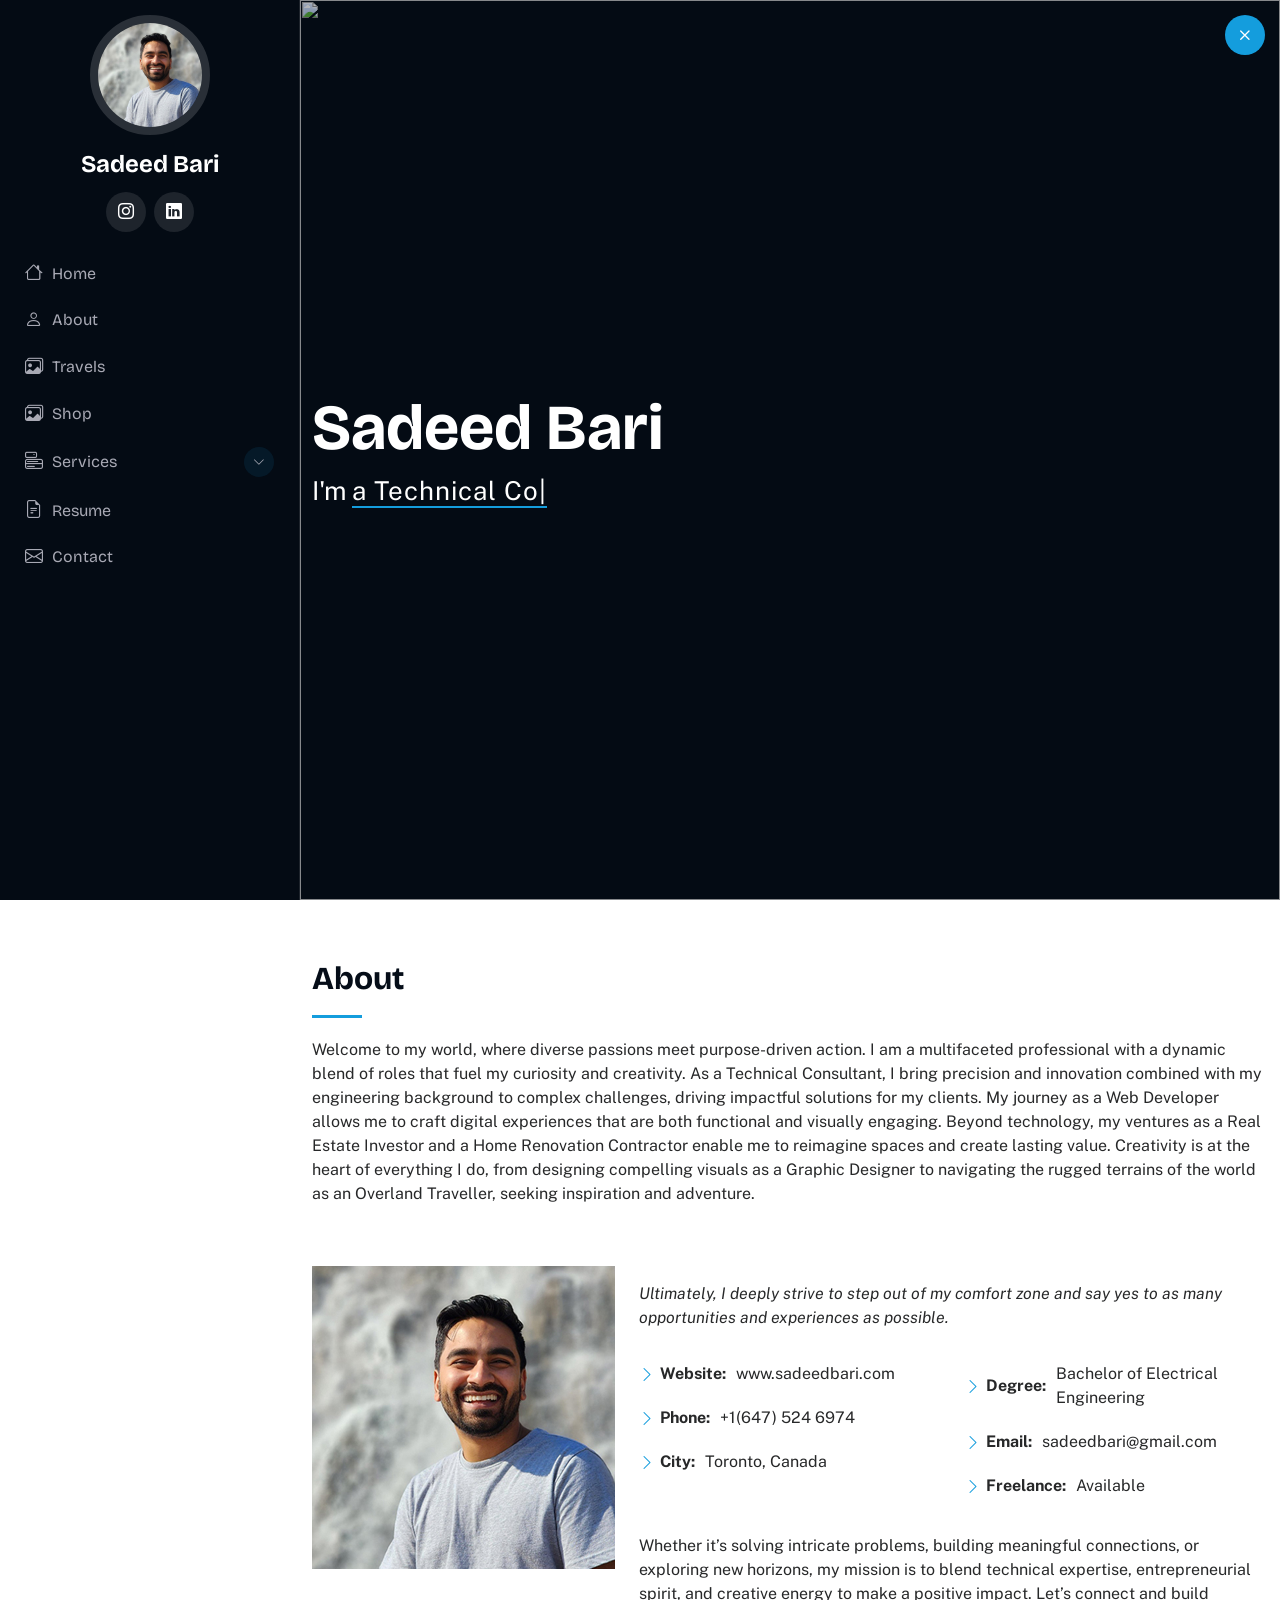
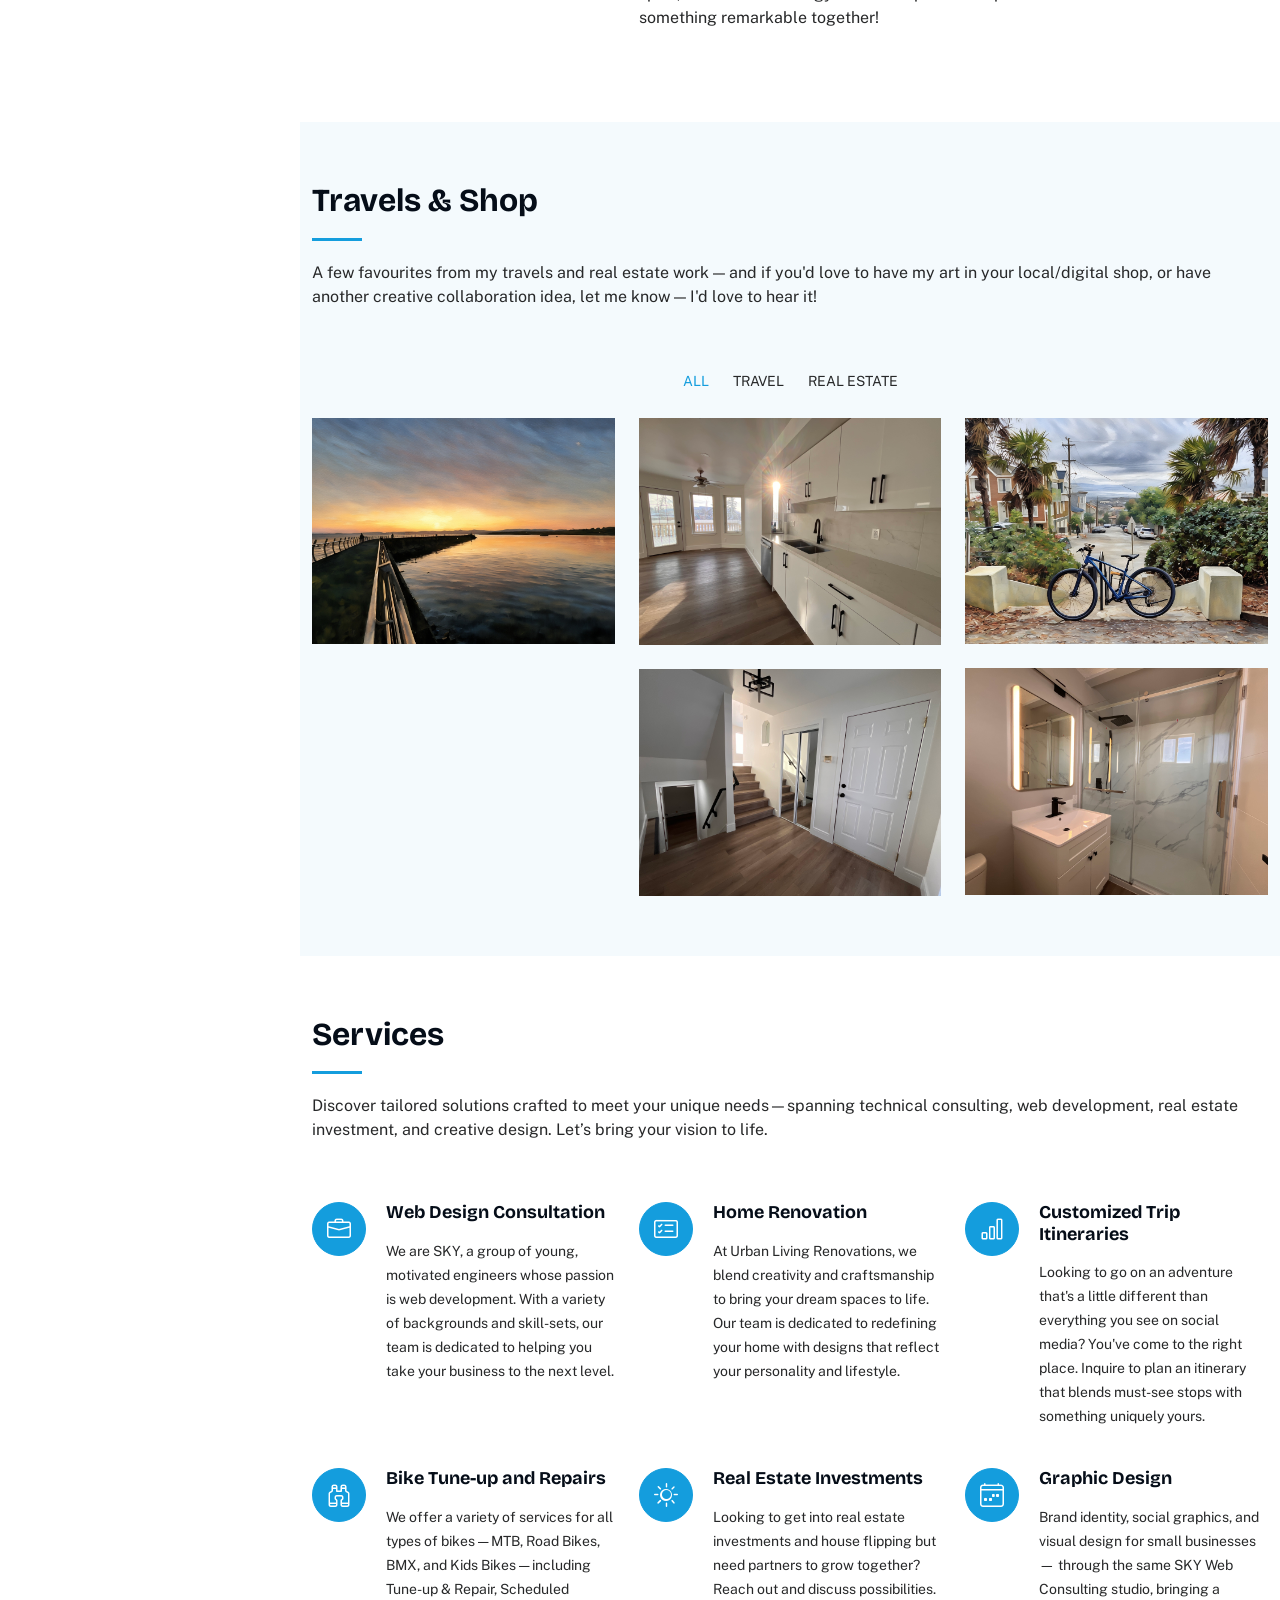
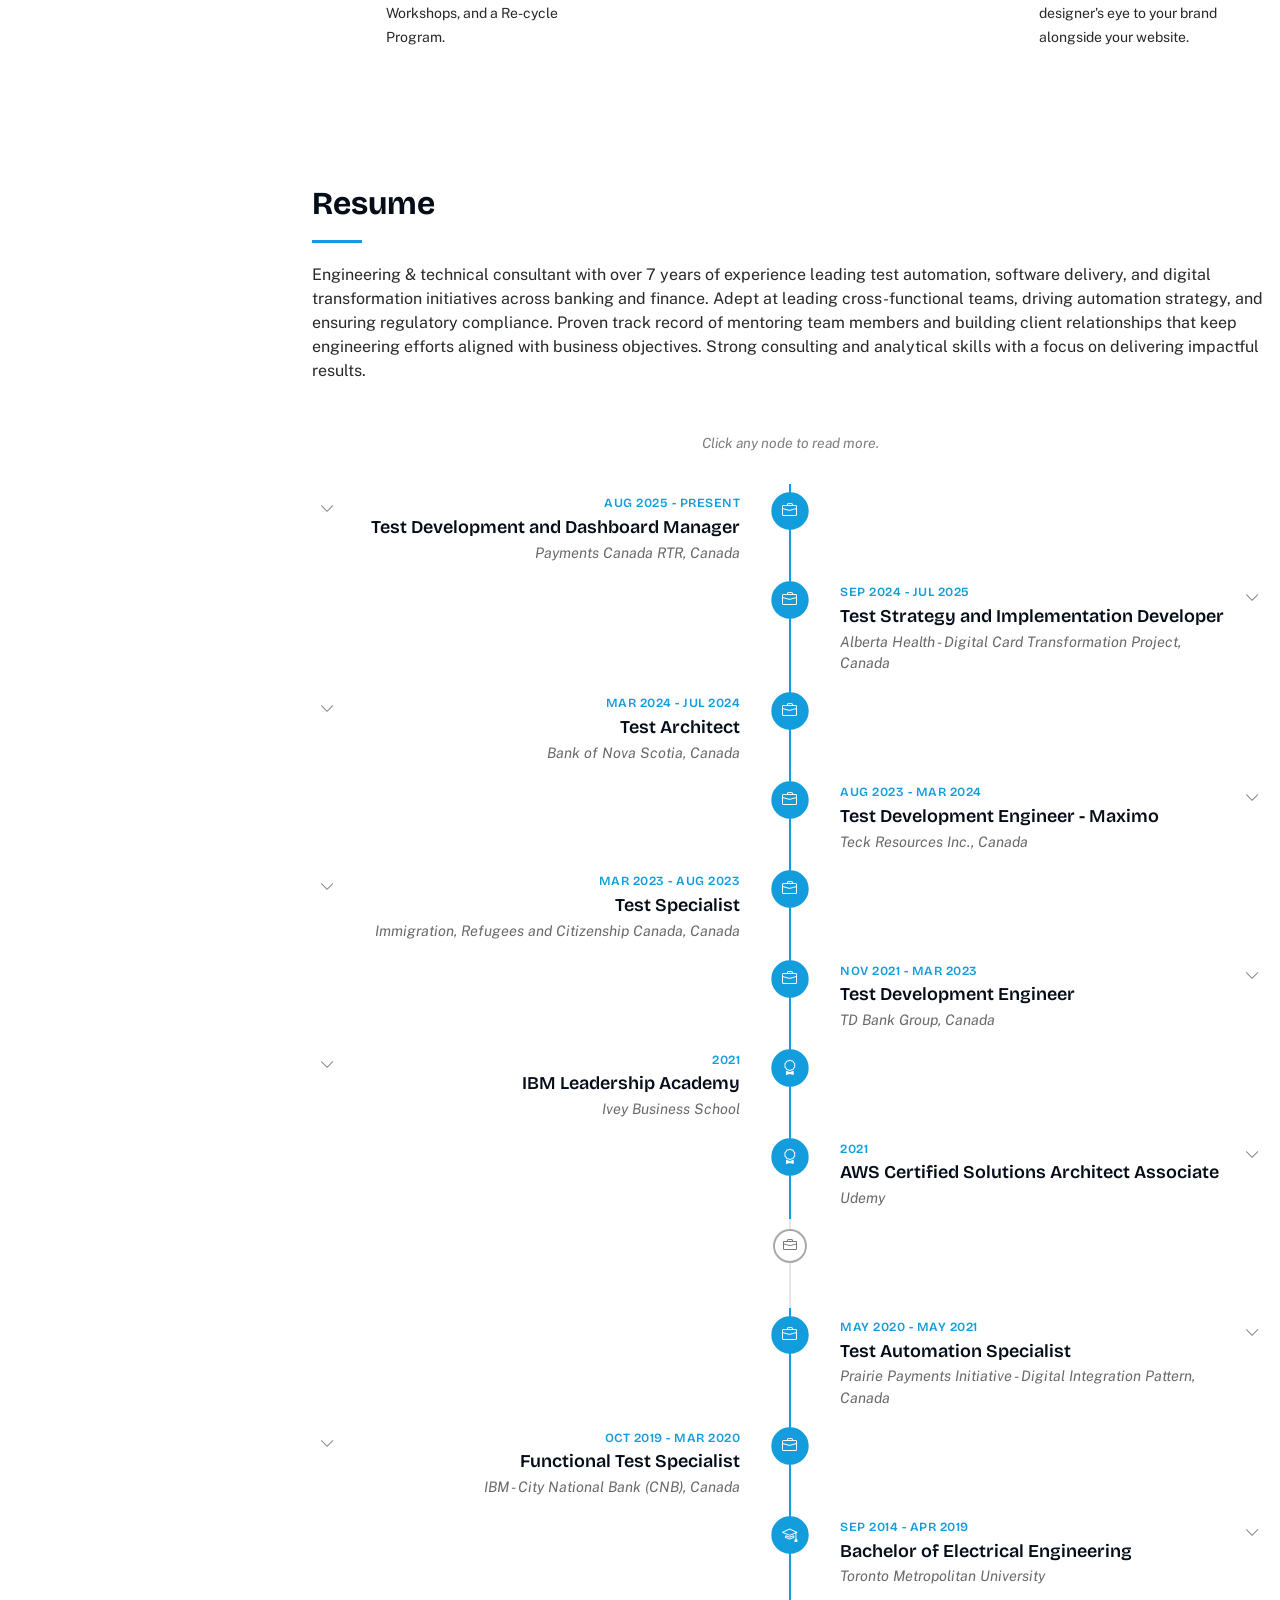
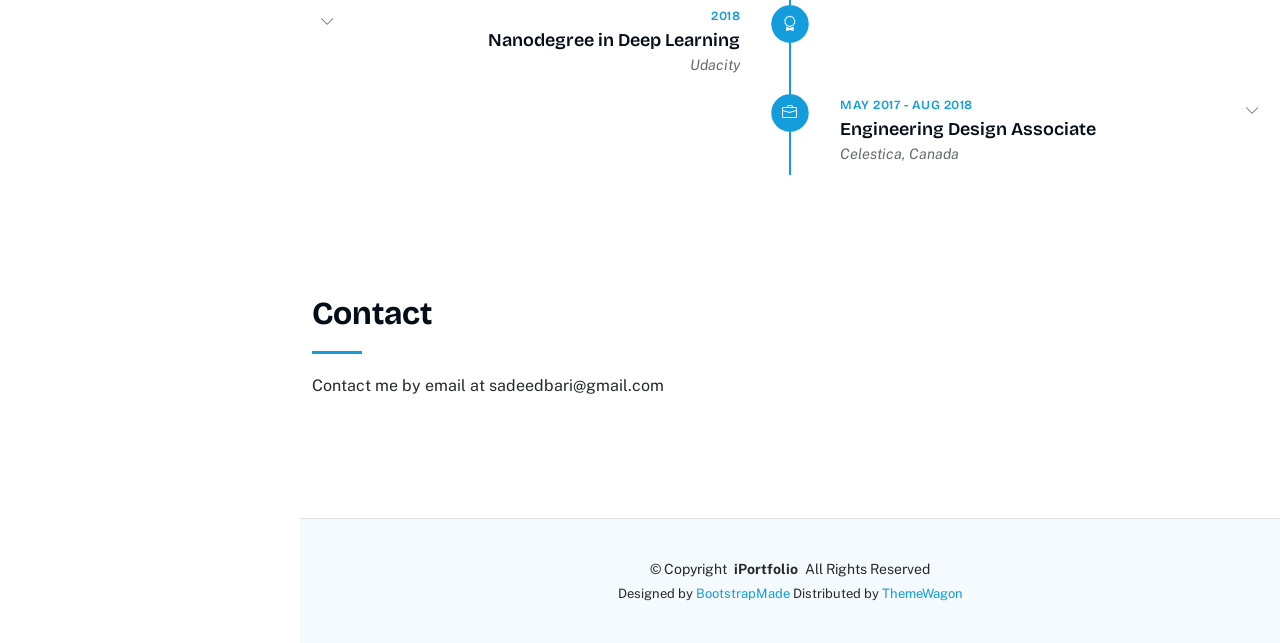
==== index.html @ bb9b57c5 "Rebuild resume timeline as a unified center-line, alternating layout - Merge Education and Certifica" ====
<!DOCTYPE html>
<html lang="en">

<head>
  <meta charset="utf-8">
  <meta content="width=device-width, initial-scale=1.0" name="viewport">
  <title>Sadeed Bari — Engineer, Consultant, Investor, Traveller</title>
  <meta content="Sadeed Bari — Toronto-based engineering &amp; QA consultant, real estate investor, and overland traveller. Explore my work, travels, and how to get in touch." name="description">
  <meta content="Sadeed Bari, Toronto, engineering consultant, QA consultant, real estate investor, overlanding, home renovation" name="keywords">

  <!-- Open Graph / Social sharing -->
  <meta property="og:type" content="website">
  <meta property="og:title" content="Sadeed Bari — Engineer, Consultant, Investor, Traveller">
  <meta property="og:description" content="Toronto-based engineering &amp; QA consultant, real estate investor, and overland traveller.">
  <meta property="og:url" content="https://www.sadeedbari.com">
  <meta property="og:image" content="https://www.sadeedbari.com/assets/img/hero-bg.JPG">

  <!-- Favicons -->
  <link href="assets/img/favicon.png" rel="icon">
  <link href="assets/img/apple-touch-icon.png" rel="apple-touch-icon">

  <!-- Fonts -->
  <link href="https://fonts.googleapis.com" rel="preconnect">
  <link href="https://fonts.gstatic.com" rel="preconnect" crossorigin>
  <link href="https://fonts.googleapis.com/css2?family=Bricolage+Grotesque:opsz,wght@12..96,400;12..96,500;12..96,600;12..96,700&family=Public+Sans:wght@400;500;600;700&display=swap" rel="stylesheet">

  <!-- Vendor CSS Files -->
  <link href="assets/vendor/bootstrap/css/bootstrap.min.css" rel="stylesheet">
  <link href="assets/vendor/bootstrap-icons/bootstrap-icons.css" rel="stylesheet">
  <link href="assets/vendor/aos/aos.css" rel="stylesheet">
  <link href="assets/vendor/glightbox/css/glightbox.min.css" rel="stylesheet">
  <link href="assets/vendor/swiper/swiper-bundle.min.css" rel="stylesheet">

  <!-- Main CSS File -->
  <link href="assets/css/main.css?v=20260922d" rel="stylesheet">

  <!-- =======================================================
  * Template Name: iPortfolio
  * Template URL: https://bootstrapmade.com/iportfolio-bootstrap-portfolio-websites-template/
  * Updated: Jun 29 2024 with Bootstrap v5.3.3
  * Author: BootstrapMade.com
  * License: https://bootstrapmade.com/license/
  ======================================================== -->
</head>

<body class="index-page">

  <header id="header" class="header dark-background d-flex flex-column">
    <i class="header-toggle bi bi-x" title="Hide menu"></i>

    <div class="profile-img">
      <img src="assets/img/my-profile-img.jpg" alt="" class="img-fluid rounded-circle">
    </div>

    <a href="index.html" class="logo d-flex align-items-center justify-content-center">
      <!-- Uncomment the line below if you also wish to use an image logo -->
      <!-- <img src="assets/img/logo.png" alt=""> -->
      <h1 class="sitename">Sadeed Bari</h1>
    </a>

    <div class="social-links text-center">
      <a href="https://www.instagram.com/sadeedbari" class="instagram"><i class="bi bi-instagram"></i></a>
      <a href="https://www.linkedin.com/in/sadeedbari/" class="linkedin"><i class="bi bi-linkedin"></i></a>
    </div>

    <nav id="navmenu" class="navmenu">
      <ul>
        <li><a href="index.html" class="active"><i class="bi bi-house navicon"></i>Home</a></li>
        <li><a href="index.html#about"><i class="bi bi-person navicon"></i> About</a></li>
		<li><a href="index.html#travels"><i class="bi bi-images navicon"></i> Travels</a></li>
        <li><a href="index.html#shop"><i class="bi bi-images navicon"></i> Shop</a></li>
        <!--<li><a href="#services"><i class="bi bi-hdd-stack navicon"></i> Services</a></li> -->
		<li class="dropdown"><a href="index.html#services"><i class="bi bi-menu-button navicon"></i> <span>Services</span> <i class="bi bi-chevron-down toggle-dropdown"></i></a>
          <ul>
            <li><a href="https://skywebconsulting.wixsite.com/my-site">Web Design Consultation</a></li>
			<li><a href="https://urbanlivingrenovations.ca/">Home Renovation</a></li>
			<li><a href="index.html#services">Customized Trip Itineraries</a></li>
			<li><a href="https://www.onlywrenchcycling.ca/">Bike Tune-up &amp; Repairs</a></li>
			<li><a href="realestate.html">Real Estate Investments</a></li>
			<li><a href="https://skywebconsulting.wixsite.com/my-site">Graphic Design</a></li>
			<li><a href="rentnest.html">Rent Nest</a></li>
            <!--<li class="dropdown"><a href="#"><span>Deep Dropdown</span> <i class="bi bi-chevron-down toggle-dropdown"></i></a>
              <ul>
                <li><a href="#">Deep Dropdown 1</a></li>
                <li><a href="#">Deep Dropdown 2</a></li>
                <li><a href="#">Deep Dropdown 3</a></li>
                <li><a href="#">Deep Dropdown 4</a></li>
                <li><a href="#">Deep Dropdown 5</a></li>
              </ul>
            </li> -->
          </ul>
        </li>
		<li><a href="#resume"><i class="bi bi-file-earmark-text navicon"></i> Resume</a></li>
        <li><a href="#contact"><i class="bi bi-envelope navicon"></i> Contact</a></li>
      </ul>
    </nav>

  </header>

  <main class="main">

    <!-- Hero Section -->
    <section id="hero" class="hero section dark-background"> 

      <img src="assets/img/hero-bg.JPG" alt="" data-aos="fade-in" class="">

      <div class="container" data-aos="fade-up" data-aos-delay="100">
        <h2>Sadeed Bari</h2>
        <p>I'm <span class="typed" data-typed-items="a Technical Consultant, a Web Developer, a Real Estate Investor, a Renovation Contractor, a Graphic Designer, an Overland Traveller">Designer</span><span class="typed-cursor typed-cursor--blink" aria-hidden="true"></span><span class="typed-cursor typed-cursor--blink" aria-hidden="true"></span></p>
      </div>

    </section><!-- /Hero Section -->

    <!-- About Section -->
    <section id="about" class="about section">

      <!-- Section Title -->
      <div class="container section-title" data-aos="fade-up">
        <h2>About</h2>
        <p>Welcome to my world, where diverse passions meet purpose-driven action. I am a multifaceted professional with a dynamic blend of roles that fuel 
		my curiosity and creativity.
As a Technical Consultant, I bring precision and innovation combined with my engineering background to complex challenges, driving impactful solutions for my 
clients. My journey as a Web Developer allows me to craft digital experiences that are both functional and visually engaging. Beyond technology, my ventures 
as a Real Estate Investor and a Home Renovation Contractor enable me to reimagine spaces and create lasting value.
Creativity is at the heart of everything I do, from designing compelling visuals as a Graphic Designer to navigating the rugged terrains of the world as an 
Overland Traveller, seeking inspiration and adventure.
</p>
      </div><!-- End Section Title -->

      <div class="container" data-aos="fade-up" data-aos-delay="100">

        <div class="row gy-4 justify-content-center">
          <div class="col-lg-4">
            <img src="assets/img/my-profile-img.jpg" class="img-fluid" alt="">
          </div>
          <div class="col-lg-8 content">
            <!--<h2>UI/UX Designer &amp; Web Developer.</h2> -->
            <p class="fst-italic py-3">
              Ultimately, I deeply strive to step out of my comfort zone and say yes to as many opportunities and experiences as possible.
            </p>
            <div class="row">
              <div class="col-lg-6">
                <ul>
                  <!-- <li><i class="bi bi-chevron-right"></i> <strong>Birthday:</strong> <span>August 1995</span></li> -->
                  <li><i class="bi bi-chevron-right"></i> <strong>Website:</strong> <span>www.sadeedbari.com</span></li>
                  <li><i class="bi bi-chevron-right"></i> <strong>Phone:</strong> <span>+1(647) 524 6974</span></li>
                  <li><i class="bi bi-chevron-right"></i> <strong>City:</strong> <span>Toronto, Canada</span></li>
                </ul>
              </div>
              <div class="col-lg-6">
                <ul>
                  <!-- <li><i class="bi bi-chevron-right"></i> <strong>Age:</strong> <span>29</span></li> -->
                  <li><i class="bi bi-chevron-right"></i> <strong>Degree:</strong> <span>Bachelor of Electrical Engineering</span></li>
                  <li><i class="bi bi-chevron-right"></i> <strong>Email:</strong> <span>sadeedbari@gmail.com</span></li>
                  <li><i class="bi bi-chevron-right"></i> <strong>Freelance:</strong> <span>Available</span></li>
                </ul>
              </div>
            </div>
            <p class="py-3">
              Whether it’s solving intricate problems, building meaningful connections, or exploring new horizons, my mission is to blend technical expertise, entrepreneurial spirit, and creative energy to make a positive impact. Let’s connect and build something remarkable together!
            </p>
          </div>
        </div>

      </div>

    </section><!-- /About Section -->

<!-- ---------------------------------------------------------------------------------------------------------- -->
    <!-- Stats Section -->
    <!-- 
	<section id="stats" class="stats section">

      <div class="container" data-aos="fade-up" data-aos-delay="100">

        <div class="row gy-4">

          <div class="col-lg-3 col-md-6">
            <div class="stats-item">
              <i class="bi bi-emoji-smile"></i>
              <span data-purecounter-start="0" data-purecounter-end="232" data-purecounter-duration="1" class="purecounter"></span>
              <p><strong>Happy Clients</strong> <span>consequuntur quae</span></p>
            </div>
          </div><!-- End Stats Item -->	

		  
	<!--
          <div class="col-lg-3 col-md-6">
            <div class="stats-item">
              <i class="bi bi-journal-richtext"></i>
              <span data-purecounter-start="0" data-purecounter-end="521" data-purecounter-duration="1" class="purecounter"></span>
              <p><strong>Projects</strong> <span>adipisci atque cum quia aut</span></p>
            </div>
          </div><!-- End Stats Item -->
	<!--
          <div class="col-lg-3 col-md-6">
            <div class="stats-item">
              <i class="bi bi-headset"></i>
              <span data-purecounter-start="0" data-purecounter-end="1453" data-purecounter-duration="1" class="purecounter"></span>
              <p><strong>Hours Of Support</strong> <span>aut commodi quaerat</span></p>
            </div>
          </div><!-- End Stats Item -->
	<!--
          <div class="col-lg-3 col-md-6">
            <div class="stats-item">
              <i class="bi bi-people"></i>
              <span data-purecounter-start="0" data-purecounter-end="32" data-purecounter-duration="1" class="purecounter"></span>
              <p><strong>Hard Workers</strong> <span>rerum asperiores dolor</span></p>
            </div>
          </div><!-- End Stats Item -->
	<!--
        </div>

      </div>

    </section><!-- /Stats Section -->

    <!-- Skills Section -->
	<!-- --
    <section id="skills" class="skills section light-background">

      <!-- Section Title -->
	<!-- --
      <div class="container section-title" data-aos="fade-up">
        <h2>Skills</h2>
        <p>Necessitatibus eius consequatur ex aliquid fuga eum quidem sint consectetur velit</p>
      </div><!-- End Section Title -->
	<!-- --
      <div class="container" data-aos="fade-up" data-aos-delay="100">

        <div class="row skills-content skills-animation">

          <div class="col-lg-6">

            <div class="progress">
              <span class="skill"><span>HTML</span> <i class="val">100%</i></span>
              <div class="progress-bar-wrap">
                <div class="progress-bar" role="progressbar" aria-valuenow="100" aria-valuemin="0" aria-valuemax="100"></div>
              </div>
            </div><!-- End Skills Item -->
	<!-- --
            <div class="progress">
              <span class="skill"><span>CSS</span> <i class="val">90%</i></span>
              <div class="progress-bar-wrap">
                <div class="progress-bar" role="progressbar" aria-valuenow="90" aria-valuemin="0" aria-valuemax="100"></div>
              </div>
            </div><!-- End Skills Item -->
	<!-- --
            <div class="progress">
              <span class="skill"><span>JavaScript</span> <i class="val">75%</i></span>
              <div class="progress-bar-wrap">
                <div class="progress-bar" role="progressbar" aria-valuenow="75" aria-valuemin="0" aria-valuemax="100"></div>
              </div>
            </div><!-- End Skills Item -->
	<!-- --
          </div>

          <div class="col-lg-6">

            <div class="progress">
              <span class="skill"><span>PHP</span> <i class="val">80%</i></span>
              <div class="progress-bar-wrap">
                <div class="progress-bar" role="progressbar" aria-valuenow="80" aria-valuemin="0" aria-valuemax="100"></div>
              </div>
            </div><!-- End Skills Item -->
	<!-- --
            <div class="progress">
              <span class="skill"><span>WordPress/CMS</span> <i class="val">90%</i></span>
              <div class="progress-bar-wrap">
                <div class="progress-bar" role="progressbar" aria-valuenow="90" aria-valuemin="0" aria-valuemax="100"></div>
              </div>
            </div><!-- End Skills Item -->
	<!-- --
            <div class="progress">
              <span class="skill"><span>Photoshop</span> <i class="val">55%</i></span>
              <div class="progress-bar-wrap">
                <div class="progress-bar" role="progressbar" aria-valuenow="55" aria-valuemin="0" aria-valuemax="100"></div>
              </div>
            </div><!-- End Skills Item -->
	<!-- --
          </div>

        </div>

      </div>

    </section><!-- /Skills Section -->

    <!-- Travels + Shop Section -->
    <section id="travels" class="portfolio section light-background">

      <!-- Section Title -->
      <div class="container section-title" data-aos="fade-up">
        <h2>Travels &amp; Shop</h2>
        <p>A few favourites from my travels and real estate work — and if you'd love to have my art in your local/digital shop, or have another creative collaboration idea, let me know — I'd love to hear it!</p>
      </div><!-- End Section Title -->

      <div id="shop"></div>

      <div class="container">

        <div class="isotope-layout" data-default-filter="*" data-layout="masonry" data-sort="original-order">

          <ul class="portfolio-filters isotope-filters" data-aos="fade-up" data-aos-delay="100">
            <li data-filter="*" class="filter-active">All</li>
            <li data-filter=".filter-app">Travel</li>
            <li data-filter=".filter-product">Real Estate</li>
          </ul><!-- End Portfolio Filters -->

          <div class="row gy-4 isotope-container" data-aos="fade-up" data-aos-delay="200">

            <div class="col-lg-4 col-md-6 portfolio-item isotope-item filter-app">
              <div class="portfolio-content h-100">
                <img src="assets/img/portfolio/travel-1.png" class="img-fluid" alt="">
                <div class="portfolio-info">
                  <h4>Vancouver Island, BC</h4>
                  <p>Overlanding</p>
                  <a href="assets/img/portfolio/travel-1.png" title="Vancouver Island, BC" data-gallery="portfolio-gallery-app" class="glightbox preview-link"><i class="bi bi-zoom-in"></i></a>
                </div>
              </div>
            </div><!-- End Portfolio Item -->

            <div class="col-lg-4 col-md-6 portfolio-item isotope-item filter-product">
              <div class="portfolio-content h-100">
                <img src="assets/img/portfolio/product-1.jpg" class="img-fluid" alt="">
                <div class="portfolio-info">
                  <h4>House Flip</h4>
                  <p>Real Estate Investment</p>
                  <a href="assets/img/portfolio/product-1.jpg" title="House Flip" data-gallery="portfolio-gallery-product" class="glightbox preview-link"><i class="bi bi-zoom-in"></i></a>
                </div>
              </div>
            </div><!-- End Portfolio Item -->

            <div class="col-lg-4 col-md-6 portfolio-item isotope-item filter-app">
              <div class="portfolio-content h-100">
                <img src="assets/img/portfolio/travel-2.png" class="img-fluid" alt="">
                <div class="portfolio-info">
                  <h4>Holly Park, San Francisco</h4>
                  <p>Bike Ride</p>
                  <a href="assets/img/portfolio/travel-2.png" title="Bike ride to Holly Park, San Francisco" data-gallery="portfolio-gallery-app" class="glightbox preview-link"><i class="bi bi-zoom-in"></i></a>
                </div>
              </div>
            </div><!-- End Portfolio Item -->

            <div class="col-lg-4 col-md-6 portfolio-item isotope-item filter-product">
              <div class="portfolio-content h-100">
                <img src="assets/img/portfolio/product-2.jpg" class="img-fluid" alt="">
                <div class="portfolio-info">
                  <h4>Home Renovation</h4>
                  <p>Real Estate Investment</p>
                  <a href="assets/img/portfolio/product-2.jpg" title="Home Renovation" data-gallery="portfolio-gallery-product" class="glightbox preview-link"><i class="bi bi-zoom-in"></i></a>
                </div>
              </div>
            </div><!-- End Portfolio Item -->

            <div class="col-lg-4 col-md-6 portfolio-item isotope-item filter-app">
              <div class="portfolio-content h-100">
                <img src="assets/img/portfolio/travel-3.jpg" class="img-fluid" alt="">
                <div class="portfolio-info">
                  <h4>Palm Oasis</h4>
                  <p>Overlanding</p>
                  <a href="assets/img/portfolio/travel-3.jpg" title="Palm oasis, overland route" data-gallery="portfolio-gallery-app" class="glightbox preview-link"><i class="bi bi-zoom-in"></i></a>
                </div>
              </div>
            </div><!-- End Portfolio Item -->

            <div class="col-lg-4 col-md-6 portfolio-item isotope-item filter-product">
              <div class="portfolio-content h-100">
                <img src="assets/img/portfolio/product-3.jpg" class="img-fluid" alt="">
                <div class="portfolio-info">
                  <h4>House Flipping</h4>
                  <p>Real Estate Investment</p>
                  <a href="assets/img/portfolio/product-3.jpg" title="House Flipping" data-gallery="portfolio-gallery-product" class="glightbox preview-link"><i class="bi bi-zoom-in"></i></a>
                </div>
              </div>
            </div><!-- End Portfolio Item -->

          </div><!-- End Portfolio Container -->

        </div>

      </div>

    </section><!-- /Portfolio Section -->
	

    <!-- Services Section -->
    <section id="services" class="services section">

      <!-- Section Title -->
      <div class="container section-title" data-aos="fade-up">
        <h2>Services</h2>
        <p>Discover tailored solutions crafted to meet your unique needs—spanning technical consulting, web development, real estate investment, and creative design. Let’s bring your vision to life.</p>
      </div><!-- End Section Title -->

      <div class="container">

        <div class="row gy-4">

          <div class="col-lg-4 col-md-6 service-item d-flex" data-aos="fade-up" data-aos-delay="100">
            <div class="icon flex-shrink-0"><i class="bi bi-briefcase"></i></div>
            <div>
              <h4 class="title"><a href="https://skywebconsulting.wixsite.com/my-site" class="stretched-link">Web Design Consultation</a></h4>
              <p class="description">We are SKY, a group of young, motivated engineers whose passion is web development. With a variety of backgrounds and skill-sets, our team is dedicated to helping you take your business to the next level.</p>
            </div>
          </div>
          <!-- End Service Item -->

          <div class="col-lg-4 col-md-6 service-item d-flex" data-aos="fade-up" data-aos-delay="200">
            <div class="icon flex-shrink-0"><i class="bi bi-card-checklist"></i></div>
            <div>
              <h4 class="title"><a href="https://urbanlivingrenovations.ca/index.html" class="stretched-link">Home Renovation</a></h4>
              <p class="description">At Urban Living Renovations, we blend creativity and craftsmanship to bring your dream spaces to life. Our team is dedicated to redefining your home with designs that reflect your personality and lifestyle.</p>
            </div>
          </div><!-- End Service Item -->

          <div class="col-lg-4 col-md-6 service-item d-flex" data-aos="fade-up" data-aos-delay="300">
            <div class="icon flex-shrink-0"><i class="bi bi-bar-chart"></i></div>
            <div>
              <h4 class="title"><a href="index.html#services" class="stretched-link">Customized Trip Itineraries</a></h4>
              <p class="description">Looking to go on an adventure that's a little different than everything you see on social media? You've come to the right place. Inquire to plan an itinerary that blends must-see stops with something uniquely yours.</p>
            </div>
          </div><!-- End Service Item -->

          <div class="col-lg-4 col-md-6 service-item d-flex" data-aos="fade-up" data-aos-delay="400">
            <div class="icon flex-shrink-0"><i class="bi bi-binoculars"></i></div>
            <div>
              <h4 class="title"><a href="https://www.onlywrenchcycling.ca/" class="stretched-link">Bike Tune-up and Repairs</a></h4>
              <p class="description">We offer a variety of services for all types of bikes — MTB, Road Bikes, BMX, and Kids Bikes — including Tune-up &amp; Repair, Scheduled Workshops, and a Re-cycle Program.</p>
            </div>
          </div><!-- End Service Item -->

          <div class="col-lg-4 col-md-6 service-item d-flex" data-aos="fade-up" data-aos-delay="500">
            <div class="icon flex-shrink-0"><i class="bi bi-brightness-high"></i></div>
            <div>
              <h4 class="title"><a href="realestate.html" class="stretched-link">Real Estate Investments</a></h4>
              <p class="description">Looking to get into real estate investments and house flipping but need partners to grow together? Reach out and discuss possibilities.</p>
            </div>
          </div><!-- End Service Item -->

          <div class="col-lg-4 col-md-6 service-item d-flex" data-aos="fade-up" data-aos-delay="600">
            <div class="icon flex-shrink-0"><i class="bi bi-calendar4-week"></i></div>
            <div>
              <h4 class="title"><a href="https://skywebconsulting.wixsite.com/my-site" class="stretched-link">Graphic Design</a></h4>
              <p class="description">Brand identity, social graphics, and visual design for small businesses — through the same SKY Web Consulting studio, bringing a designer's eye to your brand alongside your website.</p>
            </div>
          </div><!-- End Service Item -->

        </div>

      </div>

    </section><!-- /Services Section -->

    <!-- Resume Section -->
    <section id="resume" class="resume section">

      <!-- Section Title -->
      <div class="container section-title" data-aos="fade-up">
        <h2>Resume</h2>
        <p>Engineering &amp; technical consultant with over 7 years of experience leading test automation, software delivery, and digital transformation
		initiatives across banking and finance. Adept at leading cross-functional teams, driving automation strategy, and ensuring regulatory compliance.
		Proven track record of mentoring team members and building client relationships that keep engineering efforts aligned with business objectives.
		Strong consulting and analytical skills with a focus on delivering impactful results.</p>
      </div><!-- End Section Title -->

      <div class="container" data-aos="fade-up" data-aos-delay="100">
        <p class="timeline-hint">Click any node to read more.</p>

        <div class="experience-timeline" id="experience-timeline">

          <div class="timeline-item timeline-left" data-type="work">
            <div class="timeline-side timeline-side-left">
            <div class="timeline-card">
              <div class="timeline-node" role="button" tabindex="0" aria-expanded="false">
                <div class="timeline-node-text">
                  <span class="timeline-date">Aug 2025 - Present</span>
                  <h4>Test Development and Dashboard Manager</h4>
                  <p class="timeline-company">Payments Canada RTR, Canada</p>
                </div>
                <i class="bi bi-chevron-down timeline-chevron"></i>
              </div>
              <div class="timeline-details">
                <div class="timeline-details-inner">
                  <ul>
                  <li>Created test scenarios and test cases covering real-time payment processing flows, recovery handling, disaster recovery failover, and cross-data-center resiliency for a national real-time payments program.</li>
                  <li>Owned end-to-end test planning, scheduling, and cycle management across multiple testing cycles and platform-change re-runs.</li>
                  <li>Managed a testing team executing over 250 test cases, achieving a 98%+ pass rate across all testing cycles.</li>
                  <li>Led daily defect triage meetings, tracking and driving resolution of issues found during testing.</li>
                  <li>Wrote summary reports after each testing cycle documenting results, defect status, and key metrics for stakeholders.</li>
                  <li>Served as primary point of contact between the testing team and client stakeholders, communicating progress, risks, and blockers.</li>
                  <li>Presented testing results and outstanding defects to stakeholders to support release readiness and go/no-go decisions.</li>
                  </ul>
                </div>
              </div>
            </div>
          </div>
            <div class="timeline-rail">
              <span class="timeline-dot"><i class="bi bi-briefcase"></i></span>
            </div>
            <div class="timeline-side timeline-side-right"></div>
          </div><!-- End Timeline Item -->

          <div class="timeline-item timeline-right" data-type="work">
            <div class="timeline-side timeline-side-left"></div>
            <div class="timeline-rail">
              <span class="timeline-dot"><i class="bi bi-briefcase"></i></span>
            </div>
            <div class="timeline-side timeline-side-right">
            <div class="timeline-card">
              <div class="timeline-node" role="button" tabindex="0" aria-expanded="false">
                <div class="timeline-node-text">
                  <span class="timeline-date">Sep 2024 - Jul 2025</span>
                  <h4>Test Strategy and Implementation Developer</h4>
                  <p class="timeline-company">Alberta Health - Digital Card Transformation Project, Canada</p>
                </div>
                <i class="bi bi-chevron-down timeline-chevron"></i>
              </div>
              <div class="timeline-details">
                <div class="timeline-details-inner">
                  <ul>
                  <li>Developed and implemented test strategies for backend APIs, database transformations, and system integration.</li>
                  <li>Created test cases from solution design documentation and presented them to stakeholders to ensure comprehensive coverage and quality.</li>
                  <li>Executed test cases using SoapUI and supported database testing for data migration from legacy to modern systems.</li>
                  <li>Used SQL and DBeaver to automate queries within the Alberta Health Data Warehouse, validating data against design documentation and requirements.</li>
                  <li>Created test data for required scenarios, including negative scenarios and edge cases.</li>
                  <li>Collaborated with cross-functional teams to ensure accurate testing and seamless integration of new system components.</li>
                  </ul>
                </div>
              </div>
            </div>
          </div>
          </div><!-- End Timeline Item -->

          <div class="timeline-item timeline-left" data-type="work">
            <div class="timeline-side timeline-side-left">
            <div class="timeline-card">
              <div class="timeline-node" role="button" tabindex="0" aria-expanded="false">
                <div class="timeline-node-text">
                  <span class="timeline-date">Mar 2024 - Jul 2024</span>
                  <h4>Test Architect</h4>
                  <p class="timeline-company">Bank of Nova Scotia, Canada</p>
                </div>
                <i class="bi bi-chevron-down timeline-chevron"></i>
              </div>
              <div class="timeline-details">
                <div class="timeline-details-inner">
                  <ul>
                  <li>Designed and implemented a comprehensive test automation strategy in collaboration with project leads.</li>
                  <li>Supported development of a UI-based automation framework, automating a process with no existing industry-standard tooling.</li>
                  <li>Managed and supported a team of four onshore and offshore resources, ensuring effective communication and successful execution of testing activities.</li>
                  <li>Presented test automation solutions to IBM and external stakeholders, gathering feedback to enhance processes and ensure thorough test coverage.</li>
                  </ul>
                </div>
              </div>
            </div>
          </div>
            <div class="timeline-rail">
              <span class="timeline-dot"><i class="bi bi-briefcase"></i></span>
            </div>
            <div class="timeline-side timeline-side-right"></div>
          </div><!-- End Timeline Item -->

          <div class="timeline-item timeline-right" data-type="work">
            <div class="timeline-side timeline-side-left"></div>
            <div class="timeline-rail">
              <span class="timeline-dot"><i class="bi bi-briefcase"></i></span>
            </div>
            <div class="timeline-side timeline-side-right">
            <div class="timeline-card">
              <div class="timeline-node" role="button" tabindex="0" aria-expanded="false">
                <div class="timeline-node-text">
                  <span class="timeline-date">Aug 2023 - Mar 2024</span>
                  <h4>Test Development Engineer - Maximo</h4>
                  <p class="timeline-company">Teck Resources Inc., Canada</p>
                </div>
                <i class="bi bi-chevron-down timeline-chevron"></i>
              </div>
              <div class="timeline-details">
                <div class="timeline-details-inner">
                  <ul>
                  <li>Led Maximo implementation testing efforts, including reviewing design documentation and creating test flows for built-in and custom applications.</li>
                  <li>Conducted functional testing for Maximo applications, covering end-user use cases, security, and role-based content management.</li>
                  <li>Organized and facilitated defect triage calls, supported test team management, and tracked progress and reporting for stakeholders.</li>
                  <li>Compiled release statistics for internal and client-facing reports, ensuring clear communication of project status and outcomes.</li>
                  <li>Presented new features to client teams, addressed questions, and resolved scenarios identified during pre-production evaluations.</li>
                  </ul>
                </div>
              </div>
            </div>
          </div>
          </div><!-- End Timeline Item -->

          <div class="timeline-item timeline-left" data-type="work">
            <div class="timeline-side timeline-side-left">
            <div class="timeline-card">
              <div class="timeline-node" role="button" tabindex="0" aria-expanded="false">
                <div class="timeline-node-text">
                  <span class="timeline-date">Mar 2023 - Aug 2023</span>
                  <h4>Test Specialist</h4>
                  <p class="timeline-company">Immigration, Refugees and Citizenship Canada, Canada</p>
                </div>
                <i class="bi bi-chevron-down timeline-chevron"></i>
              </div>
              <div class="timeline-details">
                <div class="timeline-details-inner">
                  <ul>
                  <li>Analyzed 19 user stories covering features and integration services to define API and functionality requirements.</li>
                  <li>Developed test cases, created test automation scripts, and executed tests based on detailed requirements.</li>
                  <li>Collaborated iteratively with developers to identify and resolve defects within project timelines, ensuring quality deliverables.</li>
                  <li>Used AWS CodeCommit, DynamoDB, Cognito, and CloudWatch for deployments, test data creation, verification, and log analysis.</li>
                  <li>Managed projects and test cases using Jira and Azure DevOps; set up and executed API tests using Postman.</li>
                  </ul>
                </div>
              </div>
            </div>
          </div>
            <div class="timeline-rail">
              <span class="timeline-dot"><i class="bi bi-briefcase"></i></span>
            </div>
            <div class="timeline-side timeline-side-right"></div>
          </div><!-- End Timeline Item -->

          <div class="timeline-item timeline-right" data-type="work">
            <div class="timeline-side timeline-side-left"></div>
            <div class="timeline-rail">
              <span class="timeline-dot"><i class="bi bi-briefcase"></i></span>
            </div>
            <div class="timeline-side timeline-side-right">
            <div class="timeline-card">
              <div class="timeline-node" role="button" tabindex="0" aria-expanded="false">
                <div class="timeline-node-text">
                  <span class="timeline-date">Nov 2021 - Mar 2023</span>
                  <h4>Test Development Engineer</h4>
                  <p class="timeline-company">TD Bank Group, Canada</p>
                </div>
                <i class="bi bi-chevron-down timeline-chevron"></i>
              </div>
              <div class="timeline-details">
                <div class="timeline-details-inner">
                  <ul>
                  <li>Worked on the Reporting and Dashboard component of a larger project, generating custom reports and ensuring data accuracy across reports and dashboards.</li>
                  <li>Analyzed user stories with business system analysts, developers, and test teams to define and develop an effective test strategy.</li>
                  <li>Designed system flow models using Ignite modeling tools, supporting test scenario development for onshore and offshore testing teams.</li>
                  <li>Managed cross-functional resources to ensure successful test execution aligned with defined scenarios and project objectives.</li>
                  <li>Created detailed flow diagrams and simulation/virtualization data request documentation to support testing and system validation.</li>
                  <li>Presented test scenarios and design flow documentation to internal and client teams, addressing questions and modifications.</li>
                  </ul>
                </div>
              </div>
            </div>
          </div>
          </div><!-- End Timeline Item -->

          <div class="timeline-item timeline-left" data-type="cert">
            <div class="timeline-side timeline-side-left">
            <div class="timeline-card">
              <div class="timeline-node" role="button" tabindex="0" aria-expanded="false">
                <div class="timeline-node-text">
                  <span class="timeline-date">2021</span>
                  <h4>IBM Leadership Academy</h4>
                  <p class="timeline-company">Ivey Business School</p>
                </div>
                <i class="bi bi-chevron-down timeline-chevron"></i>
              </div>
              <div class="timeline-details">
                <div class="timeline-details-inner">
                  <ul>
                  <li>Completed IBM Consulting’s internal leadership development program, delivered in partnership with Ivey Business School, focused on people leadership, strategic thinking, and client relationship skills.</li>
                  </ul>
                </div>
              </div>
            </div>
          </div>
            <div class="timeline-rail">
              <span class="timeline-dot"><i class="bi bi-award"></i></span>
            </div>
            <div class="timeline-side timeline-side-right"></div>
          </div><!-- End Timeline Item -->

          <div class="timeline-item timeline-right" data-type="cert">
            <div class="timeline-side timeline-side-left"></div>
            <div class="timeline-rail">
              <span class="timeline-dot"><i class="bi bi-award"></i></span>
            </div>
            <div class="timeline-side timeline-side-right">
            <div class="timeline-card">
              <div class="timeline-node" role="button" tabindex="0" aria-expanded="false">
                <div class="timeline-node-text">
                  <span class="timeline-date">2021</span>
                  <h4>AWS Certified Solutions Architect Associate</h4>
                  <p class="timeline-company">Udemy</p>
                </div>
                <i class="bi bi-chevron-down timeline-chevron"></i>
              </div>
              <div class="timeline-details">
                <div class="timeline-details-inner">
                  <ul>
                  <li>Certification covering AWS core services and cloud architecture best practices, including EC2, S3, VPC, IAM, and designing resilient, cost-effective systems on AWS.</li>
                  </ul>
                </div>
              </div>
            </div>
          </div>
          </div><!-- End Timeline Item -->

          <div class="timeline-item timeline-left" data-type="work">
            <div class="timeline-side timeline-side-left">
            <div class="timeline-card">
              <div class="timeline-node" role="button" tabindex="0" aria-expanded="false">
                <div class="timeline-node-text">
                  <span class="timeline-date">May 2021 - Nov 2021</span>
                  <h4>Automation Engineer</h4>
                  <p class="timeline-company">The Northern Trust Company, Canada</p>
                </div>
                <i class="bi bi-chevron-down timeline-chevron"></i>
              </div>
              <div class="timeline-details">
                <div class="timeline-details-inner">
                  <ul>
                  <li>Worked on a complex trading application as part of the Automation team.</li>
                  <li>Designed data mapping infrastructure using Java, the Maven framework, and Microsoft Excel.</li>
                  <li>Developed custom Python scripts to address time-consuming complexities, reducing conditional scenario processing time from hours to seconds.</li>
                  <li>Troubleshot issues for the testing team, identifying and addressing root causes.</li>
                  <li>Used Jira for task management while working on a team transitioning to an agile approach.</li>
                  </ul>
                </div>
              </div>
            </div>
          </div>
            <div class="timeline-rail">
              <span class="timeline-dot"><i class="bi bi-briefcase"></i></span>
            </div>
            <div class="timeline-side timeline-side-right"></div>
          </div><!-- End Timeline Item -->

          <div class="timeline-item timeline-right" data-type="work">
            <div class="timeline-side timeline-side-left"></div>
            <div class="timeline-rail">
              <span class="timeline-dot"><i class="bi bi-briefcase"></i></span>
            </div>
            <div class="timeline-side timeline-side-right">
            <div class="timeline-card">
              <div class="timeline-node" role="button" tabindex="0" aria-expanded="false">
                <div class="timeline-node-text">
                  <span class="timeline-date">May 2020 - May 2021</span>
                  <h4>Test Automation Specialist</h4>
                  <p class="timeline-company">Prairie Payments Initiative - Digital Integration Pattern, Canada</p>
                </div>
                <i class="bi bi-chevron-down timeline-chevron"></i>
              </div>
              <div class="timeline-details">
                <div class="timeline-details-inner">
                  <ul>
                  <li>Wrote test cases for microservices APIs using Postman, validating responses, comparing request/response identifiers, and verifying header values.</li>
                  <li>Built pre-request scripts to automatically parse response data from one API for use in subsequent calls, reducing regression testing time across the full API suite.</li>
                  <li>Wrote JavaScript scripts in Postman to automate unique test data creation, so concurrent requests could run without conflicts.</li>
                  <li>Collaborated with the testing team to transition Postman test collections into Apache JMeter.</li>
                  <li>Set up automated, scheduled test runs using a GitHub pipeline to keep API test coverage current and catch failures early.</li>
                  </ul>
                </div>
              </div>
            </div>
          </div>
          </div><!-- End Timeline Item -->

          <div class="timeline-item timeline-left" data-type="work">
            <div class="timeline-side timeline-side-left">
            <div class="timeline-card">
              <div class="timeline-node" role="button" tabindex="0" aria-expanded="false">
                <div class="timeline-node-text">
                  <span class="timeline-date">Oct 2019 - Mar 2020</span>
                  <h4>Functional Test Specialist</h4>
                  <p class="timeline-company">IBM - City National Bank (CNB), Canada</p>
                </div>
                <i class="bi bi-chevron-down timeline-chevron"></i>
              </div>
              <div class="timeline-details">
                <div class="timeline-details-inner">
                  <ul>
                  <li>Worked on content management for the bank’s mobile application, including digital asset management and workflow automation for testing various event flows.</li>
                  <li>Identified API and mobile defects, including integration issues, and created action items to drive resolution.</li>
                  <li>Designed user flowcharts for the mobile application using object-oriented design practices, and created regression test cases and test runs in Jira.</li>
                  <li>Ran defect triage meetings and facilitated regression and smoke testing, recording and analyzing results to continuously improve the testing process.</li>
                  <li>Served as Test Data Management specialist, acting as liaison between the client and IBM to ensure all required test data was available.</li>
                  </ul>
                </div>
              </div>
            </div>
          </div>
            <div class="timeline-rail">
              <span class="timeline-dot"><i class="bi bi-briefcase"></i></span>
            </div>
            <div class="timeline-side timeline-side-right"></div>
          </div><!-- End Timeline Item -->

          <div class="timeline-item timeline-right" data-type="education">
            <div class="timeline-side timeline-side-left"></div>
            <div class="timeline-rail">
              <span class="timeline-dot"><i class="bi bi-mortarboard"></i></span>
            </div>
            <div class="timeline-side timeline-side-right">
            <div class="timeline-card">
              <div class="timeline-node" role="button" tabindex="0" aria-expanded="false">
                <div class="timeline-node-text">
                  <span class="timeline-date">Sep 2014 - Apr 2019</span>
                  <h4>Bachelor of Electrical Engineering</h4>
                  <p class="timeline-company">Toronto Metropolitan University</p>
                </div>
                <i class="bi bi-chevron-down timeline-chevron"></i>
              </div>
              <div class="timeline-details">
                <div class="timeline-details-inner">
                  <ul>
                  <li>IEEE Canadian Foundation Scholar Award.</li>
                  <li><strong>Java:</strong> Analyzed, designed, and implemented a banking application using Java and JavaFX in Eclipse, applying UML diagrams and engineering design patterns, and testing with black-box and white-box methods.</li>
                  <li><strong>C:</strong> Programmed a multi-purpose media centre on an ARM Cortex M3 (MCB1700 board, uVision) using RTX real-time scheduling, multithreading, and conditional execution.</li>
                  </ul>
                </div>
              </div>
            </div>
          </div>
          </div><!-- End Timeline Item -->

          <div class="timeline-item timeline-left" data-type="cert">
            <div class="timeline-side timeline-side-left">
            <div class="timeline-card">
              <div class="timeline-node" role="button" tabindex="0" aria-expanded="false">
                <div class="timeline-node-text">
                  <span class="timeline-date">2018</span>
                  <h4>Nanodegree in Deep Learning</h4>
                  <p class="timeline-company">Udacity</p>
                </div>
                <i class="bi bi-chevron-down timeline-chevron"></i>
              </div>
              <div class="timeline-details">
                <div class="timeline-details-inner">
                  <ul>
                  <li>Built a dog-breed classifier using convolutional neural networks, and a face-generation program using a DCGAN.</li>
                  </ul>
                </div>
              </div>
            </div>
          </div>
            <div class="timeline-rail">
              <span class="timeline-dot"><i class="bi bi-award"></i></span>
            </div>
            <div class="timeline-side timeline-side-right"></div>
          </div><!-- End Timeline Item -->

          <div class="timeline-item timeline-right" data-type="work">
            <div class="timeline-side timeline-side-left"></div>
            <div class="timeline-rail">
              <span class="timeline-dot"><i class="bi bi-briefcase"></i></span>
            </div>
            <div class="timeline-side timeline-side-right">
            <div class="timeline-card">
              <div class="timeline-node" role="button" tabindex="0" aria-expanded="false">
                <div class="timeline-node-text">
                  <span class="timeline-date">May 2017 - Aug 2018</span>
                  <h4>Engineering Design Associate</h4>
                  <p class="timeline-company">Celestica, Canada</p>
                </div>
                <i class="bi bi-chevron-down timeline-chevron"></i>
              </div>
              <div class="timeline-details">
                <div class="timeline-details-inner">
                  <ul>
                  <li>Performed Schematic Modeling Analysis and Hardware Review for Telecom, Consumer, and Aerospace &amp; Defense customer designs using Cadence’s Concept HDL and Allegro.</li>
                  <li>Created component models using Celestica’s proprietary Schematic Modeling Tools, reviewing vendor-supplied datasheets and extracting data.</li>
                  <li>Helped create, review, and submit professional Schematic Modeling reports, ensuring correct technical and grammatical content.</li>
                  <li>Learned the fundamentals of Signal Integrity using IBIS models in Mentor Hyperlynx, with a particular focus on the DDR3 SDRAM interface and timing analysis.</li>
                  </ul>
                </div>
              </div>
            </div>
          </div>
          </div><!-- End Timeline Item -->

        </div>

      </div>


    </section><!-- /Resume Section -->

    <!-- Contact Section -->
    <section id="contact" class="contact section">

      <!-- Section Title -->
      <div class="container section-title" data-aos="fade-up">
        <h2>Contact</h2>
        <p>Contact me by email at sadeedbari@gmail.com</p>
      </div><!-- End Section Title -->


    </section><!-- /Contact Section -->

  </main>

  <footer id="footer" class="footer position-relative light-background">

    <div class="container">
      <div class="copyright text-center ">
        <p>© <span>Copyright</span> <strong class="px-1 sitename">iPortfolio</strong> <span>All Rights Reserved</span></p>
      </div>
      <div class="credits">
        <!-- All the links in the footer should remain intact. -->
        <!-- You can delete the links only if you've purchased the pro version. -->
        <!-- Licensing information: https://bootstrapmade.com/license/ -->
        <!-- Purchase the pro version with working PHP/AJAX contact form: [buy-url] -->
        Designed by <a href="https://bootstrapmade.com/">BootstrapMade</a> Distributed by <a href="https://themewagon.com">ThemeWagon</a>
      </div>
    </div>

  </footer>

  <!-- Scroll Top -->
  <a href="#" id="scroll-top" class="scroll-top d-flex align-items-center justify-content-center"><i class="bi bi-arrow-up-short"></i></a>

  <!-- Preloader -->
  <div id="preloader"></div>

  <!-- Vendor JS Files -->
  <script src="assets/vendor/bootstrap/js/bootstrap.bundle.min.js"></script>
  <script src="assets/vendor/php-email-form/validate.js"></script>
  <script src="assets/vendor/aos/aos.js"></script>
  <script src="assets/vendor/typed.js/typed.umd.js"></script>
  <script src="assets/vendor/purecounter/purecounter_vanilla.js"></script>
  <script src="assets/vendor/waypoints/noframework.waypoints.js"></script>
  <script src="assets/vendor/glightbox/js/glightbox.min.js"></script>
  <script src="assets/vendor/imagesloaded/imagesloaded.pkgd.min.js"></script>
  <script src="assets/vendor/isotope-layout/isotope.pkgd.min.js"></script>
  <script src="assets/vendor/swiper/swiper-bundle.min.js"></script>

  <!-- Main JS File -->
  <script src="assets/js/main.js?v=20260922"></script>

</body>

</html>
---- assets/css/main.css ----
/**
* Template Name: iPortfolio
* Template URL: https://bootstrapmade.com/iportfolio-bootstrap-portfolio-websites-template/
* Updated: Jun 29 2024 with Bootstrap v5.3.3
* Author: BootstrapMade.com
* License: https://bootstrapmade.com/license/
*/

/*--------------------------------------------------------------
# Font & Color Variables
# Help: https://bootstrapmade.com/color-system/
--------------------------------------------------------------*/
/* Fonts */
:root {
  --default-font: "Public Sans", system-ui, -apple-system, "Segoe UI", "Helvetica Neue", Arial, "Noto Sans", "Liberation Sans", sans-serif, "Apple Color Emoji", "Segoe UI Emoji", "Segoe UI Symbol", "Noto Color Emoji";
  --heading-font: "Bricolage Grotesque", sans-serif;
  --nav-font: "Bricolage Grotesque", sans-serif;
}

/* Global Colors - The following color variables are used throughout the website. Updating them here will change the color scheme of the entire website */
:root { 
  --background-color: #ffffff; /* Background color for the entire website, including individual sections */
  --default-color: #272829; /* Default color used for the majority of the text content across the entire website */
  --heading-color: #050d18; /* Color for headings, subheadings and title throughout the website */
  --accent-color: #149ddd; /* Accent color that represents your brand on the website. It's used for buttons, links, and other elements that need to stand out */
  --surface-color: #ffffff; /* The surface color is used as a background of boxed elements within sections, such as cards, icon boxes, or other elements that require a visual separation from the global background. */
  --contrast-color: #ffffff; /* Contrast color for text, ensuring readability against backgrounds of accent, heading, or default colors. */
}

/* Nav Menu Colors - The following color variables are used specifically for the navigation menu. They are separate from the global colors to allow for more customization options */
:root {
  --nav-color: #a8a9b4;  /* The default color of the main navmenu links */
  --nav-hover-color: #ffffff; /* Applied to main navmenu links when they are hovered over or active */
  --nav-mobile-background-color: #040b14; /* Used as the background color for mobile navigation menu */
  --nav-dropdown-background-color: #040b14; /* Used as the background color for dropdown items that appear when hovering over primary navigation items */
  --nav-dropdown-color: #a8a9b4; /* Used for navigation links of the dropdown items in the navigation menu. */
  --nav-dropdown-hover-color: #ffffff; /* Similar to --nav-hover-color, this color is applied to dropdown navigation links when they are hovered over. */
}

/* Color Presets - These classes override global colors when applied to any section or element, providing reuse of the sam color scheme. */

.light-background {
  --background-color: #f4fafd;
  --surface-color: #ffffff;
}

.dark-background {
  --background-color: #040b14;
  --default-color: #ffffff;
  --heading-color: #ffffff;
  --surface-color: #151f2b;
  --contrast-color: #ffffff;
}

/* Smooth scroll */
:root {
  scroll-behavior: smooth;
}

/*--------------------------------------------------------------
# General Styling & Shared Classes
--------------------------------------------------------------*/
body {
  color: var(--default-color);
  background-color: var(--background-color);
  font-family: var(--default-font);
}

a {
  color: var(--accent-color);
  text-decoration: none;
  transition: 0.3s;
}

a:hover {
  color: color-mix(in srgb, var(--accent-color), transparent 25%);
  text-decoration: none;
}

h1,
h2,
h3,
h4,
h5,
h6 {
  color: var(--heading-color);
  font-family: var(--heading-font);
}

/* PHP Email Form Messages
------------------------------*/
.php-email-form .error-message {
  display: none;
  background: #df1529;
  color: #ffffff;
  text-align: left;
  padding: 15px;
  margin-bottom: 24px;
  font-weight: 600;
}

.php-email-form .sent-message {
  display: none;
  color: #ffffff;
  background: #059652;
  text-align: center;
  padding: 15px;
  margin-bottom: 24px;
  font-weight: 600;
}

.php-email-form .loading {
  display: none;
  background: var(--surface-color);
  text-align: center;
  padding: 15px;
  margin-bottom: 24px;
}

.php-email-form .loading:before {
  content: "";
  display: inline-block;
  border-radius: 50%;
  width: 24px;
  height: 24px;
  margin: 0 10px -6px 0;
  border: 3px solid var(--accent-color);
  border-top-color: var(--surface-color);
  animation: php-email-form-loading 1s linear infinite;
}

@keyframes php-email-form-loading {
  0% {
    transform: rotate(0deg);
  }

  100% {
    transform: rotate(360deg);
  }
}

/*--------------------------------------------------------------
# Global Header
--------------------------------------------------------------*/
.header {
  color: var(--default-color);
  background-color: var(--background-color);
  position: fixed;
  top: 0;
  left: 0;
  bottom: 0;
  padding: 0 15px;
  width: 300px;
  transition: all ease-in-out 0.3s;
  overflow-y: auto;
  z-index: 997;
  border-right: 1px solid color-mix(in srgb, var(--default-color), transparent 90%);
}

.header .profile-img img {
  margin: clamp(6px, 2vh, 15px) auto;
  display: block;
  width: clamp(52px, 14vh, 120px);
  border: clamp(3px, 1vh, 8px) solid color-mix(in srgb, var(--default-color), transparent 85%);
}

.header .logo {
  line-height: 1;
  margin-bottom: clamp(4px, 1.5vh, 15px);
}

.header .logo img {
  max-height: 32px;
  margin-right: 8px;
}

.header .logo h1 {
  font-size: clamp(18px, 3vh, 24px);
  margin: 0;
  font-weight: 700;
  color: var(--heading-color);
}

.header .social-links {
  margin: 0 0 clamp(8px, 2vh, 20px) 0;
}

.header .social-links a {
  font-size: clamp(13px, 2vh, 16px);
  display: inline-flex;
  align-items: center;
  justify-content: center;
  background: color-mix(in srgb, var(--default-color), transparent 90%);
  color: var(--default-color);
  margin: 0 2px;
  border-radius: 50%;
  text-align: center;
  width: clamp(30px, 5vh, 40px);
  height: clamp(30px, 5vh, 40px);
  transition: 0.3s;
}

.header .social-links a:hover {
  color: var(--contrast-color);
  background: var(--accent-color);
}

.header~main,
.header~#footer {
  margin-left: 300px;
  transition: margin-left ease-in-out 0.3s;
}

.header.header-hide {
  left: -100%;
}

.header.header-hide~main,
.header.header-hide~#footer {
  margin-left: 0;
}

/* On mobile the sidebar is hidden by default (see main.js) and opens as an
   overlay on top of the page instead of pushing it over. */
@media (max-width: 767px) {

  .header~main,
  .header~#footer {
    margin-left: 0;
  }
}

.header .header-toggle {
  color: var(--contrast-color);
  background-color: var(--accent-color);
  font-size: 22px;
  display: flex;
  align-items: center;
  justify-content: center;
  width: 40px;
  height: 40px;
  border-radius: 50%;
  cursor: pointer;
  position: fixed;
  top: 15px;
  right: 15px;
  z-index: 9999;
  transition: background-color 0.3s;
}

.header .header-toggle:hover {
  color: var(--contrast-color);
  background-color: color-mix(in srgb, var(--accent-color) 90%, white 15%);
}

/*--------------------------------------------------------------
# Navigation Menu
--------------------------------------------------------------*/
.mobile-nav-toggle {
  display: none;
}

.navmenu {
  padding: 0;
  z-index: 9997;
}

.navmenu ul {
  list-style: none;
  padding: 0 0 clamp(8px, 2vh, 20px) 0;
  margin: 0;
}

.navmenu a,
.navmenu a:focus {
  color: var(--nav-color);
  padding: clamp(4px, 1.1vh, 15px) 10px;
  font-family: var(--nav-font);
  font-size: clamp(13px, 1.8vh, 16px);
  font-weight: 400;
  display: flex;
  align-items: center;
  white-space: nowrap;
  transition: 0.3s;
  width: 100%;
}

.navmenu a .navicon,
.navmenu a:focus .navicon {
  font-size: clamp(16px, 2vh, 20px);
  margin-right: clamp(6px, 1vh, 10px);
}

.navmenu a .toggle-dropdown,
.navmenu a:focus .toggle-dropdown {
  font-size: 12px;
  line-height: 0;
  margin-left: auto;
  width: clamp(22px, 4vh, 30px);
  height: clamp(22px, 4vh, 30px);
  display: flex;
  align-items: center;
  justify-content: center;
  border-radius: 50%;
  transition: 0.3s;
  flex-shrink: 0;
  background-color: color-mix(in srgb, var(--accent-color), transparent 90%);
}

.navmenu a .toggle-dropdown:hover,
.navmenu a:focus .toggle-dropdown:hover {
  background-color: var(--accent-color);
  color: var(--contrast-color);
}

.navmenu a:hover,
.navmenu .active,
.navmenu .active:focus {
  color: var(--nav-hover-color);
}

.navmenu a:hover .navicon,
.navmenu .active .navicon,
.navmenu .active:focus .navicon {
  color: var(--accent-color);
}

.navmenu .active .toggle-dropdown,
.navmenu .active:focus .toggle-dropdown {
  background-color: var(--accent-color);
  color: var(--contrast-color);
  transform: rotate(180deg);
}

.navmenu .dropdown {
  display: block;
}

.navmenu .dropdown a,
.navmenu .dropdown a:focus {
  color: --nav-dropdown-color;
}

.navmenu .dropdown a:hover,
.navmenu .dropdown .active,
.navmenu .dropdown .active:focus {
  color: var(--nav-dropdown-hover-color);
}

.navmenu .dropdown ul {
  position: static;
  display: none;
  z-index: 99;
  padding: 5px 10px;
  margin: 5px 10px;
  background-color: var(--nav-dropdown-background-color);
  border: 1px solid color-mix(in srgb, var(--default-color), transparent 90%);
  box-shadow: none;
  transition: all 0.5s ease-in-out;
}

.navmenu .dropdown ul ul {
  background-color: rgba(33, 37, 41, 0.1);
}

.navmenu .dropdown>.dropdown-active {
  display: block;
  background-color: rgba(33, 37, 41, 0.03);
}

/*--------------------------------------------------------------
# Global Footer
--------------------------------------------------------------*/
.footer {
  color: var(--default-color);
  background-color: var(--background-color);
  font-size: 14px;
  padding: 40px 0;
  position: relative;
  border-top: 1px solid color-mix(in srgb, var(--default-color), transparent 90%);
}

.footer .copyright p {
  margin-bottom: 0;
}

.footer .credits {
  margin-top: 4px;
  font-size: 13px;
  text-align: center;
}

/*--------------------------------------------------------------
# Preloader
--------------------------------------------------------------*/
#preloader {
  position: fixed;
  inset: 0;
  z-index: 999999;
  overflow: hidden;
  background: var(--background-color);
  transition: all 0.6s ease-out;
}

#preloader:before {
  content: "";
  position: fixed;
  top: calc(50% - 30px);
  left: calc(50% - 30px);
  border: 6px solid #ffffff;
  border-color: var(--accent-color) transparent var(--accent-color) transparent;
  border-radius: 50%;
  width: 60px;
  height: 60px;
  animation: animate-preloader 1.5s linear infinite;
}

@keyframes animate-preloader {
  0% {
    transform: rotate(0deg);
  }

  100% {
    transform: rotate(360deg);
  }
}

/*--------------------------------------------------------------
# Scroll Top Button
--------------------------------------------------------------*/
.scroll-top {
  position: fixed;
  visibility: hidden;
  opacity: 0;
  right: 15px;
  bottom: -15px;
  z-index: 99999;
  background-color: var(--accent-color);
  width: 44px;
  height: 44px;
  border-radius: 50px;
  transition: all 0.4s;
}

.scroll-top i {
  font-size: 24px;
  color: var(--contrast-color);
  line-height: 0;
}

.scroll-top:hover {
  background-color: color-mix(in srgb, var(--accent-color), transparent 20%);
  color: var(--contrast-color);
}

.scroll-top.active {
  visibility: visible;
  opacity: 1;
  bottom: 15px;
}

/*--------------------------------------------------------------
# Disable aos animation delay on mobile devices
--------------------------------------------------------------*/
@media screen and (max-width: 768px) {
  [data-aos-delay] {
    transition-delay: 0 !important;
  }
}

/*--------------------------------------------------------------
# Global Page Titles & Breadcrumbs
--------------------------------------------------------------*/
.page-title {
  color: var(--default-color);
  background-color: var(--background-color);
  padding: 25px 0;
  position: relative;
}

.page-title h1 {
  font-size: 24px;
  font-weight: 700;
}

.page-title .breadcrumbs ol {
  display: flex;
  flex-wrap: wrap;
  list-style: none;
  padding: 0;
  margin: 0;
  font-size: 14px;
  font-weight: 400;
}

.page-title .breadcrumbs ol li+li {
  padding-left: 10px;
}

.page-title .breadcrumbs ol li+li::before {
  content: "/";
  display: inline-block;
  padding-right: 10px;
  color: color-mix(in srgb, var(--default-color), transparent 70%);
}

/*--------------------------------------------------------------
# Global Sections
--------------------------------------------------------------*/
section,
.section {
  color: var(--default-color);
  background-color: var(--background-color);
  padding: 60px 0;
  overflow: clip;
}

/*--------------------------------------------------------------
# Global Section Titles
--------------------------------------------------------------*/
.section-title {
  padding-bottom: 60px;
  position: relative;
}

.section-title h2 {
  font-size: 32px;
  font-weight: 700;
  margin-bottom: 20px;
  padding-bottom: 20px;
  position: relative;
}

.section-title h2:after {
  content: "";
  position: absolute;
  display: block;
  width: 50px;
  height: 3px;
  background: var(--accent-color);
  left: 0;
  bottom: 0;
}

.section-title p {
  margin-bottom: 0;
}

/*--------------------------------------------------------------
# Hero Section
--------------------------------------------------------------*/
.hero {
  width: 100%;
  min-height: 100vh;
  position: relative;
  padding: 80px 0;
  display: flex;
  align-items: center;
  justify-content: center;
}

.hero img {
  position: absolute;
  inset: 0;
  display: block;
  width: 100%;
  height: 100%;
  object-fit: cover;
  z-index: 1;
}

.hero:before {
  content: "";
  background: color-mix(in srgb, var(--background-color), transparent 70%);
  position: absolute;
  inset: 0;
  z-index: 2;
}

.hero .container {
  position: relative;
  z-index: 3;
}

.hero h2 {
  margin: 0;
  font-size: 64px;
  font-weight: 700;
}

.hero p {
  margin: 5px 0 0 0;
  font-size: 26px;
}

.hero p span {
  letter-spacing: 1px;
  border-bottom: 2px solid var(--accent-color);
}

.hero .social-links {
  margin-top: 25px;
}

.hero .social-links a {
  font-size: 24px;
  display: inline-block;
  color: color-mix(in srgb, var(--default-color), transparent 50%);
  line-height: 1;
  margin-right: 20px;
  transition: 0.3s;
}

.hero .social-links a:hover {
  color: var(--accent-color);
}

@media (max-width: 768px) {
  .hero h2 {
    font-size: 32px;
  }

  .hero p {
    font-size: 20px;
  }
}

/*--------------------------------------------------------------
# About Section
--------------------------------------------------------------*/
.about .content h2 {
  font-weight: 700;
  font-size: 24px;
}

.about .content ul {
  list-style: none;
  padding: 0;
}

.about .content ul li {
  margin-bottom: 20px;
  display: flex;
  align-items: center;
}

.about .content ul strong {
  margin-right: 10px;
}

.about .content ul i {
  font-size: 16px;
  margin-right: 5px;
  color: var(--accent-color);
  line-height: 0;
}

/*--------------------------------------------------------------
# Stats Section
--------------------------------------------------------------*/
.stats .stats-item {
  padding: 30px;
  width: 100%;
}

.stats .stats-item i {
  color: var(--accent-color);
  display: block;
  font-size: 44px;
  float: left;
  line-height: 0;
}

.stats .stats-item .purecounter {
  color: var(--heading-color);
  font-size: 48px;
  line-height: 40px;
  display: block;
  font-weight: 700;
  margin-left: 60px;
}

.stats .stats-item p {
  color: color-mix(in srgb, var(--default-color), transparent 40%);
  padding: 15px 0 0 0;
  margin: 0 0 0 60px;
  font-family: var(--heading-font);
  font-size: 14px;
}

/*--------------------------------------------------------------
# Skills Section
--------------------------------------------------------------*/
.skills .progress {
  height: 60px;
  display: block;
  background: none;
  border-radius: 0;
}

.skills .progress .skill {
  color: var(--heading-color);
  padding: 0;
  margin: 0 0 6px 0;
  text-transform: uppercase;
  display: block;
  font-weight: 600;
  font-family: var(--heading-font);
}

.skills .progress .skill .val {
  float: right;
  font-style: normal;
}

.skills .progress-bar-wrap {
  background: color-mix(in srgb, var(--default-color), transparent 90%);
  height: 10px;
}

.skills .progress-bar {
  width: 1px;
  height: 10px;
  transition: 0.9s;
  background-color: var(--accent-color);
}

/*--------------------------------------------------------------
# Resume Section
--------------------------------------------------------------*/
.resume .resume-title {
  color: var(--heading-color);
  font-size: 26px;
  font-weight: 700;
  margin-top: 20px;
  margin-bottom: 20px;
}

.resume .resume-item {
  padding: 0 0 20px 20px;
  margin-top: -2px;
  border-left: 2px solid var(--accent-color);
  position: relative;
}

.resume .resume-item h4 {
  line-height: 18px;
  font-size: 18px;
  font-weight: 600;
  text-transform: uppercase;
  color: color-mix(in srgb, var(--default-color), transparent 20%);
  margin-bottom: 10px;
}

.resume .resume-item h5 {
  font-size: 16px;
  padding: 5px 15px;
  display: inline-block;
  font-weight: 600;
  margin-bottom: 10px;
}

.resume .resume-item ul {
  padding-left: 20px;
}

.resume .resume-item ul li {
  padding-bottom: 10px;
}

.resume .resume-item:last-child {
  padding-bottom: 0;
}

.resume .resume-item::before {
  content: "";
  position: absolute;
  width: 16px;
  height: 16px;
  border-radius: 50px;
  left: -9px;
  top: 0;
  background: var(--background-color);
  border: 2px solid var(--accent-color);
}

/*--------------------------------------------------------------
# Experience Timeline
--------------------------------------------------------------*/
.timeline-hint {
  margin: -10px 0 30px;
  font-size: 14px;
  font-style: italic;
  text-align: center;
  color: color-mix(in srgb, var(--default-color), transparent 40%);
}

.experience-timeline {
  max-width: 980px;
  margin: 0 auto;
}

.timeline-item {
  display: grid;
  grid-template-columns: 1fr 44px 1fr;
  column-gap: 28px;
}

.timeline-side {
  display: flex;
  padding: 10px 0;
  min-width: 0;
}

.timeline-side-left {
  grid-column: 1;
  justify-content: flex-end;
}

.timeline-side-right {
  grid-column: 3;
  justify-content: flex-start;
}

.timeline-card {
  max-width: 420px;
  width: 100%;
  min-width: 0;
}

.timeline-rail {
  grid-column: 2;
  position: relative;
  display: flex;
  justify-content: center;
}

.timeline-rail::before {
  content: "";
  position: absolute;
  left: 50%;
  top: 0;
  bottom: 0;
  width: 2px;
  transform: translateX(-50%);
  background: color-mix(in srgb, var(--default-color), transparent 88%);
}

.timeline-rail::after {
  content: "";
  position: absolute;
  left: 50%;
  top: 0;
  bottom: 0;
  width: 2px;
  transform: translateX(-50%) scaleY(0);
  transform-origin: top;
  background: var(--accent-color);
  transition: transform 0.8s ease-out;
}

.timeline-item.is-visible .timeline-rail::after {
  transform: translateX(-50%) scaleY(1);
}

.timeline-dot {
  position: relative;
  z-index: 1;
  flex-shrink: 0;
  margin-top: 10px;
  width: 34px;
  height: 34px;
  border-radius: 50%;
  display: flex;
  align-items: center;
  justify-content: center;
  font-size: 14px;
  background: var(--background-color);
  border: 2px solid color-mix(in srgb, var(--default-color), transparent 60%);
  color: color-mix(in srgb, var(--default-color), transparent 30%);
  transition: border-color 0.4s ease, background-color 0.4s ease, color 0.4s ease, transform 0.4s ease;
}

.timeline-item.is-visible .timeline-dot {
  border-color: var(--accent-color);
  background: var(--accent-color);
  color: var(--contrast-color);
  transform: scale(1.1);
}

.timeline-node {
  display: flex;
  align-items: flex-start;
  gap: 14px;
  width: 100%;
  padding: 0;
  border: none;
  background: none;
  text-align: left;
  cursor: pointer;
  opacity: 0;
  transition: opacity 0.5s ease-out, transform 0.5s ease-out;
}

.timeline-node-text {
  flex: 1;
  min-width: 0;
}

.timeline-side-left .timeline-node {
  flex-direction: row-reverse;
  transform: translateX(-24px);
}

.timeline-side-left .timeline-node-text {
  text-align: right;
}

.timeline-side-right .timeline-node {
  transform: translateX(24px);
}

.timeline-item.is-visible .timeline-node {
  opacity: 1;
  transform: translateX(0);
}

.timeline-node:focus-visible {
  outline: 2px solid var(--accent-color);
  outline-offset: 4px;
}

.timeline-date {
  display: block;
  font-family: var(--nav-font);
  font-size: 12.5px;
  font-weight: 600;
  letter-spacing: 0.04em;
  text-transform: uppercase;
  color: var(--accent-color);
  margin-bottom: 4px;
}

.timeline-node h4 {
  margin: 0 0 3px;
  font-size: 18px;
  font-weight: 600;
  color: var(--heading-color);
}

.timeline-company {
  margin: 0;
  font-size: 14.5px;
  font-style: italic;
  color: color-mix(in srgb, var(--default-color), transparent 30%);
}

.timeline-chevron {
  flex-shrink: 0;
  margin-top: 4px;
  font-size: 15px;
  color: color-mix(in srgb, var(--default-color), transparent 40%);
  transition: transform 0.3s ease;
}

.timeline-item.details-open .timeline-chevron {
  transform: rotate(180deg);
  color: var(--accent-color);
}

.timeline-details {
  display: grid;
  grid-template-rows: 0fr;
  transition: grid-template-rows 0.35s ease;
}

.timeline-item.details-open .timeline-details {
  grid-template-rows: 1fr;
}

.timeline-details-inner {
  overflow: hidden;
}

.timeline-details ul {
  margin: 16px 0 0;
  padding-left: 18px;
  color: color-mix(in srgb, var(--default-color), transparent 15%);
  font-size: 14.5px;
  line-height: 1.65;
}

.timeline-details li {
  margin-bottom: 8px;
}

.timeline-details li:last-child {
  margin-bottom: 0;
}

@media (max-width: 767px) {
  .timeline-item {
    grid-template-columns: 34px 1fr;
    column-gap: 16px;
  }

  .timeline-rail {
    grid-column: 1;
  }

  .timeline-side-left,
  .timeline-side-right {
    grid-column: 2;
    justify-content: flex-start;
    padding: 8px 0;
  }

  .timeline-side-left:empty,
  .timeline-side-right:empty {
    display: none;
  }

  .timeline-card {
    max-width: none;
  }

  .timeline-dot {
    width: 28px;
    height: 28px;
    font-size: 12px;
    margin-top: 0;
  }

  .timeline-side-left .timeline-node,
  .timeline-side-right .timeline-node {
    transform: translateY(14px);
  }
}

/*--------------------------------------------------------------
# Portfolio Section
--------------------------------------------------------------*/
.portfolio .portfolio-filters {
  padding: 0;
  margin: 0 auto 20px auto;
  list-style: none;
  text-align: center;
}

.portfolio .portfolio-filters li {
  cursor: pointer;
  display: inline-block;
  padding: 0;
  font-size: 14px;
  font-weight: 400;
  margin: 0 10px;
  line-height: 1;
  text-transform: uppercase;
  margin-bottom: 10px;
  transition: all 0.3s ease-in-out;
}

.portfolio .portfolio-filters li:hover,
.portfolio .portfolio-filters li.filter-active {
  color: var(--accent-color);
}

.portfolio .portfolio-filters li:first-child {
  margin-left: 0;
}

.portfolio .portfolio-filters li:last-child {
  margin-right: 0;
}

@media (max-width: 575px) {
  .portfolio .portfolio-filters li {
    font-size: 14px;
    margin: 0 5px;
  }
}

.portfolio .portfolio-content {
  position: relative;
  overflow: hidden;
}

.portfolio .portfolio-content img {
  transition: 0.3s;
}

.portfolio .portfolio-content .portfolio-info {
  opacity: 0;
  position: absolute;
  inset: 0;
  z-index: 3;
  transition: all ease-in-out 0.3s;
  background: rgba(0, 0, 0, 0.6);
  padding: 15px;
}

.portfolio .portfolio-content .portfolio-info h4 {
  font-size: 14px;
  padding: 5px 10px;
  font-weight: 400;
  color: #ffffff;
  display: inline-block;
  background-color: var(--accent-color);
}

.portfolio .portfolio-content .portfolio-info p {
  position: absolute;
  bottom: 10px;
  text-align: center;
  display: inline-block;
  left: 0;
  right: 0;
  font-size: 16px;
  font-weight: 600;
  color: rgba(255, 255, 255, 0.8);
}

.portfolio .portfolio-content .portfolio-info .preview-link,
.portfolio .portfolio-content .portfolio-info .details-link {
  position: absolute;
  left: calc(50% - 40px);
  font-size: 26px;
  top: calc(50% - 14px);
  color: #fff;
  transition: 0.3s;
  line-height: 1.2;
}

.portfolio .portfolio-content .portfolio-info .preview-link:hover,
.portfolio .portfolio-content .portfolio-info .details-link:hover {
  color: var(--accent-color);
}

.portfolio .portfolio-content .portfolio-info .details-link {
  left: 50%;
  font-size: 34px;
  line-height: 0;
}

.portfolio .portfolio-content:hover .portfolio-info {
  opacity: 1;
}

.portfolio .portfolio-content:hover img {
  transform: scale(1.1);
}

/*--------------------------------------------------------------
# Services Section
--------------------------------------------------------------*/
.services .service-item {
  position: relative;
}

.services .service-item .icon {
  background: var(--accent-color);
  display: flex;
  align-items: center;
  justify-content: center;
  width: 54px;
  height: 54px;
  border-radius: 50%;
  transition: 0.5s;
  border: 1px solid var(--accent-color);
  margin-right: 20px;
}

.services .service-item .icon i {
  color: var(--contrast-color);
  font-size: 24px;
  line-height: 0;
}

.services .service-item:hover .icon {
  background: var(--surface-color);
}

.services .service-item:hover .icon i {
  color: var(--accent-color);
}

.services .service-item .title {
  font-weight: 700;
  margin-bottom: 15px;
  font-size: 18px;
}

.services .service-item .title a {
  color: var(--heading-color);
}

.services .service-item .title a:hover {
  color: var(--accent-color);
}

.services .service-item .description {
  line-height: 24px;
  font-size: 14px;
}

/*--------------------------------------------------------------
# Testimonials Section
--------------------------------------------------------------*/
.testimonials .testimonials-carousel,
.testimonials .testimonials-slider {
  overflow: hidden;
}

.testimonials .testimonial-item {
  box-sizing: content-box;
  text-align: center;
  min-height: 320px;
}

.testimonials .testimonial-item .testimonial-img {
  width: 90px;
  border-radius: 50%;
  margin: 0 auto;
}

.testimonials .testimonial-item h3 {
  font-size: 18px;
  font-weight: bold;
  margin: 10px 0 5px 0;
}

.testimonials .testimonial-item h4 {
  font-size: 14px;
  color: color-mix(in srgb, var(--default-color), transparent 20%);
  margin: 0;
}

.testimonials .testimonial-item .quote-icon-left,
.testimonials .testimonial-item .quote-icon-right {
  color: color-mix(in srgb, var(--accent-color), transparent 40%);
  font-size: 26px;
  line-height: 0;
}

.testimonials .testimonial-item .quote-icon-left {
  display: inline-block;
  left: -5px;
  position: relative;
}

.testimonials .testimonial-item .quote-icon-right {
  display: inline-block;
  right: -5px;
  position: relative;
  top: 10px;
  transform: scale(-1, -1);
}

.testimonials .testimonial-item p {
  font-style: italic;
  margin: 0 15px 15px 15px;
  padding: 20px;
  background-color: var(--surface-color);
  position: relative;
  margin-bottom: 35px;
  border-radius: 6px;
  box-shadow: 0px 2px 15px rgba(0, 0, 0, 0.1);
}

.testimonials .testimonial-item p::after {
  content: "";
  width: 0;
  height: 0;
  border-top: 20px solid var(--surface-color);
  border-right: 20px solid transparent;
  border-left: 20px solid transparent;
  position: absolute;
  bottom: -20px;
  left: calc(50% - 20px);
}

.testimonials .swiper-wrapper {
  height: auto;
}

.testimonials .swiper-pagination {
  margin-top: 40px;
  position: relative;
}

.testimonials .swiper-pagination .swiper-pagination-bullet {
  width: 12px;
  height: 12px;
  background-color: var(--background-color);
  opacity: 1;
  border: 1px solid var(--accent-color);
}

.testimonials .swiper-pagination .swiper-pagination-bullet-active {
  background-color: var(--accent-color);
}

/*--------------------------------------------------------------
# Contact Section
--------------------------------------------------------------*/
.contact .info-wrap {
  background-color: var(--surface-color);
  box-shadow: 0px 0px 20px rgba(0, 0, 0, 0.1);
  padding: 30px;
}

@media (max-width: 575px) {
  .contact .info-wrap {
    padding: 20px;
  }
}

.contact .info-item {
  margin-bottom: 40px;
}

.contact .info-item i {
  font-size: 20px;
  color: var(--accent-color);
  background: color-mix(in srgb, var(--accent-color), transparent 92%);
  width: 44px;
  height: 44px;
  display: flex;
  justify-content: center;
  align-items: center;
  border-radius: 50px;
  transition: all 0.3s ease-in-out;
  margin-right: 15px;
}

.contact .info-item h3 {
  padding: 0;
  font-size: 18px;
  font-weight: 700;
  margin-bottom: 5px;
}

.contact .info-item p {
  padding: 0;
  margin-bottom: 0;
  font-size: 14px;
}

.contact .info-item:hover i {
  background: var(--accent-color);
  color: var(--contrast-color);
}

.contact .php-email-form {
  background-color: var(--surface-color);
  height: 100%;
  padding: 30px;
  box-shadow: 0px 0px 20px rgba(0, 0, 0, 0.1);
}

@media (max-width: 575px) {
  .contact .php-email-form {
    padding: 20px;
  }
}

.contact .php-email-form input[type=text],
.contact .php-email-form input[type=email],
.contact .php-email-form textarea {
  font-size: 14px;
  padding: 10px 15px;
  box-shadow: none;
  border-radius: 0;
  color: var(--default-color);
  background-color: var(--surface-color);
  border-color: color-mix(in srgb, var(--default-color), transparent 80%);
}

.contact .php-email-form input[type=text]:focus,
.contact .php-email-form input[type=email]:focus,
.contact .php-email-form textarea:focus {
  border-color: var(--accent-color);
}

.contact .php-email-form input[type=text]::placeholder,
.contact .php-email-form input[type=email]::placeholder,
.contact .php-email-form textarea::placeholder {
  color: color-mix(in srgb, var(--default-color), transparent 70%);
}

.contact .php-email-form button[type=submit] {
  color: var(--contrast-color);
  background: var(--accent-color);
  border: 0;
  padding: 10px 30px;
  transition: 0.4s;
  border-radius: 50px;
}

.contact .php-email-form button[type=submit]:hover {
  background: color-mix(in srgb, var(--accent-color), transparent 25%);
}

/*--------------------------------------------------------------
# Portfolio Details Section
--------------------------------------------------------------*/
.portfolio-details .portfolio-details-slider img {
  width: 100%;
}

.portfolio-details .portfolio-details-slider .swiper-pagination {
  margin-top: 20px;
  position: relative;
}

.portfolio-details .portfolio-details-slider .swiper-pagination .swiper-pagination-bullet {
  width: 12px;
  height: 12px;
  background-color: color-mix(in srgb, var(--default-color), transparent 85%);
  opacity: 1;
}

.portfolio-details .portfolio-details-slider .swiper-pagination .swiper-pagination-bullet-active {
  background-color: var(--accent-color);
}

.portfolio-details .portfolio-info {
  padding: 30px;
  box-shadow: 0px 0 30px rgba(0, 0, 0, 0.1);
}

.portfolio-details .portfolio-info h3 {
  font-size: 22px;
  font-weight: 700;
  margin-bottom: 20px;
  padding-bottom: 20px;
  border-bottom: 1px solid color-mix(in srgb, var(--default-color), transparent 85%);
}

.portfolio-details .portfolio-info ul {
  list-style: none;
  padding: 0;
  font-size: 15px;
}

.portfolio-details .portfolio-info ul li+li {
  margin-top: 10px;
}

.portfolio-details .portfolio-description {
  padding-top: 30px;
}

.portfolio-details .portfolio-description h2 {
  font-size: 26px;
  font-weight: 700;
  margin-bottom: 20px;
}

.portfolio-details .portfolio-description p {
  padding: 0;
  color: color-mix(in srgb, var(--default-color), transparent 30%);
}

/*--------------------------------------------------------------
# Service Details Section
--------------------------------------------------------------*/
.service-details .services-img {
  margin-bottom: 20px;
}

.service-details h3 {
  font-size: 26px;
  font-weight: 700;
}

.service-details h4 {
  font-size: 20px;
  font-weight: 700;
}

.service-details p {
  font-size: 15px;
}

.service-details ul {
  list-style: none;
  padding: 0;
  font-size: 15px;
}

.service-details ul li {
  padding: 5px 0;
  display: flex;
  align-items: center;
}

.service-details ul i {
  font-size: 20px;
  margin-right: 8px;
  color: var(--accent-color);
}

/*--------------------------------------------------------------
# Starter Section Section
--------------------------------------------------------------*/
.starter-section {
  /* Add your styles here */
}
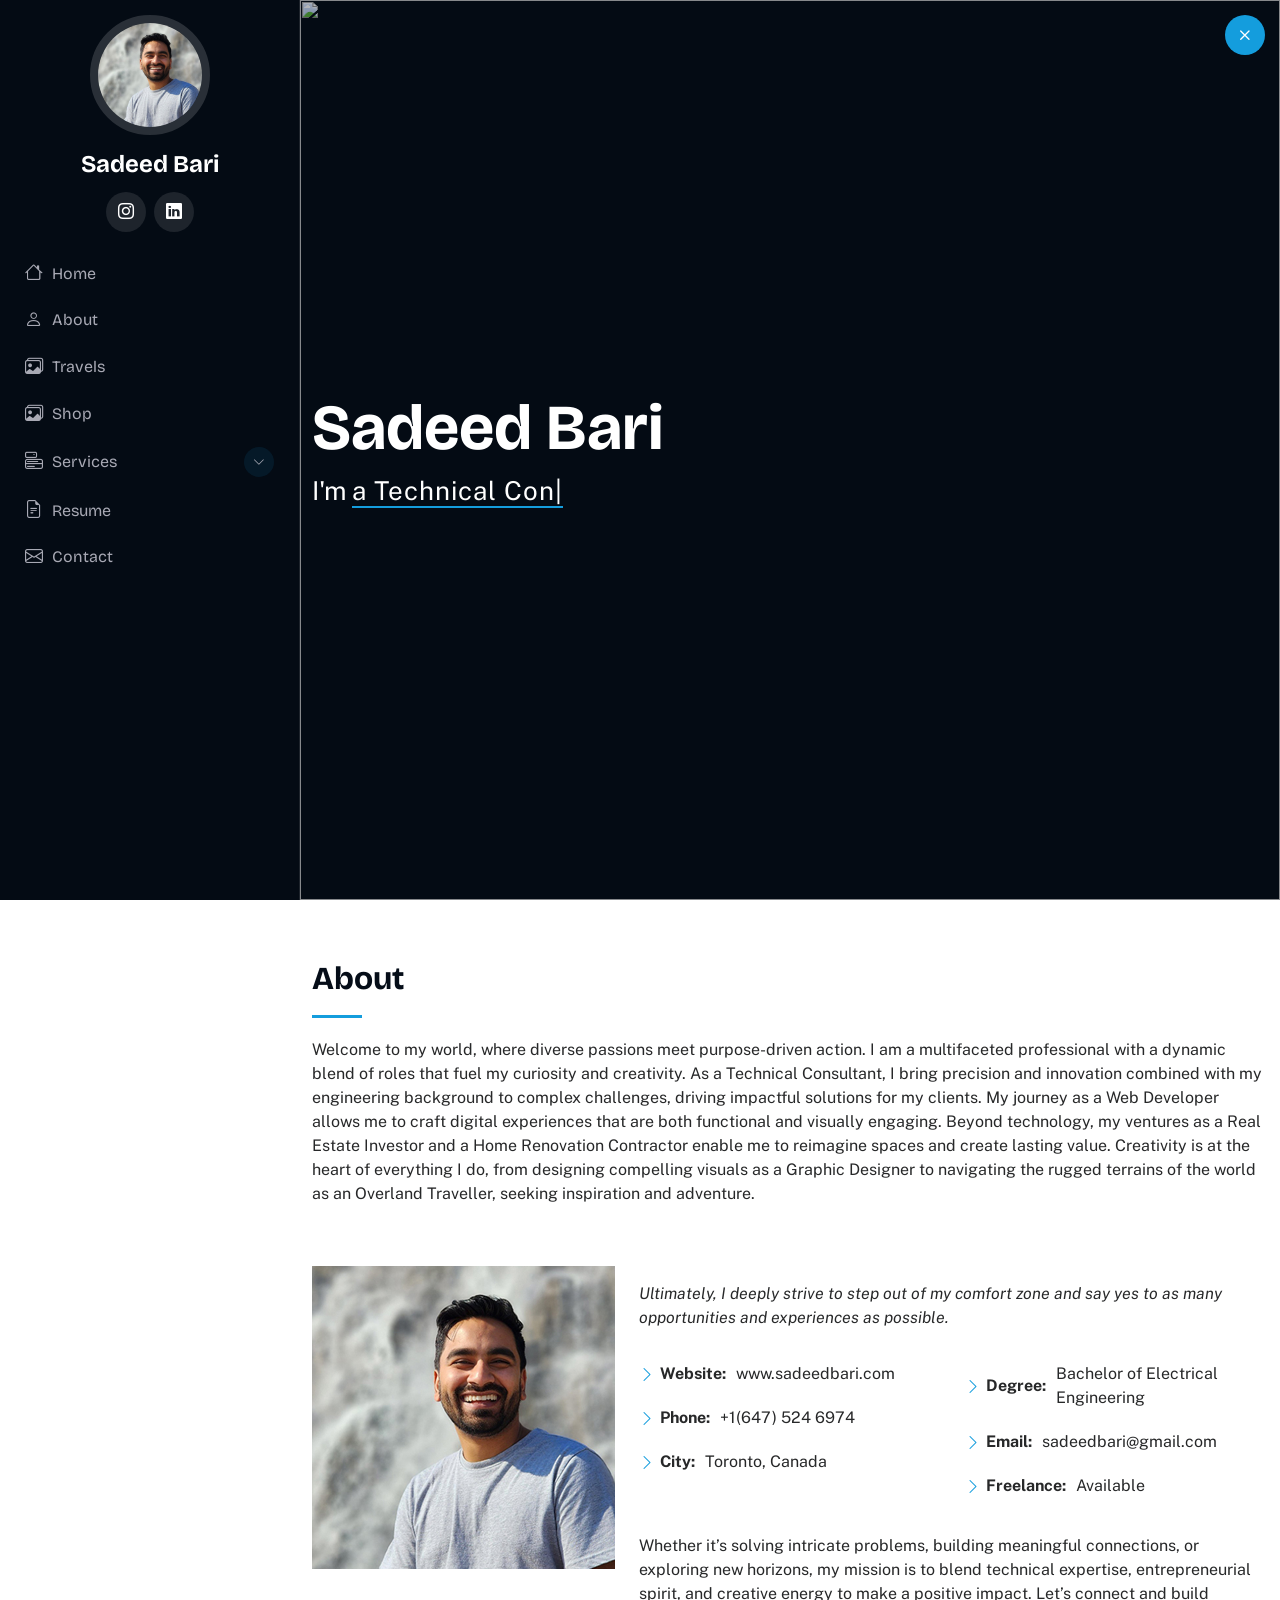
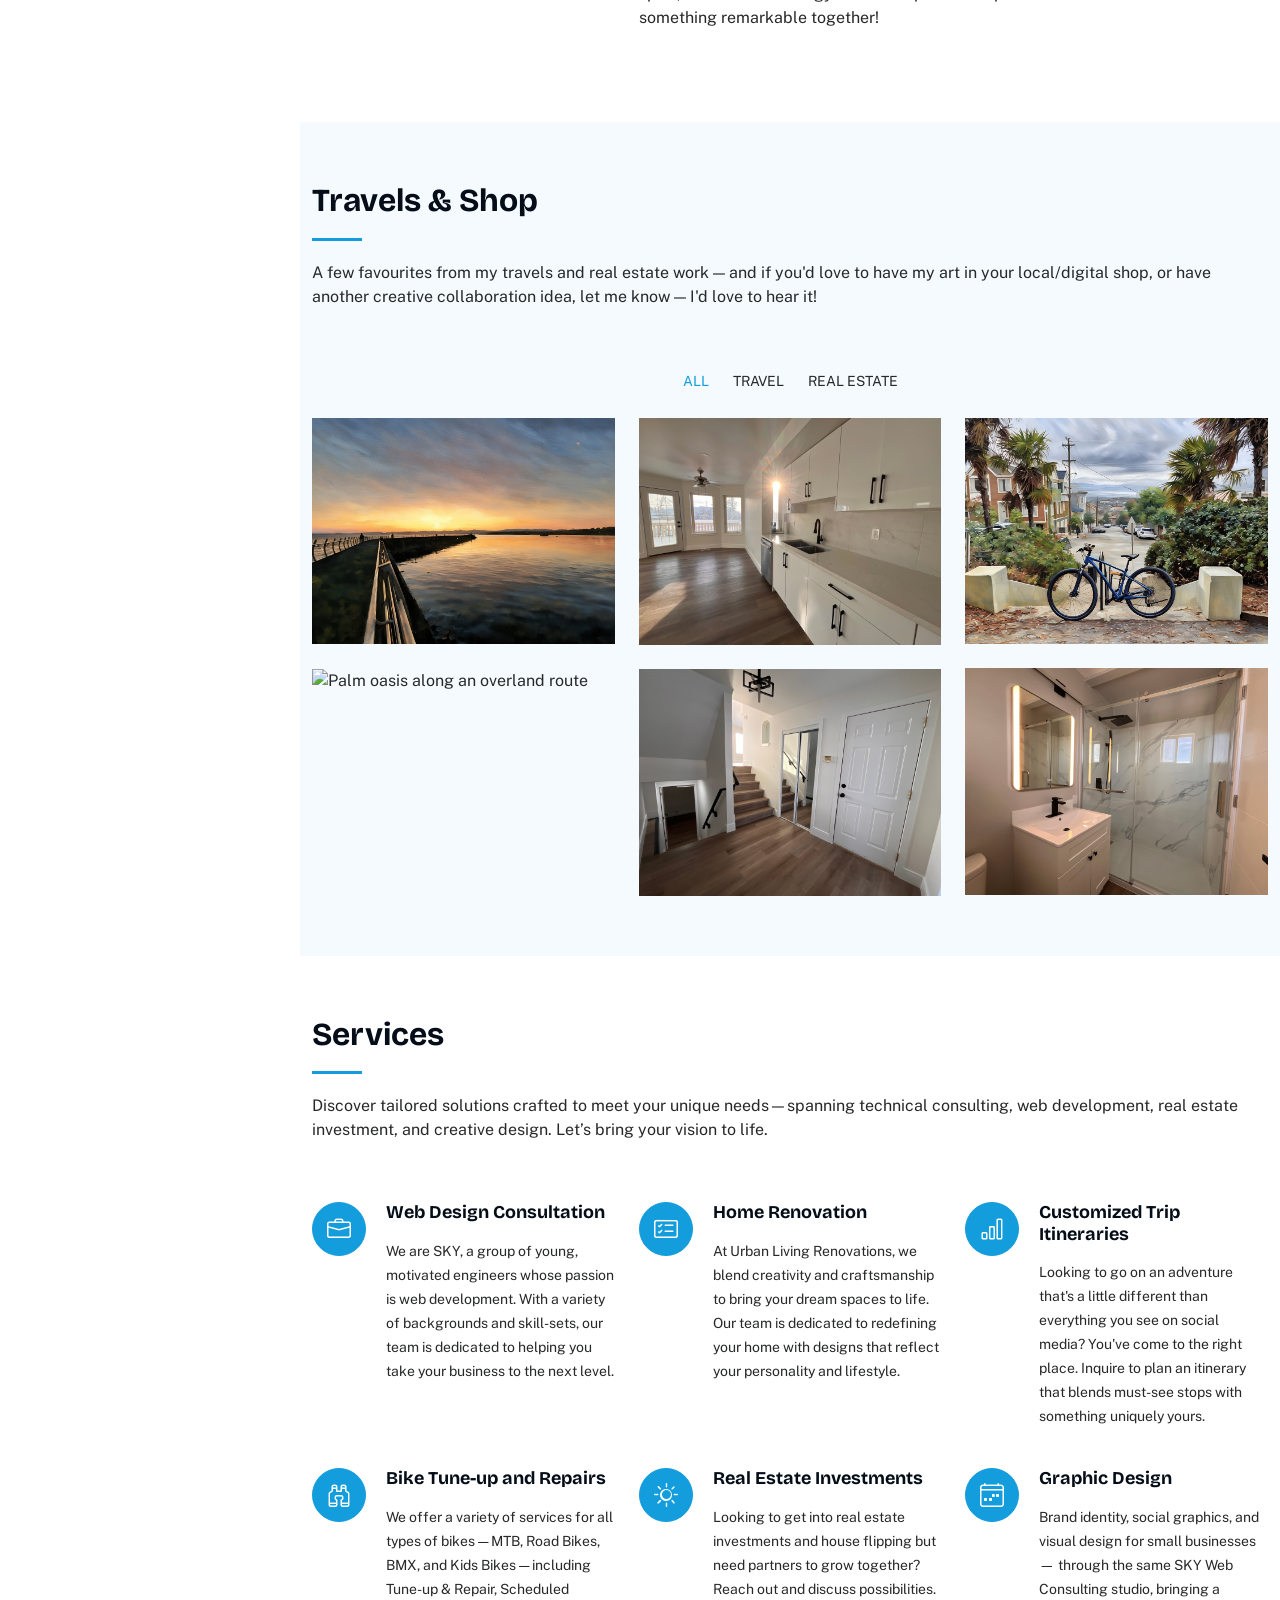
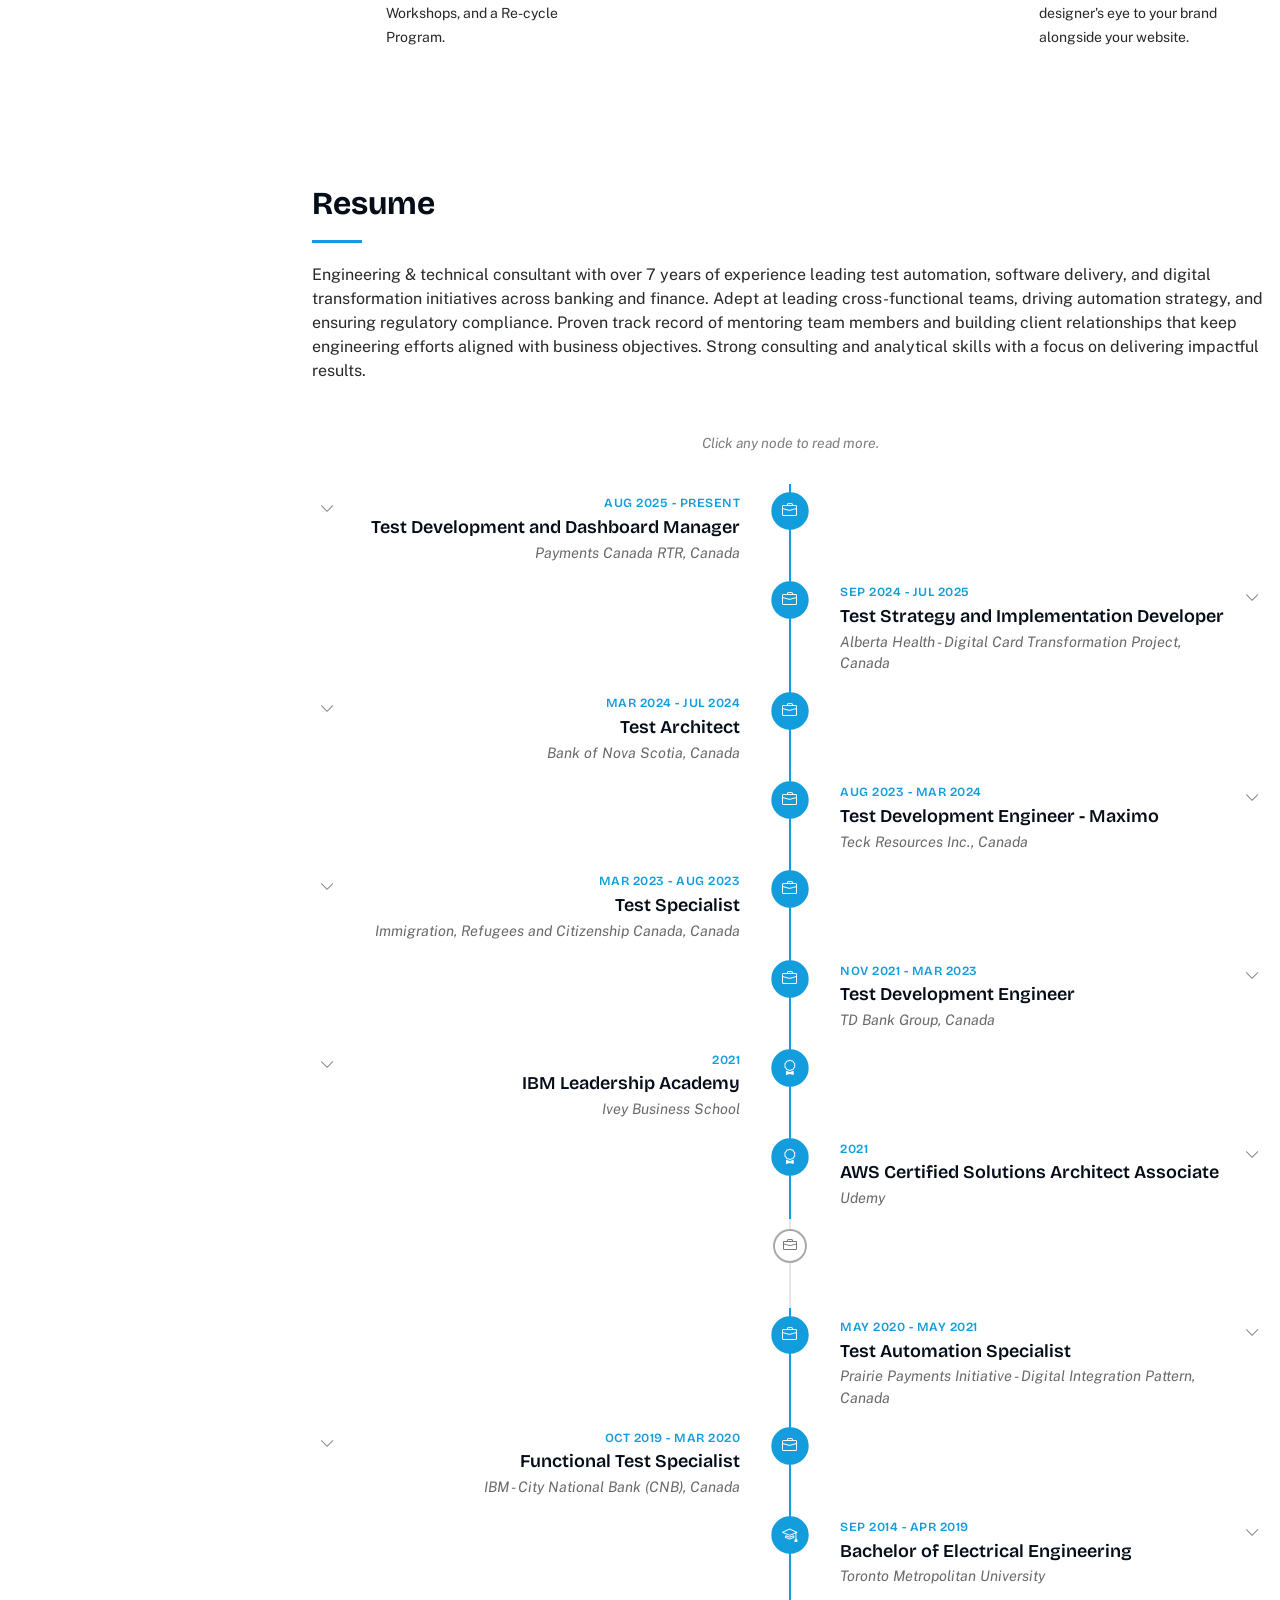
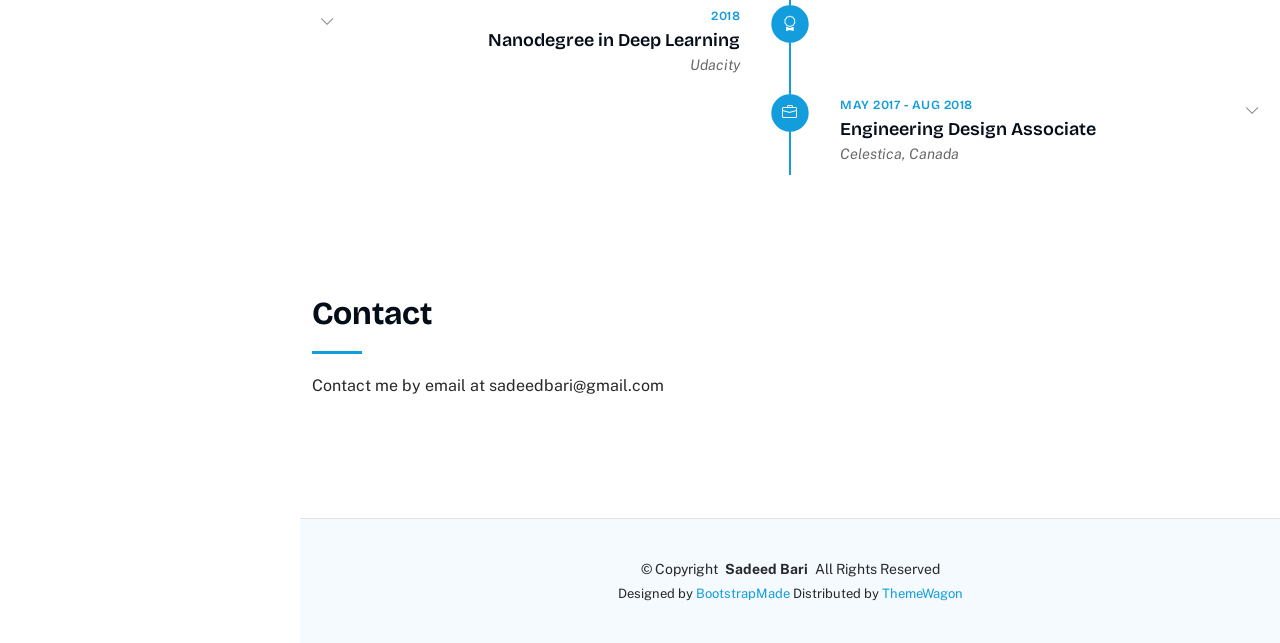
==== commit 731e2b3a: "Add SEO files, JSON-LD, alt text; remove lorem ipsum and dead PHP form; fix footer Co-Authored-By: C" ====
--- a/index.html
+++ b/index.html
@@ -14,6 +14,23 @@
   <meta property="og:description" content="Toronto-based engineering &amp; QA consultant, real estate investor, and overland traveller.">
   <meta property="og:url" content="https://www.sadeedbari.com">
   <meta property="og:image" content="https://www.sadeedbari.com/assets/img/hero-bg.JPG">
+
+  <link rel="canonical" href="https://www.sadeedbari.com/">
+  <script type="application/ld+json">
+  {
+    "@context": "https://schema.org",
+    "@type": "Person",
+    "name": "Sadeed Bari",
+    "url": "https://www.sadeedbari.com/",
+    "image": "https://www.sadeedbari.com/assets/img/my-profile-img.jpg",
+    "jobTitle": "Technical & QA Consultant",
+    "description": "Toronto-based engineering and QA consultant, real estate investor, and overland traveller.",
+    "address": {"@type": "PostalAddress", "addressLocality": "Toronto", "addressRegion": "ON", "addressCountry": "CA"},
+    "alumniOf": {"@type": "EducationalOrganization", "name": "Bachelor of Electrical Engineering"},
+    "knowsAbout": ["Test automation", "Software quality assurance", "API testing", "Real estate investing", "Home renovation", "Overlanding"],
+    "sameAs": ["https://www.linkedin.com/in/sadeedbari/", "https://www.instagram.com/sadeedbari"]
+  }
+  </script>
 
   <!-- Favicons -->
   <link href="assets/img/favicon.png" rel="icon">
@@ -49,7 +66,7 @@
     <i class="header-toggle bi bi-x" title="Hide menu"></i>
 
     <div class="profile-img">
-      <img src="assets/img/my-profile-img.jpg" alt="" class="img-fluid rounded-circle">
+      <img src="assets/img/my-profile-img.jpg" alt="Portrait of Sadeed Bari" class="img-fluid rounded-circle">
     </div>
 
     <a href="index.html" class="logo d-flex align-items-center justify-content-center">
@@ -59,8 +76,8 @@
     </a>
 
     <div class="social-links text-center">
-      <a href="https://www.instagram.com/sadeedbari" class="instagram"><i class="bi bi-instagram"></i></a>
-      <a href="https://www.linkedin.com/in/sadeedbari/" class="linkedin"><i class="bi bi-linkedin"></i></a>
+      <a href="https://www.instagram.com/sadeedbari" class="instagram" aria-label="Instagram" target="_blank" rel="noopener"><i class="bi bi-instagram" aria-hidden="true"></i></a>
+      <a href="https://www.linkedin.com/in/sadeedbari/" class="linkedin" aria-label="LinkedIn" target="_blank" rel="noopener"><i class="bi bi-linkedin"></i></a>
     </div>
 
     <nav id="navmenu" class="navmenu">
@@ -131,7 +148,7 @@
 
         <div class="row gy-4 justify-content-center">
           <div class="col-lg-4">
-            <img src="assets/img/my-profile-img.jpg" class="img-fluid" alt="">
+            <img src="assets/img/my-profile-img.jpg" class="img-fluid" alt="Sadeed Bari">
           </div>
           <div class="col-lg-8 content">
             <!--<h2>UI/UX Designer &amp; Web Developer.</h2> -->
@@ -311,7 +328,7 @@
 
             <div class="col-lg-4 col-md-6 portfolio-item isotope-item filter-app">
               <div class="portfolio-content h-100">
-                <img src="assets/img/portfolio/travel-1.png" class="img-fluid" alt="">
+                <img src="assets/img/portfolio/travel-1.png" class="img-fluid" alt="Overlanding on Vancouver Island, BC">
                 <div class="portfolio-info">
                   <h4>Vancouver Island, BC</h4>
                   <p>Overlanding</p>
@@ -322,7 +339,7 @@
 
             <div class="col-lg-4 col-md-6 portfolio-item isotope-item filter-product">
               <div class="portfolio-content h-100">
-                <img src="assets/img/portfolio/product-1.jpg" class="img-fluid" alt="">
+                <img src="assets/img/portfolio/product-1.jpg" class="img-fluid" alt="House flip real estate project">
                 <div class="portfolio-info">
                   <h4>House Flip</h4>
                   <p>Real Estate Investment</p>
@@ -333,7 +350,7 @@
 
             <div class="col-lg-4 col-md-6 portfolio-item isotope-item filter-app">
               <div class="portfolio-content h-100">
-                <img src="assets/img/portfolio/travel-2.png" class="img-fluid" alt="">
+                <img src="assets/img/portfolio/travel-2.png" class="img-fluid" alt="Bike ride to Holly Park, San Francisco">
                 <div class="portfolio-info">
                   <h4>Holly Park, San Francisco</h4>
                   <p>Bike Ride</p>
@@ -344,7 +361,7 @@
 
             <div class="col-lg-4 col-md-6 portfolio-item isotope-item filter-product">
               <div class="portfolio-content h-100">
-                <img src="assets/img/portfolio/product-2.jpg" class="img-fluid" alt="">
+                <img src="assets/img/portfolio/product-2.jpg" class="img-fluid" alt="Home renovation project">
                 <div class="portfolio-info">
                   <h4>Home Renovation</h4>
                   <p>Real Estate Investment</p>
@@ -355,7 +372,7 @@
 
             <div class="col-lg-4 col-md-6 portfolio-item isotope-item filter-app">
               <div class="portfolio-content h-100">
-                <img src="assets/img/portfolio/travel-3.jpg" class="img-fluid" alt="">
+                <img src="assets/img/portfolio/travel-3.jpg" class="img-fluid" alt="Palm oasis along an overland route">
                 <div class="portfolio-info">
                   <h4>Palm Oasis</h4>
                   <p>Overlanding</p>
@@ -366,7 +383,7 @@
 
             <div class="col-lg-4 col-md-6 portfolio-item isotope-item filter-product">
               <div class="portfolio-content h-100">
-                <img src="assets/img/portfolio/product-3.jpg" class="img-fluid" alt="">
+                <img src="assets/img/portfolio/product-3.jpg" class="img-fluid" alt="House flipping project">
                 <div class="portfolio-info">
                   <h4>House Flipping</h4>
                   <p>Real Estate Investment</p>
@@ -902,7 +919,7 @@
 
     <div class="container">
       <div class="copyright text-center ">
-        <p>© <span>Copyright</span> <strong class="px-1 sitename">iPortfolio</strong> <span>All Rights Reserved</span></p>
+        <p>© <span>Copyright</span> <strong class="px-1 sitename">Sadeed Bari</strong> <span>All Rights Reserved</span></p>
       </div>
       <div class="credits">
         <!-- All the links in the footer should remain intact. -->
@@ -923,7 +940,6 @@
 
   <!-- Vendor JS Files -->
   <script src="assets/vendor/bootstrap/js/bootstrap.bundle.min.js"></script>
-  <script src="assets/vendor/php-email-form/validate.js"></script>
   <script src="assets/vendor/aos/aos.js"></script>
   <script src="assets/vendor/typed.js/typed.umd.js"></script>
   <script src="assets/vendor/purecounter/purecounter_vanilla.js"></script>
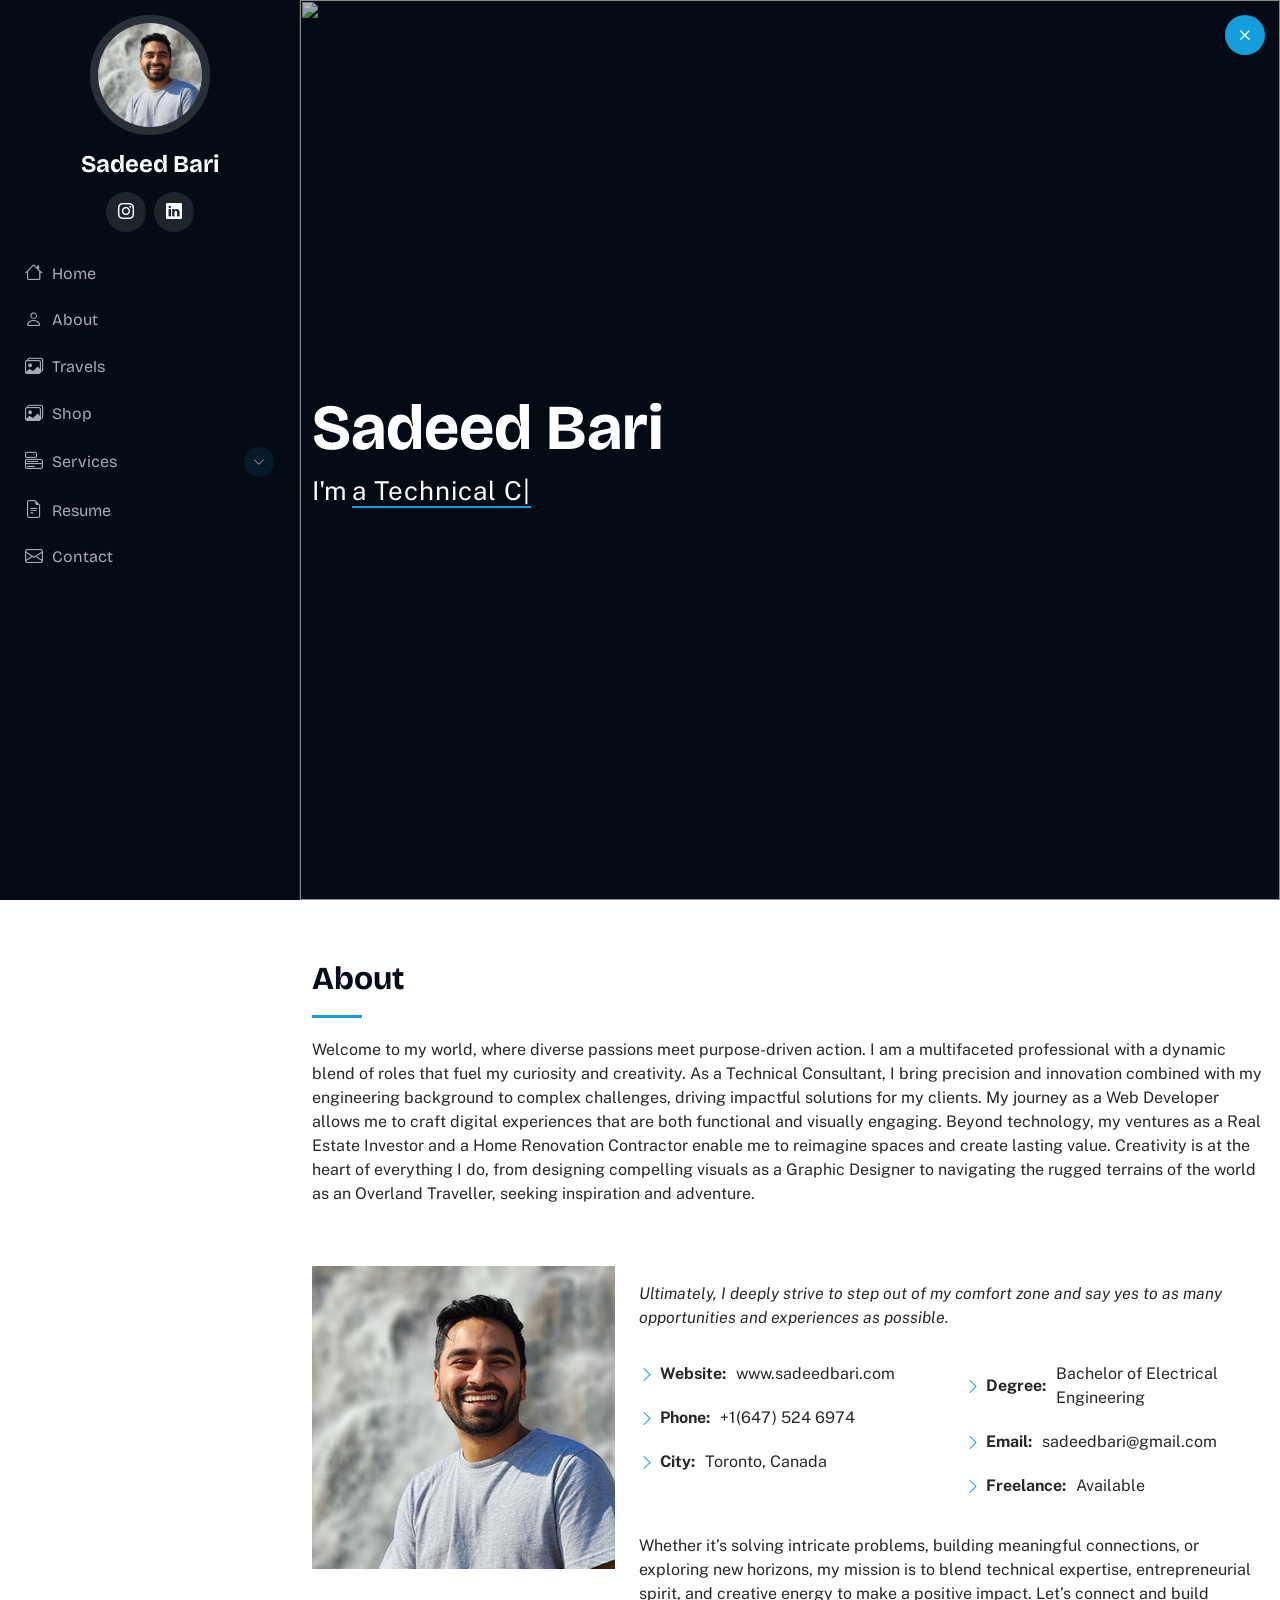
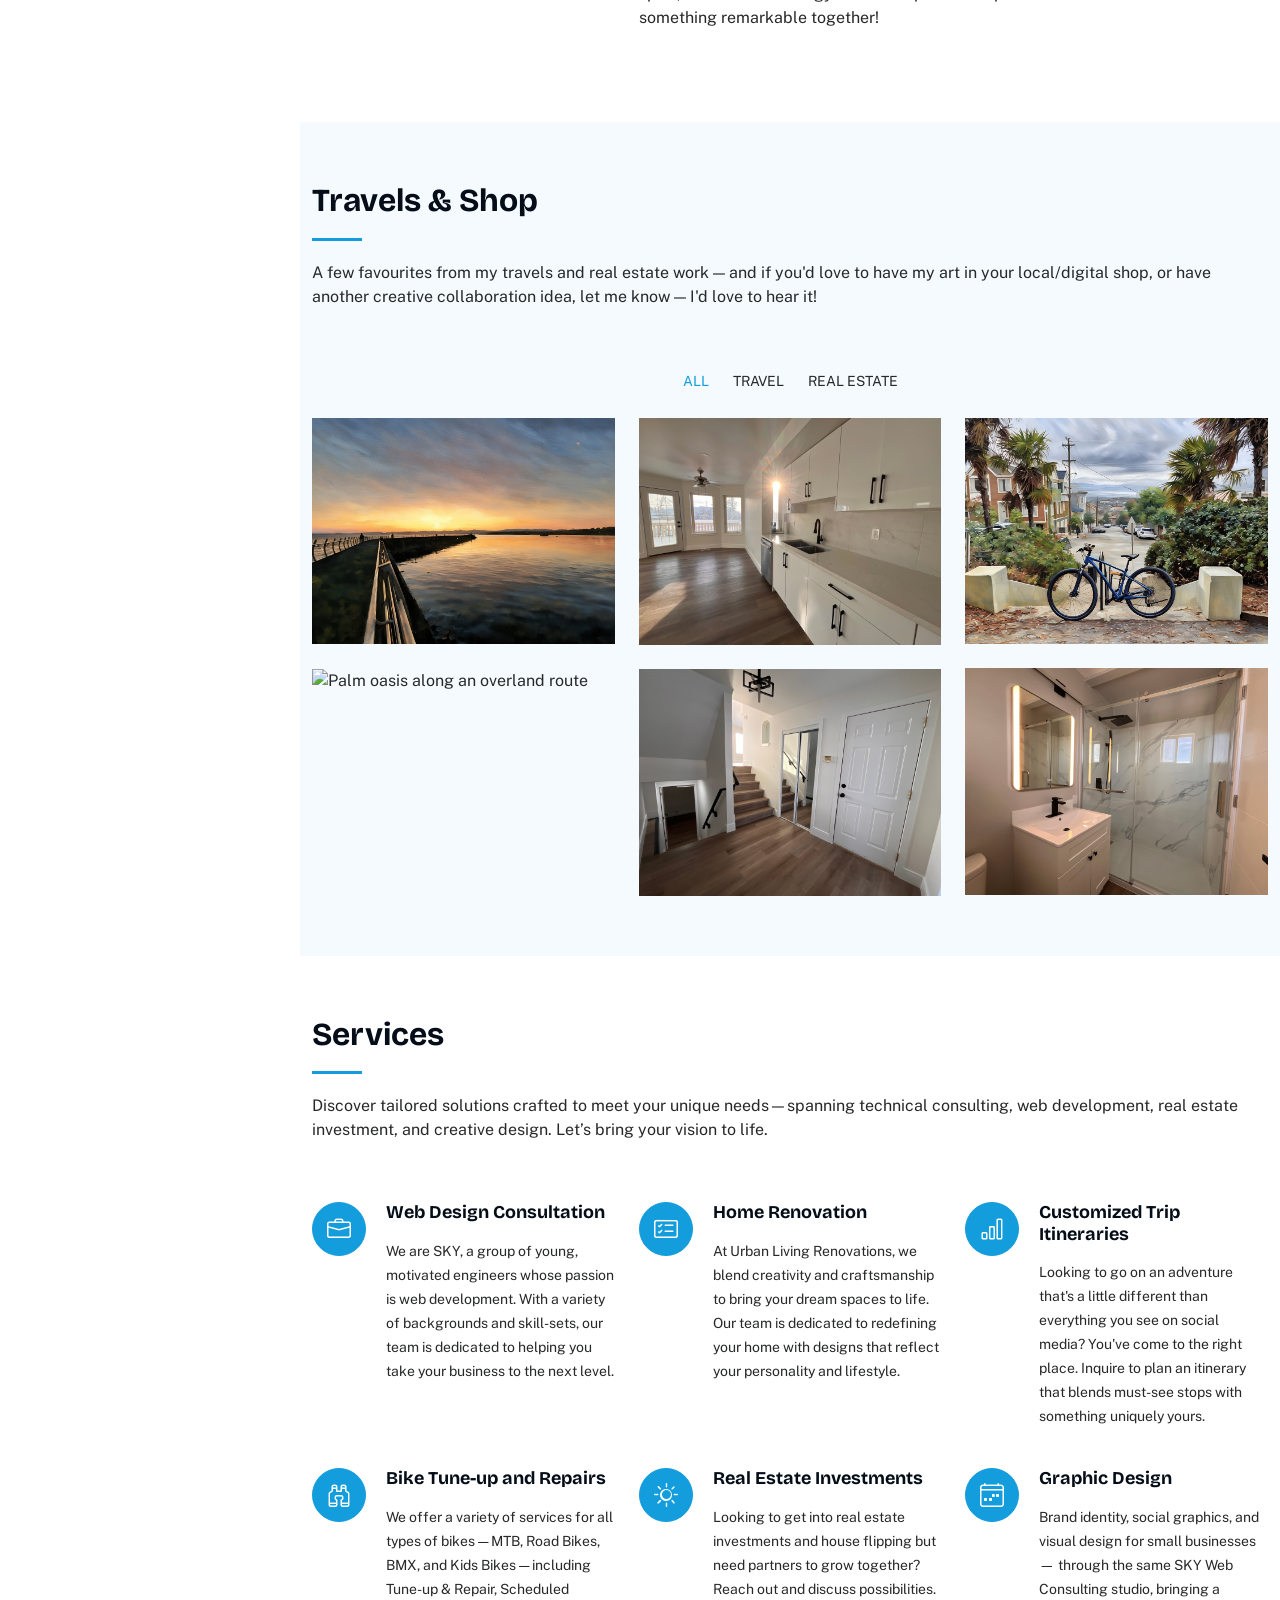
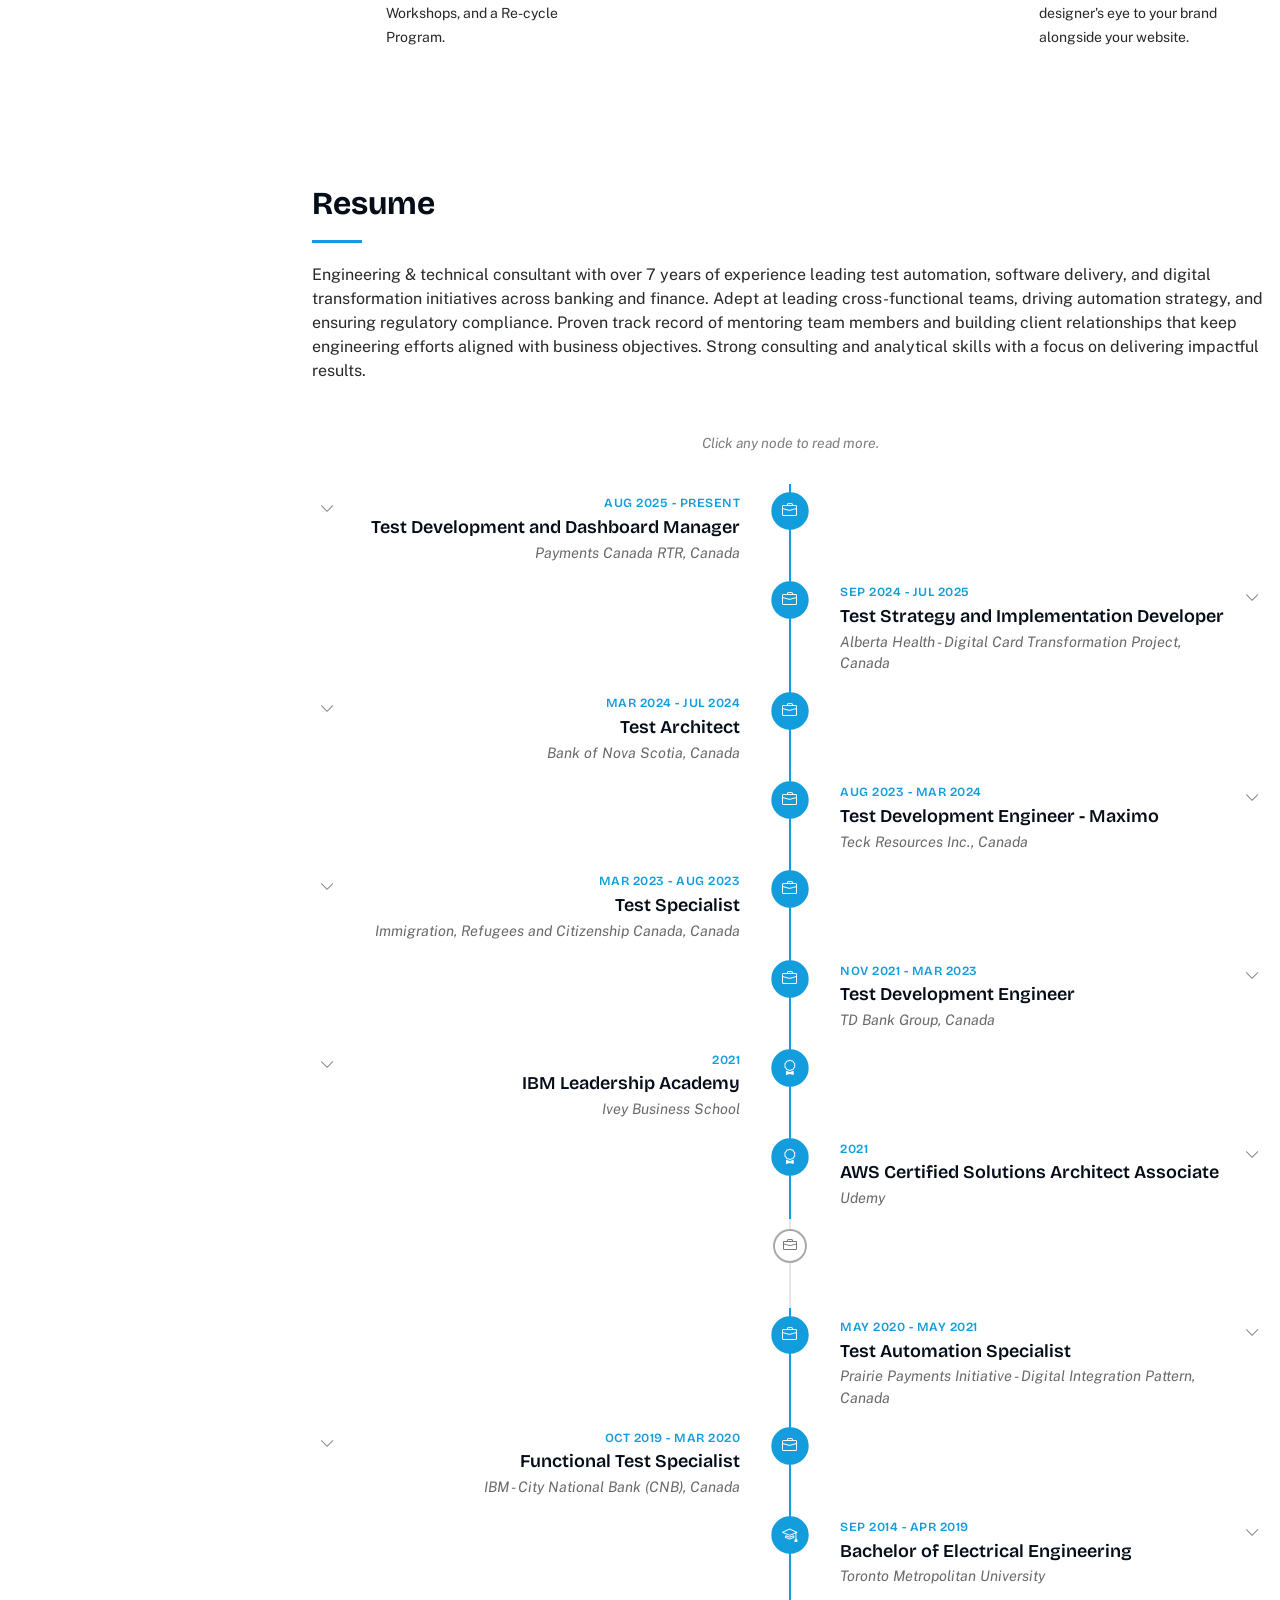
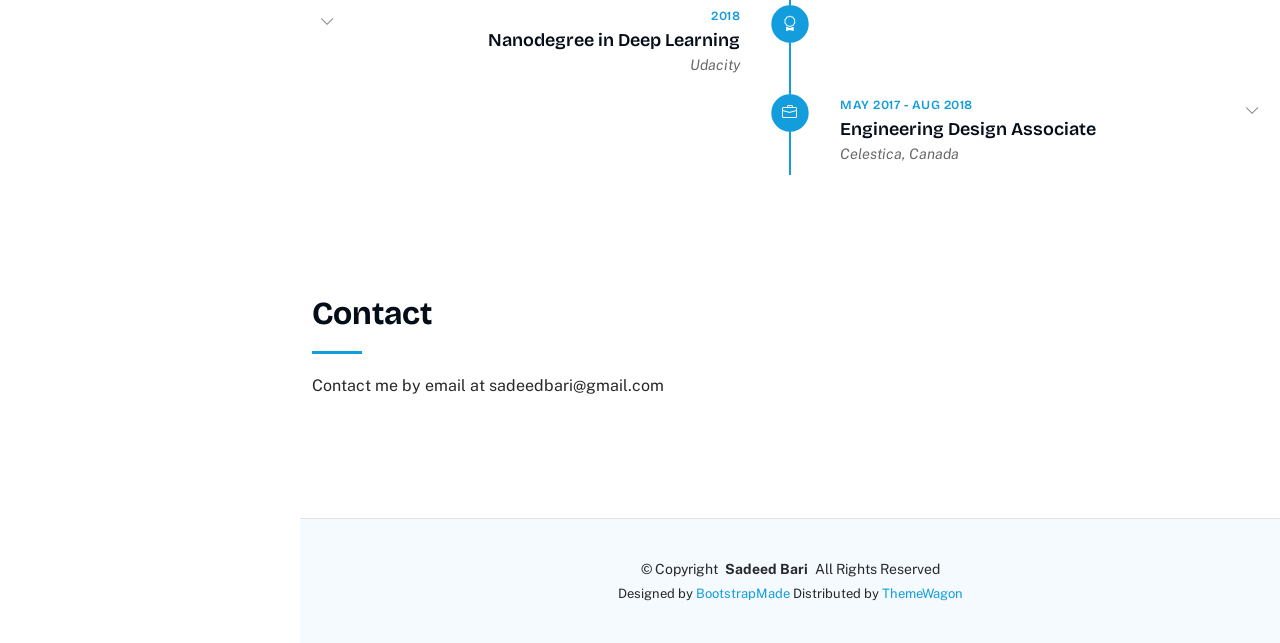
==== commit 209b8531: "Remove commented-out dead code Co-Authored-By: Claude Sonnet 5.5 <noreply@anthropic.com>" ====
--- a/index.html
+++ b/index.html
@@ -71,7 +71,6 @@
 
     <a href="index.html" class="logo d-flex align-items-center justify-content-center">
       <!-- Uncomment the line below if you also wish to use an image logo -->
-      <!-- <img src="assets/img/logo.png" alt=""> -->
       <h1 class="sitename">Sadeed Bari</h1>
     </a>
 
@@ -86,7 +85,6 @@
         <li><a href="index.html#about"><i class="bi bi-person navicon"></i> About</a></li>
 		<li><a href="index.html#travels"><i class="bi bi-images navicon"></i> Travels</a></li>
         <li><a href="index.html#shop"><i class="bi bi-images navicon"></i> Shop</a></li>
-        <!--<li><a href="#services"><i class="bi bi-hdd-stack navicon"></i> Services</a></li> -->
 		<li class="dropdown"><a href="index.html#services"><i class="bi bi-menu-button navicon"></i> <span>Services</span> <i class="bi bi-chevron-down toggle-dropdown"></i></a>
           <ul>
             <li><a href="https://skywebconsulting.wixsite.com/my-site">Web Design Consultation</a></li>
@@ -96,15 +94,6 @@
 			<li><a href="realestate.html">Real Estate Investments</a></li>
 			<li><a href="https://skywebconsulting.wixsite.com/my-site">Graphic Design</a></li>
 			<li><a href="rentnest.html">Rent Nest</a></li>
-            <!--<li class="dropdown"><a href="#"><span>Deep Dropdown</span> <i class="bi bi-chevron-down toggle-dropdown"></i></a>
-              <ul>
-                <li><a href="#">Deep Dropdown 1</a></li>
-                <li><a href="#">Deep Dropdown 2</a></li>
-                <li><a href="#">Deep Dropdown 3</a></li>
-                <li><a href="#">Deep Dropdown 4</a></li>
-                <li><a href="#">Deep Dropdown 5</a></li>
-              </ul>
-            </li> -->
           </ul>
         </li>
 		<li><a href="#resume"><i class="bi bi-file-earmark-text navicon"></i> Resume</a></li>
@@ -151,14 +140,12 @@
             <img src="assets/img/my-profile-img.jpg" class="img-fluid" alt="Sadeed Bari">
           </div>
           <div class="col-lg-8 content">
-            <!--<h2>UI/UX Designer &amp; Web Developer.</h2> -->
             <p class="fst-italic py-3">
               Ultimately, I deeply strive to step out of my comfort zone and say yes to as many opportunities and experiences as possible.
             </p>
             <div class="row">
               <div class="col-lg-6">
                 <ul>
-                  <!-- <li><i class="bi bi-chevron-right"></i> <strong>Birthday:</strong> <span>August 1995</span></li> -->
                   <li><i class="bi bi-chevron-right"></i> <strong>Website:</strong> <span>www.sadeedbari.com</span></li>
                   <li><i class="bi bi-chevron-right"></i> <strong>Phone:</strong> <span>+1(647) 524 6974</span></li>
                   <li><i class="bi bi-chevron-right"></i> <strong>City:</strong> <span>Toronto, Canada</span></li>
@@ -166,7 +153,6 @@
               </div>
               <div class="col-lg-6">
                 <ul>
-                  <!-- <li><i class="bi bi-chevron-right"></i> <strong>Age:</strong> <span>29</span></li> -->
                   <li><i class="bi bi-chevron-right"></i> <strong>Degree:</strong> <span>Bachelor of Electrical Engineering</span></li>
                   <li><i class="bi bi-chevron-right"></i> <strong>Email:</strong> <span>sadeedbari@gmail.com</span></li>
                   <li><i class="bi bi-chevron-right"></i> <strong>Freelance:</strong> <span>Available</span></li>
@@ -183,125 +169,7 @@
 
     </section><!-- /About Section -->
 
-<!-- ---------------------------------------------------------------------------------------------------------- -->
-    <!-- Stats Section -->
-    <!-- 
-	<section id="stats" class="stats section">
-
-      <div class="container" data-aos="fade-up" data-aos-delay="100">
-
-        <div class="row gy-4">
-
-          <div class="col-lg-3 col-md-6">
-            <div class="stats-item">
-              <i class="bi bi-emoji-smile"></i>
-              <span data-purecounter-start="0" data-purecounter-end="232" data-purecounter-duration="1" class="purecounter"></span>
-              <p><strong>Happy Clients</strong> <span>consequuntur quae</span></p>
-            </div>
-          </div><!-- End Stats Item -->	
-
-		  
-	<!--
-          <div class="col-lg-3 col-md-6">
-            <div class="stats-item">
-              <i class="bi bi-journal-richtext"></i>
-              <span data-purecounter-start="0" data-purecounter-end="521" data-purecounter-duration="1" class="purecounter"></span>
-              <p><strong>Projects</strong> <span>adipisci atque cum quia aut</span></p>
-            </div>
-          </div><!-- End Stats Item -->
-	<!--
-          <div class="col-lg-3 col-md-6">
-            <div class="stats-item">
-              <i class="bi bi-headset"></i>
-              <span data-purecounter-start="0" data-purecounter-end="1453" data-purecounter-duration="1" class="purecounter"></span>
-              <p><strong>Hours Of Support</strong> <span>aut commodi quaerat</span></p>
-            </div>
-          </div><!-- End Stats Item -->
-	<!--
-          <div class="col-lg-3 col-md-6">
-            <div class="stats-item">
-              <i class="bi bi-people"></i>
-              <span data-purecounter-start="0" data-purecounter-end="32" data-purecounter-duration="1" class="purecounter"></span>
-              <p><strong>Hard Workers</strong> <span>rerum asperiores dolor</span></p>
-            </div>
-          </div><!-- End Stats Item -->
-	<!--
-        </div>
-
-      </div>
-
-    </section><!-- /Stats Section -->
-
-    <!-- Skills Section -->
-	<!-- --
-    <section id="skills" class="skills section light-background">
-
-      <!-- Section Title -->
-	<!-- --
-      <div class="container section-title" data-aos="fade-up">
-        <h2>Skills</h2>
-        <p>Necessitatibus eius consequatur ex aliquid fuga eum quidem sint consectetur velit</p>
-      </div><!-- End Section Title -->
-	<!-- --
-      <div class="container" data-aos="fade-up" data-aos-delay="100">
-
-        <div class="row skills-content skills-animation">
-
-          <div class="col-lg-6">
-
-            <div class="progress">
-              <span class="skill"><span>HTML</span> <i class="val">100%</i></span>
-              <div class="progress-bar-wrap">
-                <div class="progress-bar" role="progressbar" aria-valuenow="100" aria-valuemin="0" aria-valuemax="100"></div>
-              </div>
-            </div><!-- End Skills Item -->
-	<!-- --
-            <div class="progress">
-              <span class="skill"><span>CSS</span> <i class="val">90%</i></span>
-              <div class="progress-bar-wrap">
-                <div class="progress-bar" role="progressbar" aria-valuenow="90" aria-valuemin="0" aria-valuemax="100"></div>
-              </div>
-            </div><!-- End Skills Item -->
-	<!-- --
-            <div class="progress">
-              <span class="skill"><span>JavaScript</span> <i class="val">75%</i></span>
-              <div class="progress-bar-wrap">
-                <div class="progress-bar" role="progressbar" aria-valuenow="75" aria-valuemin="0" aria-valuemax="100"></div>
-              </div>
-            </div><!-- End Skills Item -->
-	<!-- --
-          </div>
-
-          <div class="col-lg-6">
-
-            <div class="progress">
-              <span class="skill"><span>PHP</span> <i class="val">80%</i></span>
-              <div class="progress-bar-wrap">
-                <div class="progress-bar" role="progressbar" aria-valuenow="80" aria-valuemin="0" aria-valuemax="100"></div>
-              </div>
-            </div><!-- End Skills Item -->
-	<!-- --
-            <div class="progress">
-              <span class="skill"><span>WordPress/CMS</span> <i class="val">90%</i></span>
-              <div class="progress-bar-wrap">
-                <div class="progress-bar" role="progressbar" aria-valuenow="90" aria-valuemin="0" aria-valuemax="100"></div>
-              </div>
-            </div><!-- End Skills Item -->
-	<!-- --
-            <div class="progress">
-              <span class="skill"><span>Photoshop</span> <i class="val">55%</i></span>
-              <div class="progress-bar-wrap">
-                <div class="progress-bar" role="progressbar" aria-valuenow="55" aria-valuemin="0" aria-valuemax="100"></div>
-              </div>
-            </div><!-- End Skills Item -->
-	<!-- --
-          </div>
-
-        </div>
-
-      </div>
-
-    </section><!-- /Skills Section -->
+
 
     <!-- Travels + Shop Section -->
     <section id="travels" class="portfolio section light-background">
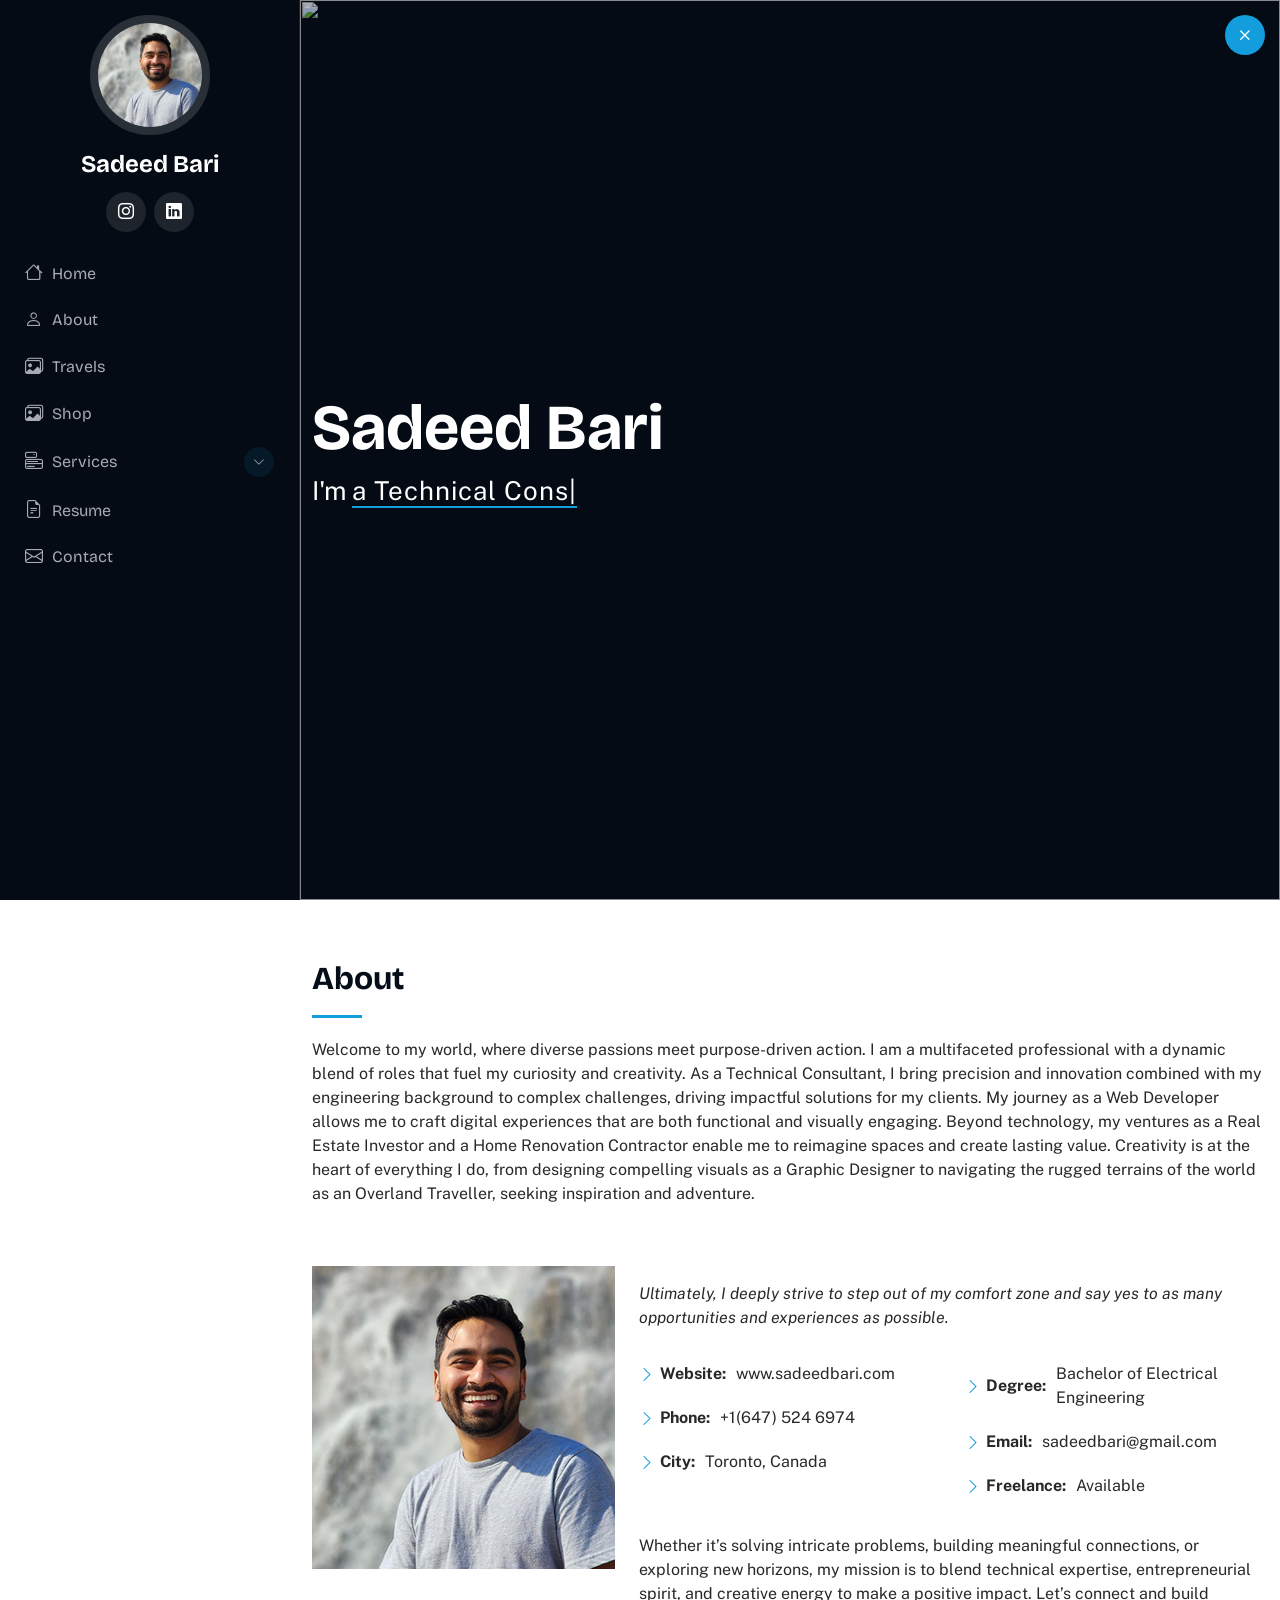
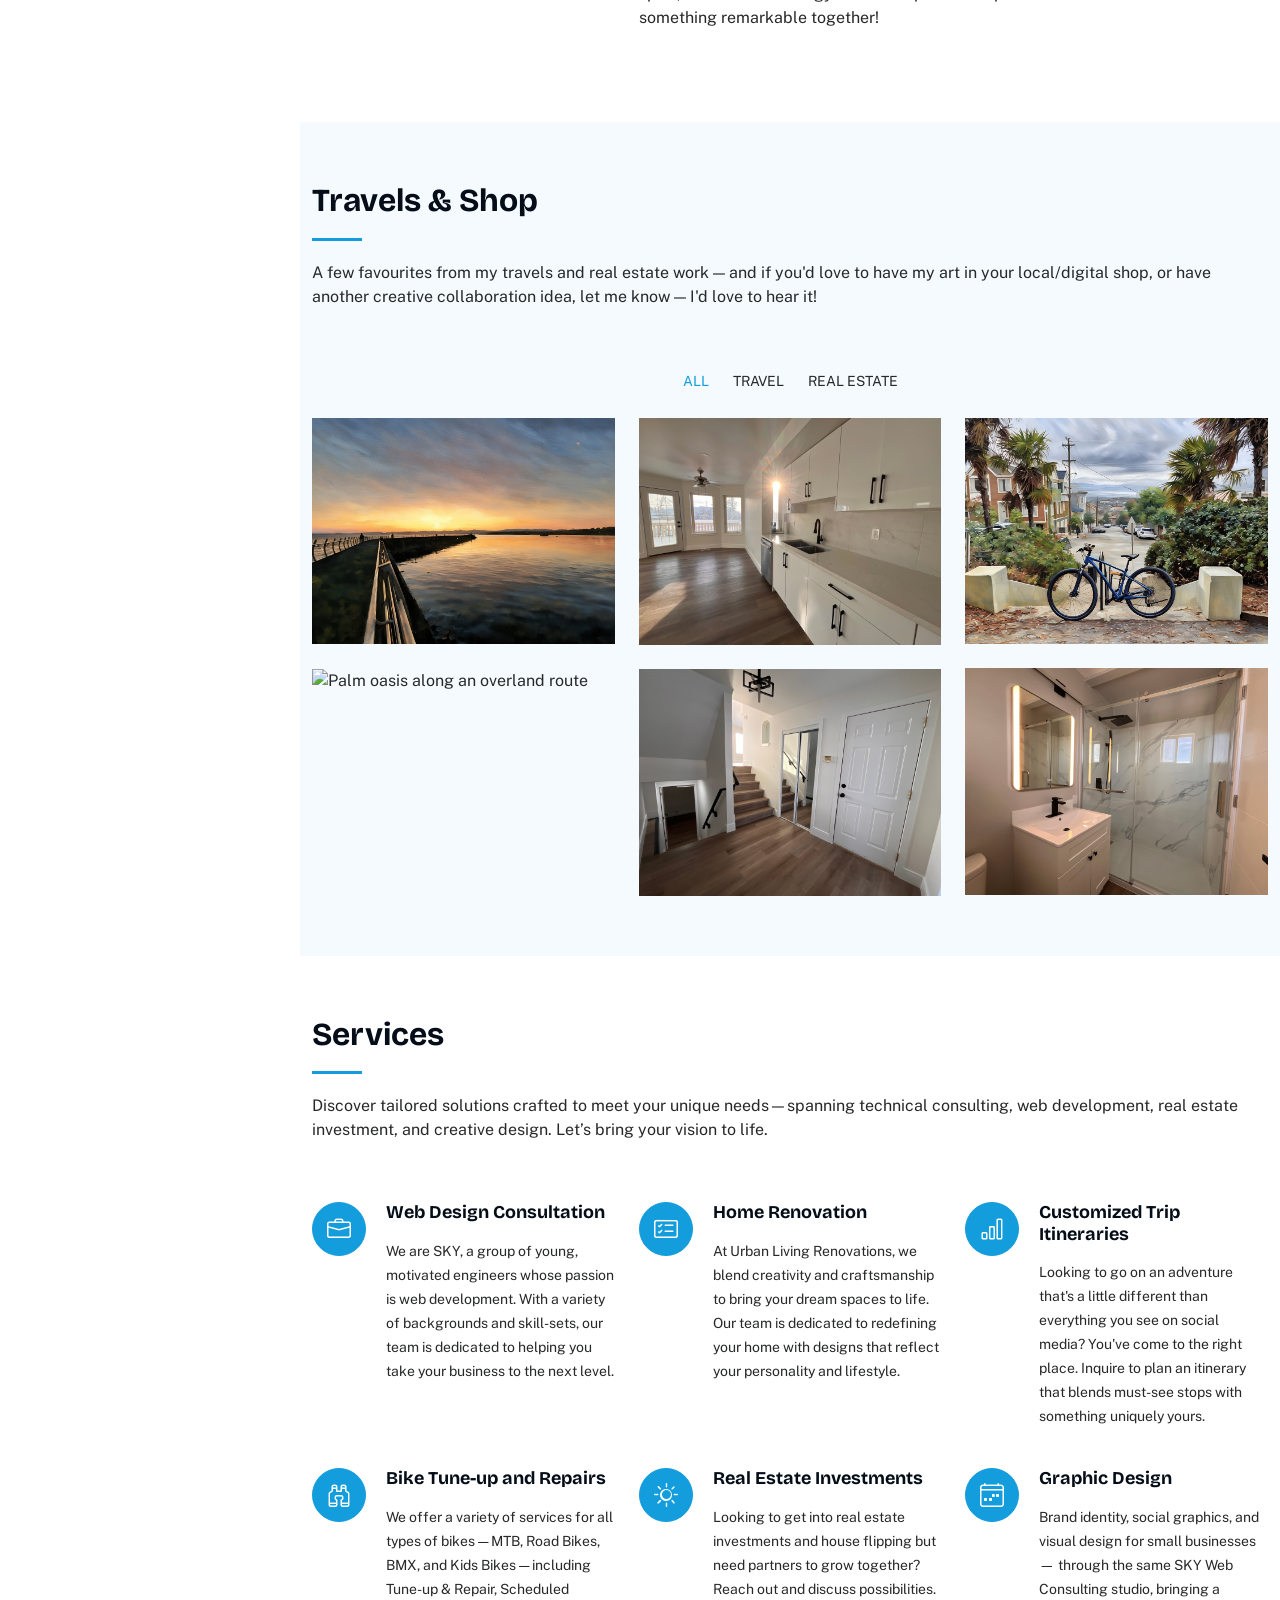
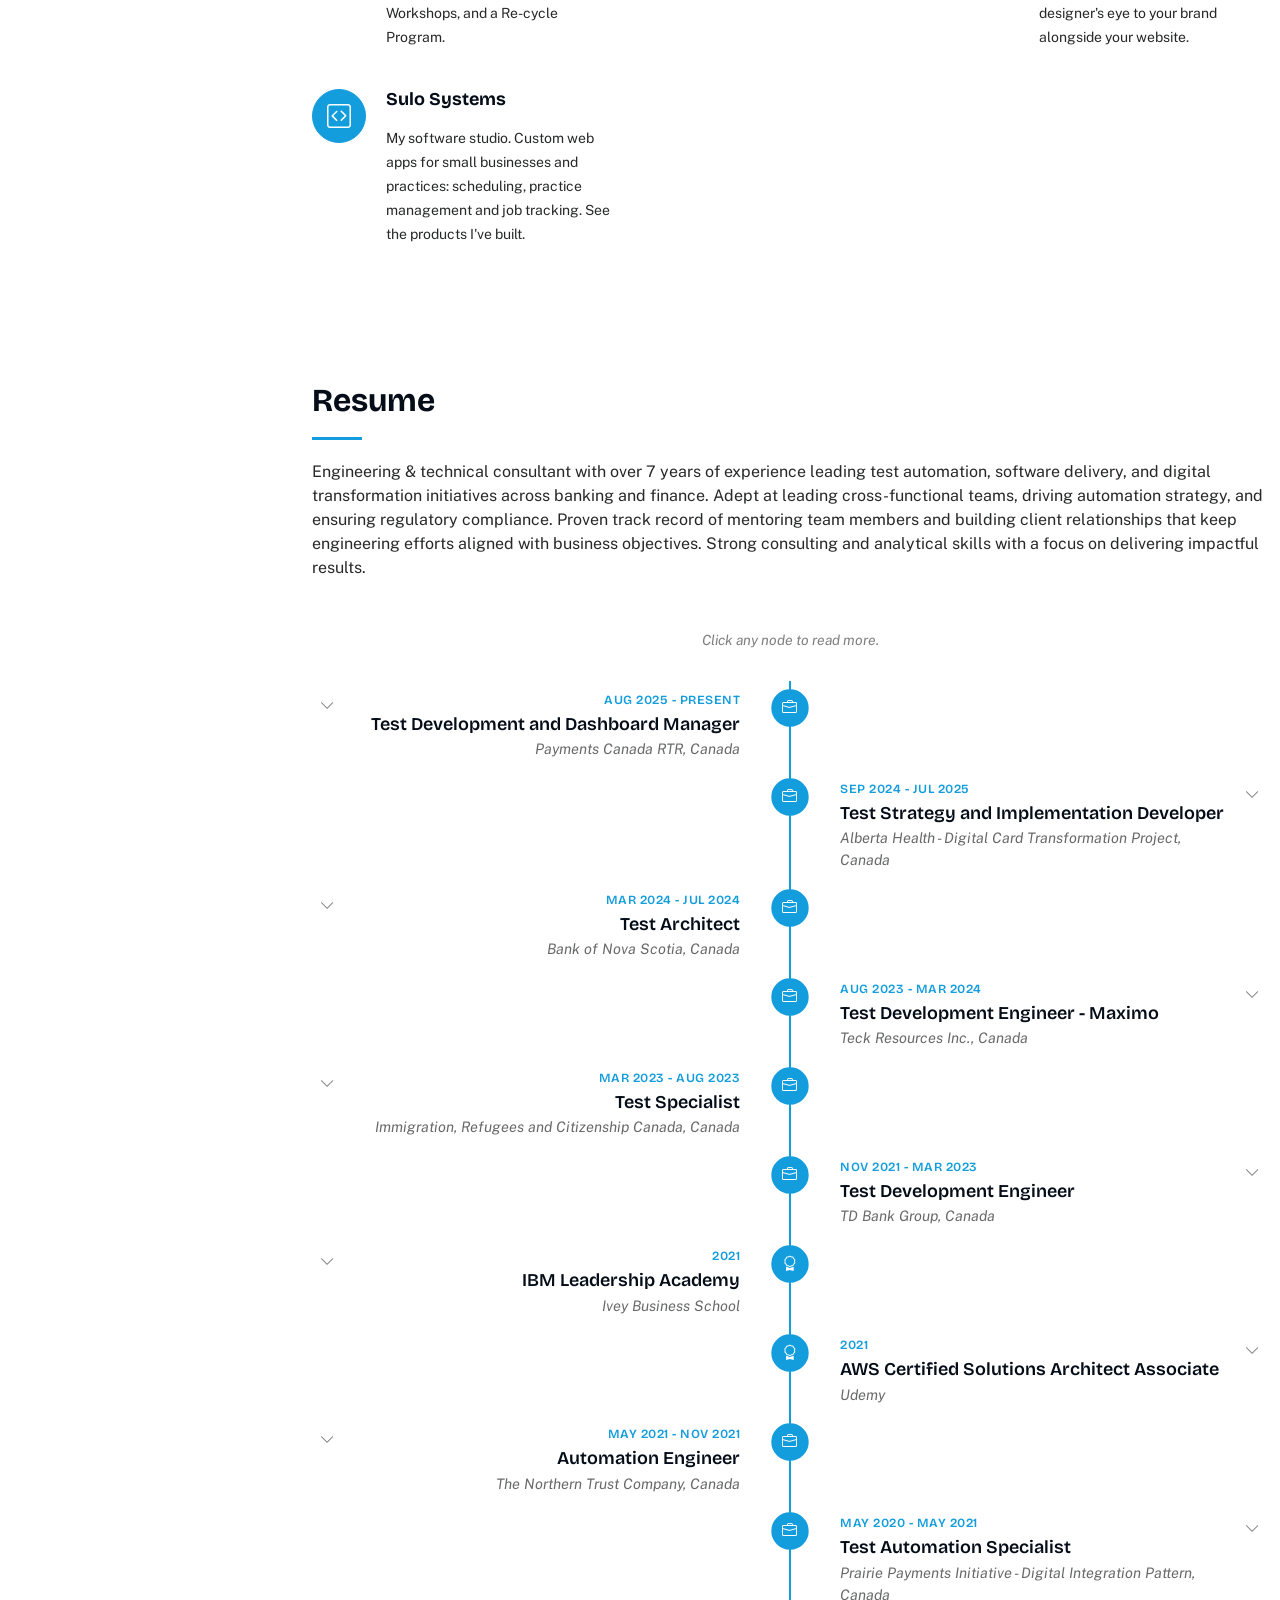
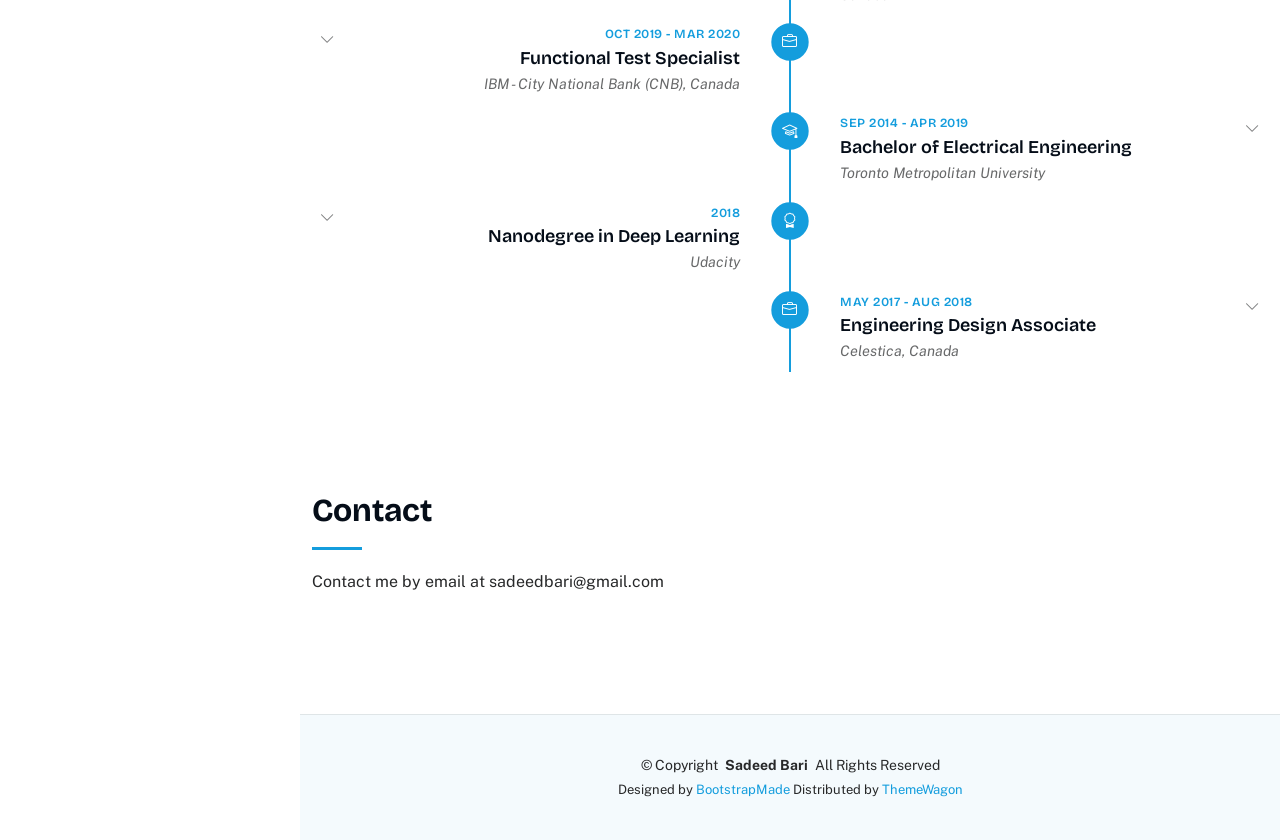
==== commit b01bedbf: "Add Sulo Systems projects page and nav/services entries Co-Authored-By: Claude Sonnet 5.5 <noreply@a" ====
--- a/index.html
+++ b/index.html
@@ -94,6 +94,7 @@
 			<li><a href="realestate.html">Real Estate Investments</a></li>
 			<li><a href="https://skywebconsulting.wixsite.com/my-site">Graphic Design</a></li>
 			<li><a href="rentnest.html">Rent Nest</a></li>
+			<li><a href="sulosystems.html">Sulo Systems</a></li>
           </ul>
         </li>
 		<li><a href="#resume"><i class="bi bi-file-earmark-text navicon"></i> Resume</a></li>
@@ -331,6 +332,14 @@
             </div>
           </div><!-- End Service Item -->
 
+          <div class="col-lg-4 col-md-6 service-item d-flex" data-aos="fade-up" data-aos-delay="700">
+            <div class="icon flex-shrink-0"><i class="bi bi-code-square"></i></div>
+            <div>
+              <h4 class="title"><a href="sulosystems.html" class="stretched-link">Sulo Systems</a></h4>
+              <p class="description">My software studio. Custom web apps for small businesses and practices: scheduling, practice management and job tracking. See the products I've built.</p>
+            </div>
+          </div><!-- End Service Item -->
+
         </div>
 
       </div>
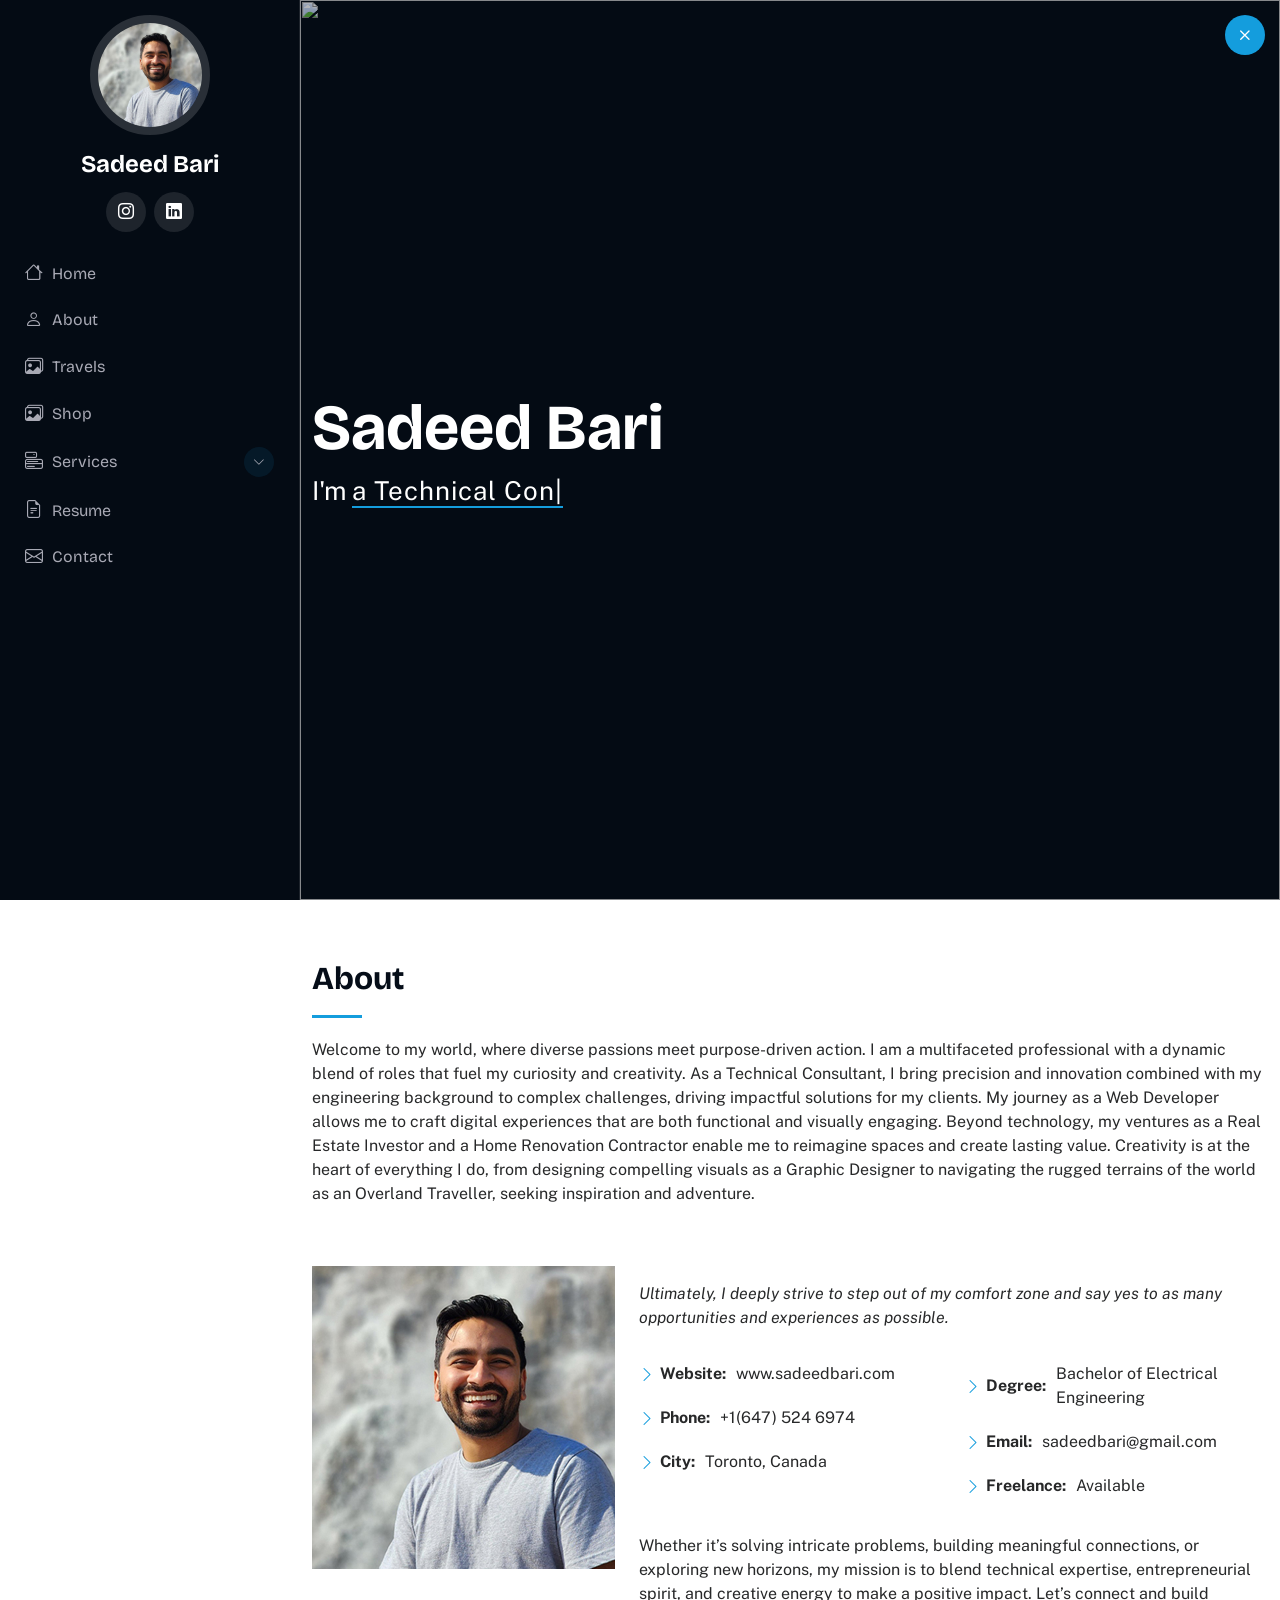
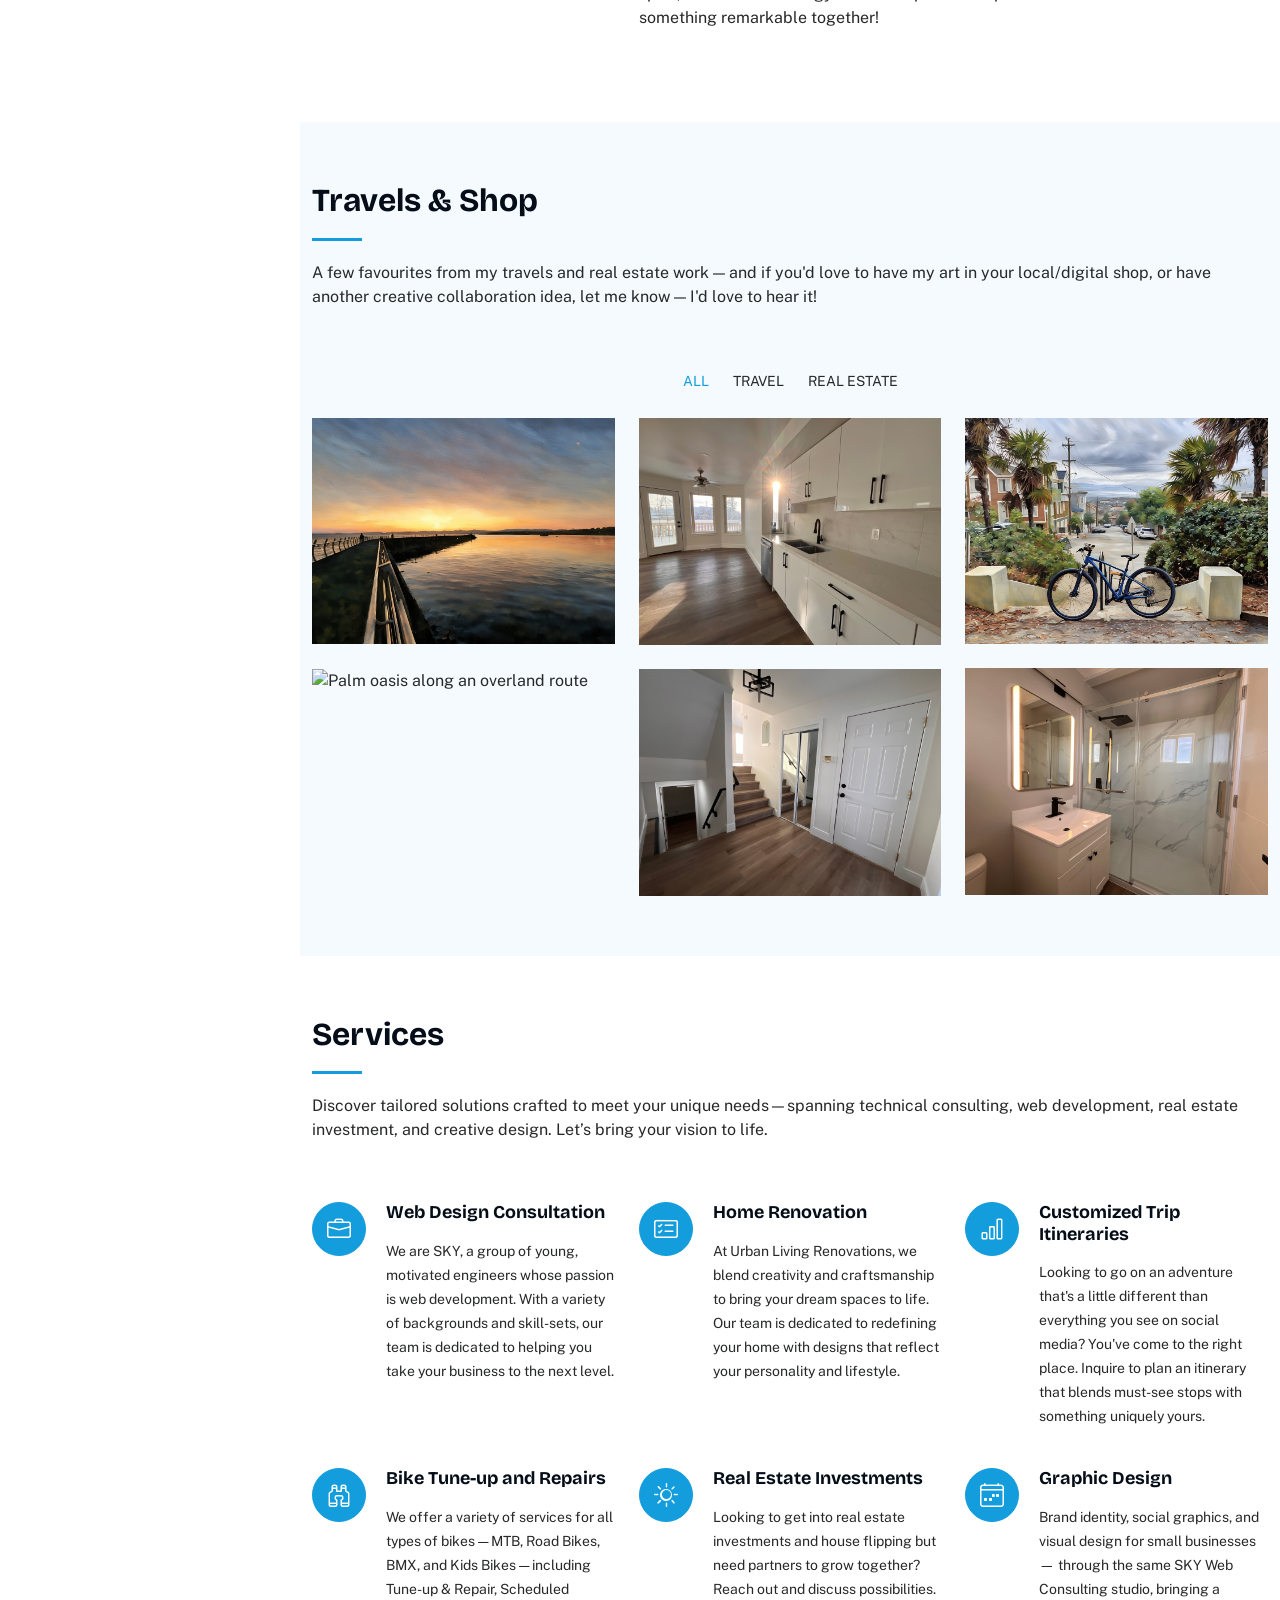
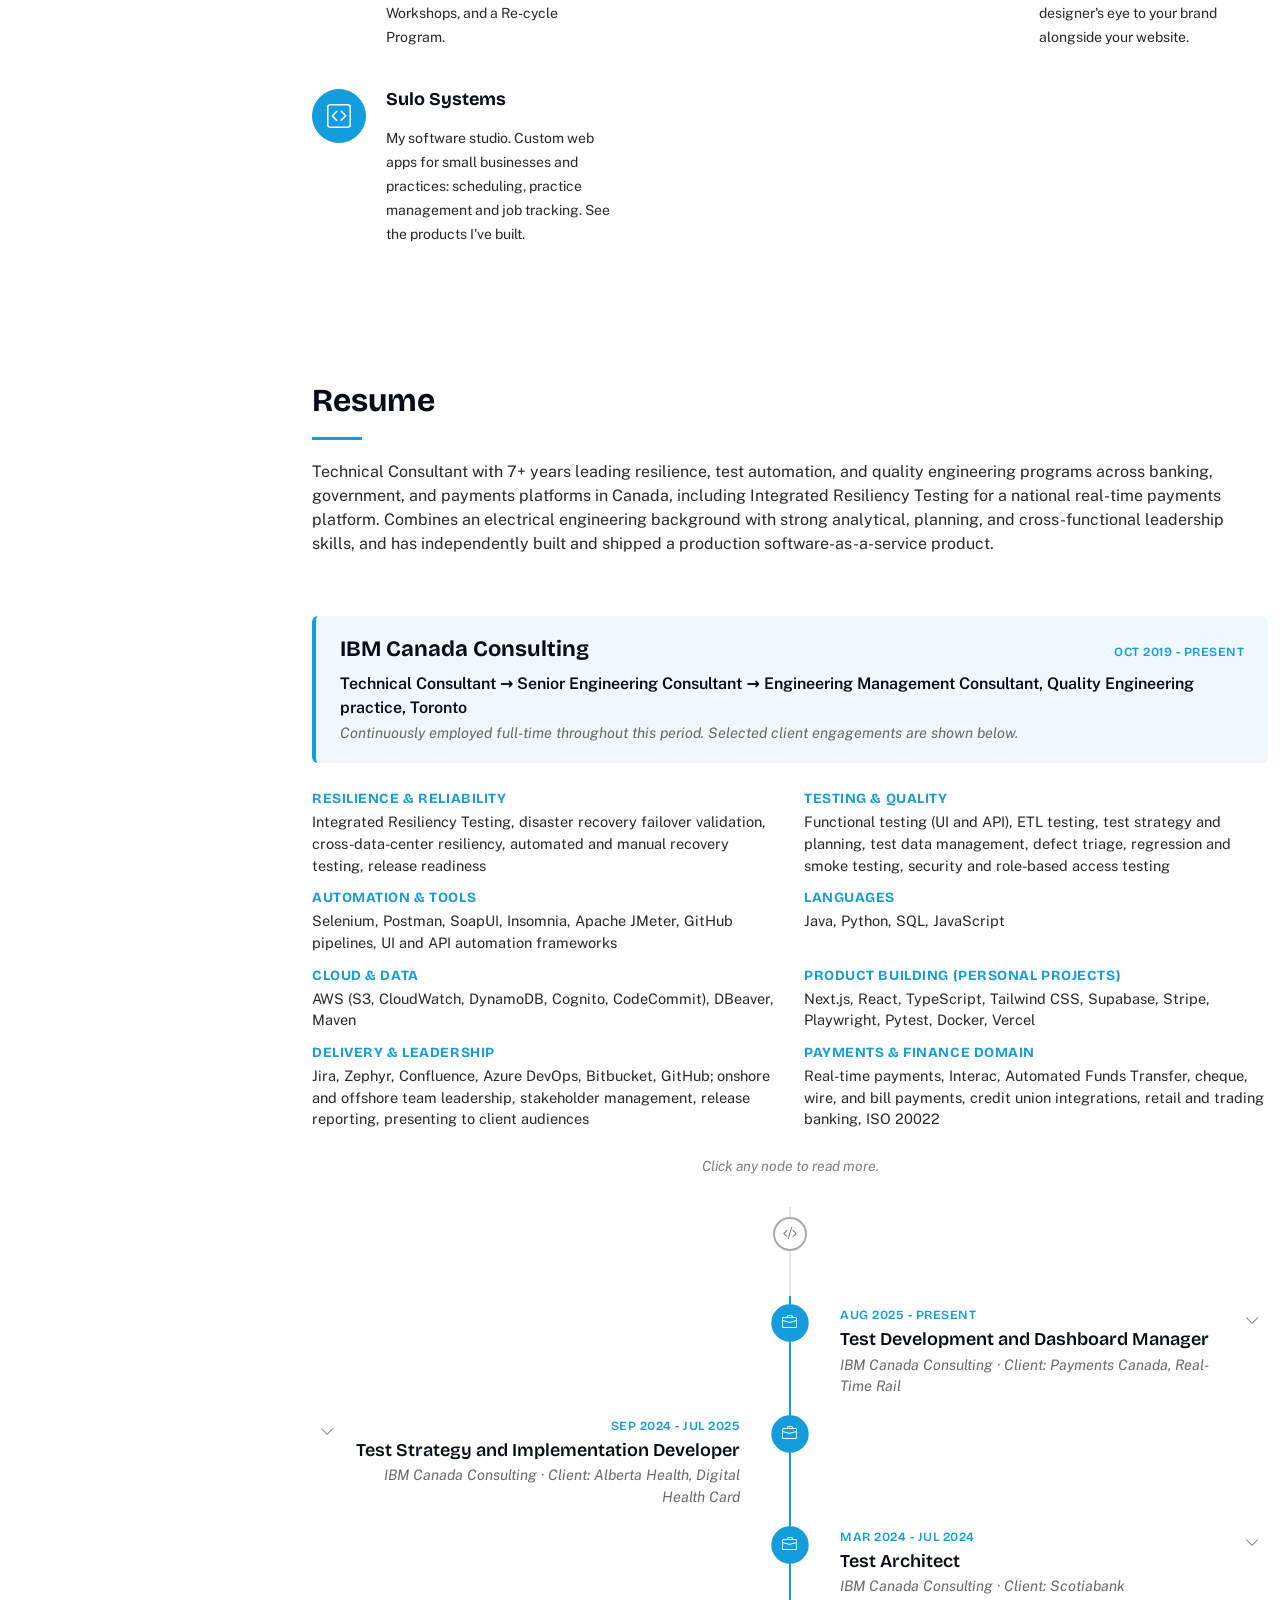
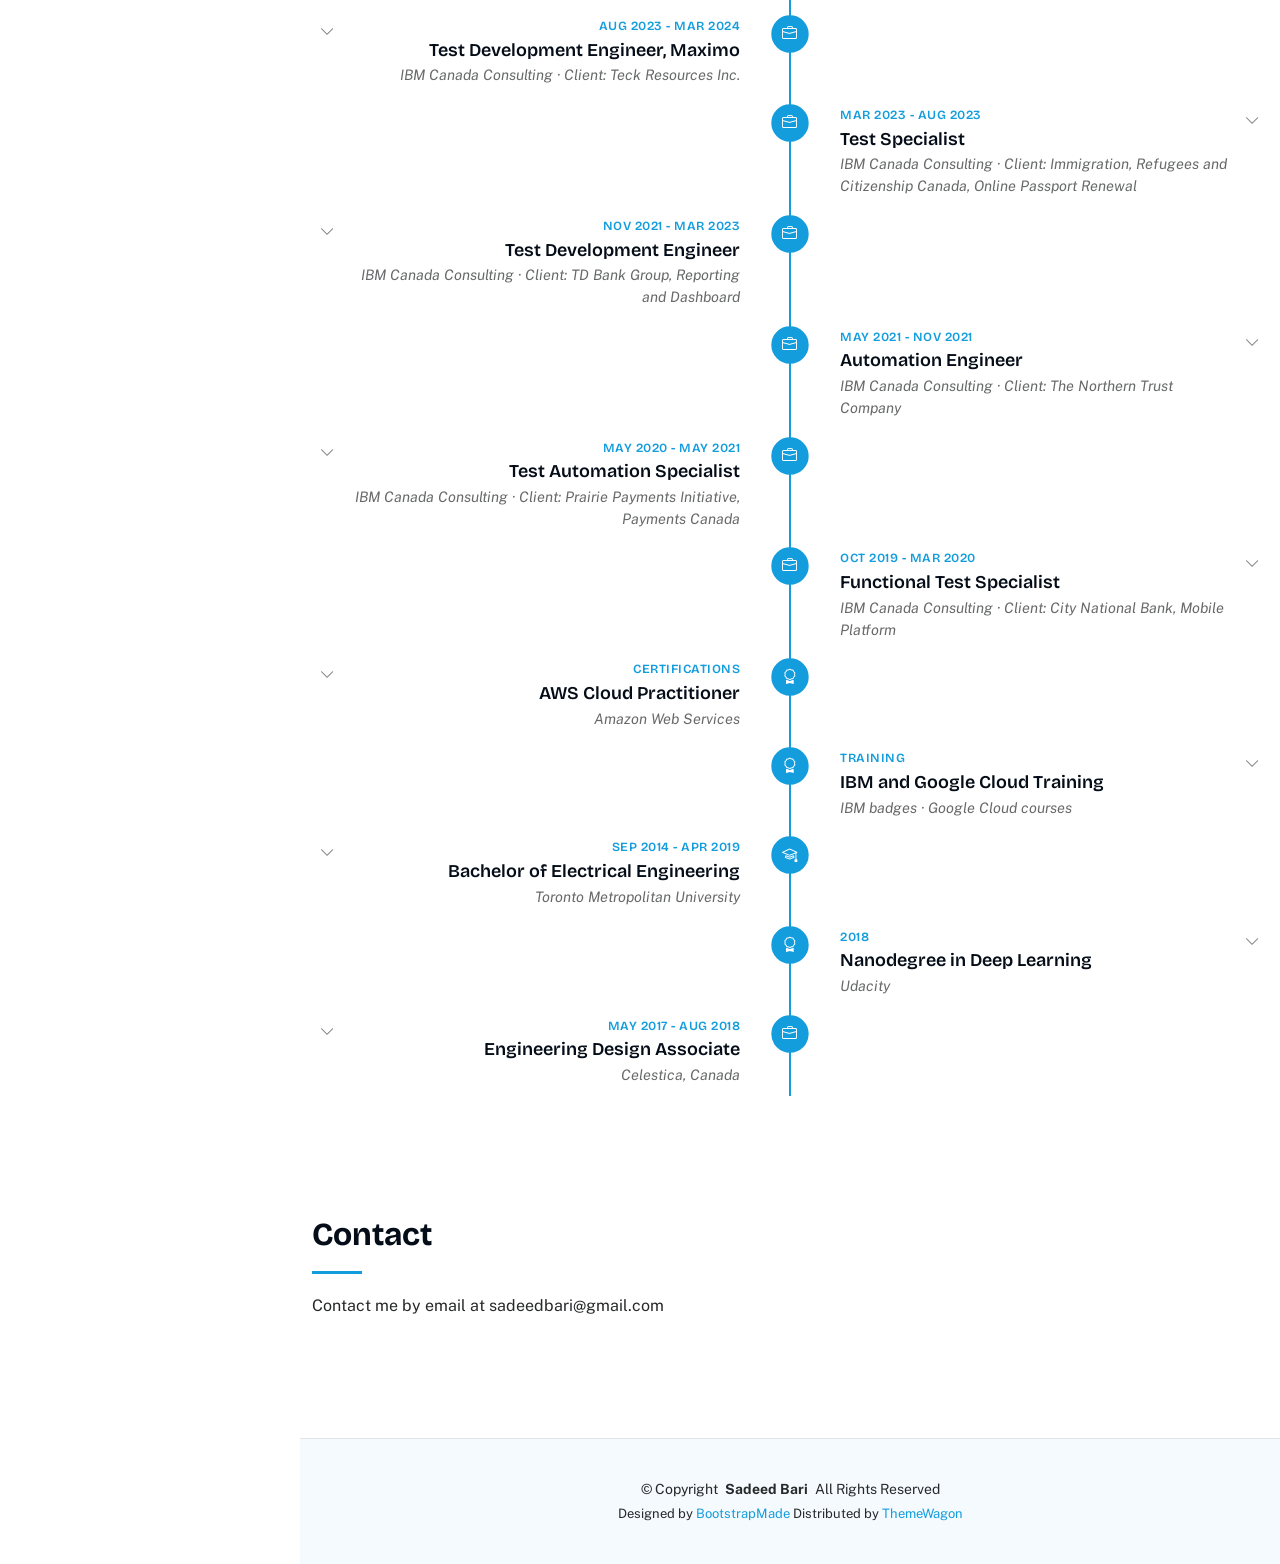
==== commit f6524418: "Update resume section from master resume Co-Authored-By: Claude Sonnet 5.5 <noreply@anthropic.com>" ====
--- a/index.html
+++ b/index.html
@@ -49,7 +49,7 @@
   <link href="assets/vendor/swiper/swiper-bundle.min.css" rel="stylesheet">
 
   <!-- Main CSS File -->
-  <link href="assets/css/main.css?v=20260922d" rel="stylesheet">
+  <link href="assets/css/main.css?v=20261019a" rel="stylesheet">
 
   <!-- =======================================================
   * Template Name: iPortfolio
@@ -352,38 +352,115 @@
       <!-- Section Title -->
       <div class="container section-title" data-aos="fade-up">
         <h2>Resume</h2>
-        <p>Engineering &amp; technical consultant with over 7 years of experience leading test automation, software delivery, and digital transformation
-		initiatives across banking and finance. Adept at leading cross-functional teams, driving automation strategy, and ensuring regulatory compliance.
-		Proven track record of mentoring team members and building client relationships that keep engineering efforts aligned with business objectives.
-		Strong consulting and analytical skills with a focus on delivering impactful results.</p>
+        <p>Technical Consultant with 7+ years leading resilience, test automation, and quality engineering programs across banking, government, and payments platforms in Canada, including Integrated Resiliency Testing for a national real-time payments platform. Combines an electrical engineering background with strong analytical, planning, and cross-functional leadership skills, and has independently built and shipped a production software-as-a-service product.</p>
       </div><!-- End Section Title -->
 
       <div class="container" data-aos="fade-up" data-aos-delay="100">
+
+        <div class="resume-employer">
+          <div class="resume-employer-head">
+            <h3>IBM Canada Consulting</h3>
+            <span class="timeline-date">Oct 2019 - Present</span>
+          </div>
+          <p class="resume-employer-role">Technical Consultant &rarr; Senior Engineering Consultant &rarr; Engineering Management Consultant, Quality Engineering practice, Toronto</p>
+          <p class="resume-employer-note">Continuously employed full-time throughout this period. Selected client engagements are shown below.</p>
+        </div>
+
+        <div class="resume-skills">
+          <div class="resume-skill"><h5>Resilience &amp; reliability</h5><p>Integrated Resiliency Testing, disaster recovery failover validation, cross-data-center resiliency, automated and manual recovery testing, release readiness</p></div>
+          <div class="resume-skill"><h5>Testing &amp; quality</h5><p>Functional testing (UI and API), ETL testing, test strategy and planning, test data management, defect triage, regression and smoke testing, security and role-based access testing</p></div>
+          <div class="resume-skill"><h5>Automation &amp; tools</h5><p>Selenium, Postman, SoapUI, Insomnia, Apache JMeter, GitHub pipelines, UI and API automation frameworks</p></div>
+          <div class="resume-skill"><h5>Languages</h5><p>Java, Python, SQL, JavaScript</p></div>
+          <div class="resume-skill"><h5>Cloud &amp; data</h5><p>AWS (S3, CloudWatch, DynamoDB, Cognito, CodeCommit), DBeaver, Maven</p></div>
+          <div class="resume-skill"><h5>Product building (personal projects)</h5><p>Next.js, React, TypeScript, Tailwind CSS, Supabase, Stripe, Playwright, Pytest, Docker, Vercel</p></div>
+          <div class="resume-skill"><h5>Delivery &amp; leadership</h5><p>Jira, Zephyr, Confluence, Azure DevOps, Bitbucket, GitHub; onshore and offshore team leadership, stakeholder management, release reporting, presenting to client audiences</p></div>
+          <div class="resume-skill"><h5>Payments &amp; finance domain</h5><p>Real-time payments, Interac, Automated Funds Transfer, cheque, wire, and bill payments, credit union integrations, retail and trading banking, ISO 20022</p></div>
+        </div>
+
         <p class="timeline-hint">Click any node to read more.</p>
 
         <div class="experience-timeline" id="experience-timeline">
+
+          <div class="timeline-item timeline-left" data-type="project">
+            <div class="timeline-side timeline-side-left">
+            <div class="timeline-card">
+              <div class="timeline-node" role="button" tabindex="0" aria-expanded="false">
+                <div class="timeline-node-text">
+                  <span class="timeline-date">Ongoing</span>
+                  <h4>Willow: Practice Management Platform</h4>
+                  <p class="timeline-company">Sulo Systems &middot; Personal project</p>
+                </div>
+                <i class="bi bi-chevron-down timeline-chevron"></i>
+              </div>
+              <div class="timeline-details">
+                <div class="timeline-details-inner">
+                  <ul>
+                  <li>Independently conceived, designed, and shipped a production multi-tenant software-as-a-service platform for therapists, covering scheduling, telehealth video, invoicing and billing, and a client portal. Live at <a href="https://willow.sulosystems.com" target="_blank" rel="noopener">willow.sulosystems.com</a>.</li>
+                  <li>Built with Next.js, React, TypeScript, Tailwind CSS, and Supabase (Postgres, authentication, file storage, Edge Functions), with row-level-security multi-tenancy and multi-factor authentication.</li>
+                  <li>Built directly on Stripe: subscription billing for platform revenue and Stripe Connect so practices are paid directly by their clients.</li>
+                  <li>Integrated Daily.co telehealth video and Resend transactional and inbound email into one product experience.</li>
+                  <li>Wrote automated end-to-end tests with Playwright and deploy through Vercel with GitHub-triggered deployments.</li>
+                  </ul>
+                </div>
+              </div>
+            </div>
+          </div>
+            <div class="timeline-rail">
+              <span class="timeline-dot"><i class="bi bi-code-slash"></i></span>
+            </div>
+            <div class="timeline-side timeline-side-right"></div>
+          </div><!-- End Timeline Item -->
+
+          <div class="timeline-item timeline-right" data-type="work">
+            <div class="timeline-side timeline-side-left"></div>
+            <div class="timeline-rail">
+              <span class="timeline-dot"><i class="bi bi-briefcase"></i></span>
+            </div>
+            <div class="timeline-side timeline-side-right">
+            <div class="timeline-card">
+              <div class="timeline-node" role="button" tabindex="0" aria-expanded="false">
+                <div class="timeline-node-text">
+                  <span class="timeline-date">Aug 2025 - Present</span>
+                  <h4>Test Development and Dashboard Manager</h4>
+                  <p class="timeline-company">IBM Canada Consulting &middot; Client: Payments Canada, Real-Time Rail</p>
+                </div>
+                <i class="bi bi-chevron-down timeline-chevron"></i>
+              </div>
+              <div class="timeline-details">
+                <div class="timeline-details-inner">
+                  <ul>
+                  <li>Lead Integrated Resiliency Testing for a national real-time payments platform, validating system behaviour under failure and recovery conditions, including disaster recovery failover, cross-data-center resiliency, and automated and manual recovery.</li>
+                  <li>Created the test scenarios and test cases covering real-time payment processing flows, recovery handling, and cross-data-center resiliency (256 test cases, 98.8% pass rate across multiple testing cycles).</li>
+                  <li>Own end-to-end test planning, scheduling, and cycle management across multiple testing cycles and platform-change re-runs.</li>
+                  <li>Manage the testing team and lead daily defect triage that tracks and drives resolution of issues and reliability weaknesses.</li>
+                  <li>Primary point of contact between the testing team and client stakeholders; write summary reports after each cycle and present results and outstanding defects to support release-readiness and go/no-go decisions.</li>
+                  <li>Partner with infrastructure and platform teams to validate platform changes before rollout, and investigate failures through logs, data, and system behaviour to find root causes.</li>
+                  </ul>
+                </div>
+              </div>
+            </div>
+          </div>
+          </div><!-- End Timeline Item -->
 
           <div class="timeline-item timeline-left" data-type="work">
             <div class="timeline-side timeline-side-left">
             <div class="timeline-card">
               <div class="timeline-node" role="button" tabindex="0" aria-expanded="false">
                 <div class="timeline-node-text">
-                  <span class="timeline-date">Aug 2025 - Present</span>
-                  <h4>Test Development and Dashboard Manager</h4>
-                  <p class="timeline-company">Payments Canada RTR, Canada</p>
-                </div>
-                <i class="bi bi-chevron-down timeline-chevron"></i>
-              </div>
-              <div class="timeline-details">
-                <div class="timeline-details-inner">
-                  <ul>
-                  <li>Created test scenarios and test cases covering real-time payment processing flows, recovery handling, disaster recovery failover, and cross-data-center resiliency for a national real-time payments program.</li>
-                  <li>Owned end-to-end test planning, scheduling, and cycle management across multiple testing cycles and platform-change re-runs.</li>
-                  <li>Managed a testing team executing over 250 test cases, achieving a 98%+ pass rate across all testing cycles.</li>
-                  <li>Led daily defect triage meetings, tracking and driving resolution of issues found during testing.</li>
-                  <li>Wrote summary reports after each testing cycle documenting results, defect status, and key metrics for stakeholders.</li>
-                  <li>Served as primary point of contact between the testing team and client stakeholders, communicating progress, risks, and blockers.</li>
-                  <li>Presented testing results and outstanding defects to stakeholders to support release readiness and go/no-go decisions.</li>
+                  <span class="timeline-date">Sep 2024 - Jul 2025</span>
+                  <h4>Test Strategy and Implementation Developer</h4>
+                  <p class="timeline-company">IBM Canada Consulting &middot; Client: Alberta Health, Digital Health Card</p>
+                </div>
+                <i class="bi bi-chevron-down timeline-chevron"></i>
+              </div>
+              <div class="timeline-details">
+                <div class="timeline-details-inner">
+                  <ul>
+                  <li>Developed and implemented test strategies for backend APIs, database transformations, and system integration for the move from the laminated Health Card to a digital Health Card.</li>
+                  <li>Created test cases from solution design documentation and presented them to stakeholders to confirm coverage and quality.</li>
+                  <li>Executed test cases using SoapUI and supported database testing for the migration of data from legacy to modern cloud systems (extract, transform, load).</li>
+                  <li>Used SQL and DBeaver to automate queries in the Alberta Health Data Warehouse, validating data against design documentation and requirements.</li>
+                  <li>Created test data for required scenarios, including negative scenarios and edge cases, and collaborated with cross-functional teams on integration of new system components.</li>
                   </ul>
                 </div>
               </div>
@@ -404,21 +481,19 @@
             <div class="timeline-card">
               <div class="timeline-node" role="button" tabindex="0" aria-expanded="false">
                 <div class="timeline-node-text">
-                  <span class="timeline-date">Sep 2024 - Jul 2025</span>
-                  <h4>Test Strategy and Implementation Developer</h4>
-                  <p class="timeline-company">Alberta Health - Digital Card Transformation Project, Canada</p>
-                </div>
-                <i class="bi bi-chevron-down timeline-chevron"></i>
-              </div>
-              <div class="timeline-details">
-                <div class="timeline-details-inner">
-                  <ul>
-                  <li>Developed and implemented test strategies for backend APIs, database transformations, and system integration.</li>
-                  <li>Created test cases from solution design documentation and presented them to stakeholders to ensure comprehensive coverage and quality.</li>
-                  <li>Executed test cases using SoapUI and supported database testing for data migration from legacy to modern systems.</li>
-                  <li>Used SQL and DBeaver to automate queries within the Alberta Health Data Warehouse, validating data against design documentation and requirements.</li>
-                  <li>Created test data for required scenarios, including negative scenarios and edge cases.</li>
-                  <li>Collaborated with cross-functional teams to ensure accurate testing and seamless integration of new system components.</li>
+                  <span class="timeline-date">Mar 2024 - Jul 2024</span>
+                  <h4>Test Architect</h4>
+                  <p class="timeline-company">IBM Canada Consulting &middot; Client: Scotiabank</p>
+                </div>
+                <i class="bi bi-chevron-down timeline-chevron"></i>
+              </div>
+              <div class="timeline-details">
+                <div class="timeline-details-inner">
+                  <ul>
+                  <li>Designed and implemented a comprehensive test automation strategy in collaboration with project leads.</li>
+                  <li>Supported development of a UI-based automation framework for a custom desktop application with no existing industry-standard tooling, automating retrieval, editing, and resubmission of check-image exchange files.</li>
+                  <li>Managed and supported a team of four onshore and offshore resources, covering communication, automation development, and test execution.</li>
+                  <li>Presented test automation solutions to IBM and external stakeholders and gathered feedback to improve processes and coverage.</li>
                   </ul>
                 </div>
               </div>
@@ -431,19 +506,19 @@
             <div class="timeline-card">
               <div class="timeline-node" role="button" tabindex="0" aria-expanded="false">
                 <div class="timeline-node-text">
-                  <span class="timeline-date">Mar 2024 - Jul 2024</span>
-                  <h4>Test Architect</h4>
-                  <p class="timeline-company">Bank of Nova Scotia, Canada</p>
-                </div>
-                <i class="bi bi-chevron-down timeline-chevron"></i>
-              </div>
-              <div class="timeline-details">
-                <div class="timeline-details-inner">
-                  <ul>
-                  <li>Designed and implemented a comprehensive test automation strategy in collaboration with project leads.</li>
-                  <li>Supported development of a UI-based automation framework, automating a process with no existing industry-standard tooling.</li>
-                  <li>Managed and supported a team of four onshore and offshore resources, ensuring effective communication and successful execution of testing activities.</li>
-                  <li>Presented test automation solutions to IBM and external stakeholders, gathering feedback to enhance processes and ensure thorough test coverage.</li>
+                  <span class="timeline-date">Aug 2023 - Mar 2024</span>
+                  <h4>Test Development Engineer, Maximo</h4>
+                  <p class="timeline-company">IBM Canada Consulting &middot; Client: Teck Resources Inc.</p>
+                </div>
+                <i class="bi bi-chevron-down timeline-chevron"></i>
+              </div>
+              <div class="timeline-details">
+                <div class="timeline-details-inner">
+                  <ul>
+                  <li>Led IBM Maximo implementation testing for complex client customizations: reviewed design documentation, developed feature tests, and created test flows for built-in and custom applications.</li>
+                  <li>Conducted functional testing covering end-user use cases, security, and role-based content management.</li>
+                  <li>Organized and facilitated defect triage calls, supported test team management, and tracked progress with regular stakeholder reporting.</li>
+                  <li>Compiled release statistics for internal and client-facing reports, and presented new features to client teams, resolving scenarios found during pre-production evaluations.</li>
                   </ul>
                 </div>
               </div>
@@ -464,20 +539,19 @@
             <div class="timeline-card">
               <div class="timeline-node" role="button" tabindex="0" aria-expanded="false">
                 <div class="timeline-node-text">
-                  <span class="timeline-date">Aug 2023 - Mar 2024</span>
-                  <h4>Test Development Engineer - Maximo</h4>
-                  <p class="timeline-company">Teck Resources Inc., Canada</p>
-                </div>
-                <i class="bi bi-chevron-down timeline-chevron"></i>
-              </div>
-              <div class="timeline-details">
-                <div class="timeline-details-inner">
-                  <ul>
-                  <li>Led Maximo implementation testing efforts, including reviewing design documentation and creating test flows for built-in and custom applications.</li>
-                  <li>Conducted functional testing for Maximo applications, covering end-user use cases, security, and role-based content management.</li>
-                  <li>Organized and facilitated defect triage calls, supported test team management, and tracked progress and reporting for stakeholders.</li>
-                  <li>Compiled release statistics for internal and client-facing reports, ensuring clear communication of project status and outcomes.</li>
-                  <li>Presented new features to client teams, addressed questions, and resolved scenarios identified during pre-production evaluations.</li>
+                  <span class="timeline-date">Mar 2023 - Aug 2023</span>
+                  <h4>Test Specialist</h4>
+                  <p class="timeline-company">IBM Canada Consulting &middot; Client: Immigration, Refugees and Citizenship Canada, Online Passport Renewal</p>
+                </div>
+                <i class="bi bi-chevron-down timeline-chevron"></i>
+              </div>
+              <div class="timeline-details">
+                <div class="timeline-details-inner">
+                  <ul>
+                  <li>Analyzed 19 user stories covering features and integration services to define API and functionality requirements.</li>
+                  <li>Developed test cases, created test automation scripts, and executed tests against detailed requirements, working iteratively with developers to resolve defects within project timelines.</li>
+                  <li>Used AWS services (CodeCommit, DynamoDB, Cognito, CloudWatch) for deployments, test data creation, verification, and log analysis.</li>
+                  <li>Managed projects and test cases in Jira and Azure DevOps; set up test automation and executed API tests using Postman.</li>
                   </ul>
                 </div>
               </div>
@@ -490,20 +564,19 @@
             <div class="timeline-card">
               <div class="timeline-node" role="button" tabindex="0" aria-expanded="false">
                 <div class="timeline-node-text">
-                  <span class="timeline-date">Mar 2023 - Aug 2023</span>
-                  <h4>Test Specialist</h4>
-                  <p class="timeline-company">Immigration, Refugees and Citizenship Canada, Canada</p>
-                </div>
-                <i class="bi bi-chevron-down timeline-chevron"></i>
-              </div>
-              <div class="timeline-details">
-                <div class="timeline-details-inner">
-                  <ul>
-                  <li>Analyzed 19 user stories covering features and integration services to define API and functionality requirements.</li>
-                  <li>Developed test cases, created test automation scripts, and executed tests based on detailed requirements.</li>
-                  <li>Collaborated iteratively with developers to identify and resolve defects within project timelines, ensuring quality deliverables.</li>
-                  <li>Used AWS CodeCommit, DynamoDB, Cognito, and CloudWatch for deployments, test data creation, verification, and log analysis.</li>
-                  <li>Managed projects and test cases using Jira and Azure DevOps; set up and executed API tests using Postman.</li>
+                  <span class="timeline-date">Nov 2021 - Mar 2023</span>
+                  <h4>Test Development Engineer</h4>
+                  <p class="timeline-company">IBM Canada Consulting &middot; Client: TD Bank Group, Reporting and Dashboard</p>
+                </div>
+                <i class="bi bi-chevron-down timeline-chevron"></i>
+              </div>
+              <div class="timeline-details">
+                <div class="timeline-details-inner">
+                  <ul>
+                  <li>Worked on the Reporting and Dashboard feature of a larger project, generating custom reports from requirements and ensuring data accuracy across reports and dashboards.</li>
+                  <li>Analyzed user stories with business system analysts, developers, and test teams to define an effective test strategy.</li>
+                  <li>Designed system flow models using Ignite Modeling tools to guide test scenarios for onshore and offshore testing teams, and managed cross-functional resources so execution matched defined scenarios.</li>
+                  <li>Created detailed flow diagrams and service virtualization data request documentation, and presented test scenarios and design flows to internal and client teams.</li>
                   </ul>
                 </div>
               </div>
@@ -524,21 +597,77 @@
             <div class="timeline-card">
               <div class="timeline-node" role="button" tabindex="0" aria-expanded="false">
                 <div class="timeline-node-text">
-                  <span class="timeline-date">Nov 2021 - Mar 2023</span>
-                  <h4>Test Development Engineer</h4>
-                  <p class="timeline-company">TD Bank Group, Canada</p>
-                </div>
-                <i class="bi bi-chevron-down timeline-chevron"></i>
-              </div>
-              <div class="timeline-details">
-                <div class="timeline-details-inner">
-                  <ul>
-                  <li>Worked on the Reporting and Dashboard component of a larger project, generating custom reports and ensuring data accuracy across reports and dashboards.</li>
-                  <li>Analyzed user stories with business system analysts, developers, and test teams to define and develop an effective test strategy.</li>
-                  <li>Designed system flow models using Ignite modeling tools, supporting test scenario development for onshore and offshore testing teams.</li>
-                  <li>Managed cross-functional resources to ensure successful test execution aligned with defined scenarios and project objectives.</li>
-                  <li>Created detailed flow diagrams and simulation/virtualization data request documentation to support testing and system validation.</li>
-                  <li>Presented test scenarios and design flow documentation to internal and client teams, addressing questions and modifications.</li>
+                  <span class="timeline-date">May 2021 - Nov 2021</span>
+                  <h4>Automation Engineer</h4>
+                  <p class="timeline-company">IBM Canada Consulting &middot; Client: The Northern Trust Company</p>
+                </div>
+                <i class="bi bi-chevron-down timeline-chevron"></i>
+              </div>
+              <div class="timeline-details">
+                <div class="timeline-details-inner">
+                  <ul>
+                  <li>Worked on a complex trading application as part of the automation team.</li>
+                  <li>Designed data mapping infrastructure using Java, Maven, and Microsoft Excel.</li>
+                  <li>Wrote custom Python scripts for time-consuming conditional scenarios, cutting processing time from hours to seconds.</li>
+                  <li>Troubleshot issues for the testing team to find root causes, and used Jira for task management while the team transitioned to an agile approach.</li>
+                  </ul>
+                </div>
+              </div>
+            </div>
+          </div>
+          </div><!-- End Timeline Item -->
+
+          <div class="timeline-item timeline-left" data-type="work">
+            <div class="timeline-side timeline-side-left">
+            <div class="timeline-card">
+              <div class="timeline-node" role="button" tabindex="0" aria-expanded="false">
+                <div class="timeline-node-text">
+                  <span class="timeline-date">May 2020 - May 2021</span>
+                  <h4>Test Automation Specialist</h4>
+                  <p class="timeline-company">IBM Canada Consulting &middot; Client: Prairie Payments Initiative, Payments Canada</p>
+                </div>
+                <i class="bi bi-chevron-down timeline-chevron"></i>
+              </div>
+              <div class="timeline-details">
+                <div class="timeline-details-inner">
+                  <ul>
+                  <li>Lead test automation engineer on a cloud-based integration platform connecting credit unions across Manitoba, Saskatchewan, and Alberta to Interac, Automated Funds Transfer, cheques, wires, and bill payments, working directly with developers and the solution architect.</li>
+                  <li>Wrote Postman test cases for microservices APIs: confirmed expected responses, compared request and response identifiers, and checked header values.</li>
+                  <li>Added pre-request scripts that parse response data from one API for use in the next, and JavaScript that generates unique test data on every request, saving large amounts of regression testing time.</li>
+                  <li>Helped move the Postman collections into Apache JMeter, and set up scheduled automated test runs through a GitHub pipeline with failure notifications.</li>
+                  </ul>
+                </div>
+              </div>
+            </div>
+          </div>
+            <div class="timeline-rail">
+              <span class="timeline-dot"><i class="bi bi-briefcase"></i></span>
+            </div>
+            <div class="timeline-side timeline-side-right"></div>
+          </div><!-- End Timeline Item -->
+
+          <div class="timeline-item timeline-right" data-type="work">
+            <div class="timeline-side timeline-side-left"></div>
+            <div class="timeline-rail">
+              <span class="timeline-dot"><i class="bi bi-briefcase"></i></span>
+            </div>
+            <div class="timeline-side timeline-side-right">
+            <div class="timeline-card">
+              <div class="timeline-node" role="button" tabindex="0" aria-expanded="false">
+                <div class="timeline-node-text">
+                  <span class="timeline-date">Oct 2019 - Mar 2020</span>
+                  <h4>Functional Test Specialist</h4>
+                  <p class="timeline-company">IBM Canada Consulting &middot; Client: City National Bank, Mobile Platform</p>
+                </div>
+                <i class="bi bi-chevron-down timeline-chevron"></i>
+              </div>
+              <div class="timeline-details">
+                <div class="timeline-details-inner">
+                  <ul>
+                  <li>Delivered and deployed the mobile platform for 340,000+ customers; developed test strategy and design with client teams and executed front-end and API tests through to production.</li>
+                  <li>Found API and mobile defects, including integration defects, and created action items to resolve them; ran defect triage meetings and facilitated regression and smoke testing.</li>
+                  <li>Worked on mobile app content management, keeping app and website event flows in sync, and designed user flowcharts for the whole mobile application.</li>
+                  <li>Served as test data management specialist and liaison between the client and IBM so all test data was available; created regression test cases and runs in Jira.</li>
                   </ul>
                 </div>
               </div>
@@ -551,16 +680,17 @@
             <div class="timeline-card">
               <div class="timeline-node" role="button" tabindex="0" aria-expanded="false">
                 <div class="timeline-node-text">
-                  <span class="timeline-date">2021</span>
-                  <h4>IBM Leadership Academy</h4>
-                  <p class="timeline-company">Ivey Business School</p>
-                </div>
-                <i class="bi bi-chevron-down timeline-chevron"></i>
-              </div>
-              <div class="timeline-details">
-                <div class="timeline-details-inner">
-                  <ul>
-                  <li>Completed IBM Consulting’s internal leadership development program, delivered in partnership with Ivey Business School, focused on people leadership, strategic thinking, and client relationship skills.</li>
+                  <span class="timeline-date">Certifications</span>
+                  <h4>AWS Cloud Practitioner</h4>
+                  <p class="timeline-company">Amazon Web Services</p>
+                </div>
+                <i class="bi bi-chevron-down timeline-chevron"></i>
+              </div>
+              <div class="timeline-details">
+                <div class="timeline-details-inner">
+                  <ul>
+                  <li>Foundational certification covering AWS core services, cloud concepts, security, and pricing.</li>
+                  <li><strong>Selenium IDE:</strong> Udemy certification in browser test automation.</li>
                   </ul>
                 </div>
               </div>
@@ -581,119 +711,26 @@
             <div class="timeline-card">
               <div class="timeline-node" role="button" tabindex="0" aria-expanded="false">
                 <div class="timeline-node-text">
-                  <span class="timeline-date">2021</span>
-                  <h4>AWS Certified Solutions Architect Associate</h4>
-                  <p class="timeline-company">Udemy</p>
-                </div>
-                <i class="bi bi-chevron-down timeline-chevron"></i>
-              </div>
-              <div class="timeline-details">
-                <div class="timeline-details-inner">
-                  <ul>
-                  <li>Certification covering AWS core services and cloud architecture best practices, including EC2, S3, VPC, IAM, and designing resilient, cost-effective systems on AWS.</li>
-                  </ul>
-                </div>
-              </div>
-            </div>
-          </div>
-          </div><!-- End Timeline Item -->
-
-          <div class="timeline-item timeline-left" data-type="work">
+                  <span class="timeline-date">Training</span>
+                  <h4>IBM and Google Cloud Training</h4>
+                  <p class="timeline-company">IBM badges &middot; Google Cloud courses</p>
+                </div>
+                <i class="bi bi-chevron-down timeline-chevron"></i>
+              </div>
+              <div class="timeline-details">
+                <div class="timeline-details-inner">
+                  <ul>
+                  <li><strong>IBM badges:</strong> Enterprise Design Thinking Practitioner, Agile Explorer, Cognitive Practitioner, Docker Essentials, Blockchain Essentials, Microservices with Istio and IBM Cloud Kubernetes Service, Quantum Communications.</li>
+                  <li><strong>Google Cloud:</strong> Generative AI, Large Language Models, Responsible AI, Digital Transformation, and Modernize Infrastructure and Applications.</li>
+                  </ul>
+                </div>
+              </div>
+            </div>
+          </div>
+          </div><!-- End Timeline Item -->
+
+          <div class="timeline-item timeline-left" data-type="education">
             <div class="timeline-side timeline-side-left">
-            <div class="timeline-card">
-              <div class="timeline-node" role="button" tabindex="0" aria-expanded="false">
-                <div class="timeline-node-text">
-                  <span class="timeline-date">May 2021 - Nov 2021</span>
-                  <h4>Automation Engineer</h4>
-                  <p class="timeline-company">The Northern Trust Company, Canada</p>
-                </div>
-                <i class="bi bi-chevron-down timeline-chevron"></i>
-              </div>
-              <div class="timeline-details">
-                <div class="timeline-details-inner">
-                  <ul>
-                  <li>Worked on a complex trading application as part of the Automation team.</li>
-                  <li>Designed data mapping infrastructure using Java, the Maven framework, and Microsoft Excel.</li>
-                  <li>Developed custom Python scripts to address time-consuming complexities, reducing conditional scenario processing time from hours to seconds.</li>
-                  <li>Troubleshot issues for the testing team, identifying and addressing root causes.</li>
-                  <li>Used Jira for task management while working on a team transitioning to an agile approach.</li>
-                  </ul>
-                </div>
-              </div>
-            </div>
-          </div>
-            <div class="timeline-rail">
-              <span class="timeline-dot"><i class="bi bi-briefcase"></i></span>
-            </div>
-            <div class="timeline-side timeline-side-right"></div>
-          </div><!-- End Timeline Item -->
-
-          <div class="timeline-item timeline-right" data-type="work">
-            <div class="timeline-side timeline-side-left"></div>
-            <div class="timeline-rail">
-              <span class="timeline-dot"><i class="bi bi-briefcase"></i></span>
-            </div>
-            <div class="timeline-side timeline-side-right">
-            <div class="timeline-card">
-              <div class="timeline-node" role="button" tabindex="0" aria-expanded="false">
-                <div class="timeline-node-text">
-                  <span class="timeline-date">May 2020 - May 2021</span>
-                  <h4>Test Automation Specialist</h4>
-                  <p class="timeline-company">Prairie Payments Initiative - Digital Integration Pattern, Canada</p>
-                </div>
-                <i class="bi bi-chevron-down timeline-chevron"></i>
-              </div>
-              <div class="timeline-details">
-                <div class="timeline-details-inner">
-                  <ul>
-                  <li>Wrote test cases for microservices APIs using Postman, validating responses, comparing request/response identifiers, and verifying header values.</li>
-                  <li>Built pre-request scripts to automatically parse response data from one API for use in subsequent calls, reducing regression testing time across the full API suite.</li>
-                  <li>Wrote JavaScript scripts in Postman to automate unique test data creation, so concurrent requests could run without conflicts.</li>
-                  <li>Collaborated with the testing team to transition Postman test collections into Apache JMeter.</li>
-                  <li>Set up automated, scheduled test runs using a GitHub pipeline to keep API test coverage current and catch failures early.</li>
-                  </ul>
-                </div>
-              </div>
-            </div>
-          </div>
-          </div><!-- End Timeline Item -->
-
-          <div class="timeline-item timeline-left" data-type="work">
-            <div class="timeline-side timeline-side-left">
-            <div class="timeline-card">
-              <div class="timeline-node" role="button" tabindex="0" aria-expanded="false">
-                <div class="timeline-node-text">
-                  <span class="timeline-date">Oct 2019 - Mar 2020</span>
-                  <h4>Functional Test Specialist</h4>
-                  <p class="timeline-company">IBM - City National Bank (CNB), Canada</p>
-                </div>
-                <i class="bi bi-chevron-down timeline-chevron"></i>
-              </div>
-              <div class="timeline-details">
-                <div class="timeline-details-inner">
-                  <ul>
-                  <li>Worked on content management for the bank’s mobile application, including digital asset management and workflow automation for testing various event flows.</li>
-                  <li>Identified API and mobile defects, including integration issues, and created action items to drive resolution.</li>
-                  <li>Designed user flowcharts for the mobile application using object-oriented design practices, and created regression test cases and test runs in Jira.</li>
-                  <li>Ran defect triage meetings and facilitated regression and smoke testing, recording and analyzing results to continuously improve the testing process.</li>
-                  <li>Served as Test Data Management specialist, acting as liaison between the client and IBM to ensure all required test data was available.</li>
-                  </ul>
-                </div>
-              </div>
-            </div>
-          </div>
-            <div class="timeline-rail">
-              <span class="timeline-dot"><i class="bi bi-briefcase"></i></span>
-            </div>
-            <div class="timeline-side timeline-side-right"></div>
-          </div><!-- End Timeline Item -->
-
-          <div class="timeline-item timeline-right" data-type="education">
-            <div class="timeline-side timeline-side-left"></div>
-            <div class="timeline-rail">
-              <span class="timeline-dot"><i class="bi bi-mortarboard"></i></span>
-            </div>
-            <div class="timeline-side timeline-side-right">
             <div class="timeline-card">
               <div class="timeline-node" role="button" tabindex="0" aria-expanded="false">
                 <div class="timeline-node-text">
@@ -706,7 +743,6 @@
               <div class="timeline-details">
                 <div class="timeline-details-inner">
                   <ul>
-                  <li>IEEE Canadian Foundation Scholar Award.</li>
                   <li><strong>Java:</strong> Analyzed, designed, and implemented a banking application using Java and JavaFX in Eclipse, applying UML diagrams and engineering design patterns, and testing with black-box and white-box methods.</li>
                   <li><strong>C:</strong> Programmed a multi-purpose media centre on an ARM Cortex M3 (MCB1700 board, uVision) using RTX real-time scheduling, multithreading, and conditional execution.</li>
                   </ul>
@@ -714,10 +750,18 @@
               </div>
             </div>
           </div>
-          </div><!-- End Timeline Item -->
-
-          <div class="timeline-item timeline-left" data-type="cert">
-            <div class="timeline-side timeline-side-left">
+            <div class="timeline-rail">
+              <span class="timeline-dot"><i class="bi bi-mortarboard"></i></span>
+            </div>
+            <div class="timeline-side timeline-side-right"></div>
+          </div><!-- End Timeline Item -->
+
+          <div class="timeline-item timeline-right" data-type="cert">
+            <div class="timeline-side timeline-side-left"></div>
+            <div class="timeline-rail">
+              <span class="timeline-dot"><i class="bi bi-award"></i></span>
+            </div>
+            <div class="timeline-side timeline-side-right">
             <div class="timeline-card">
               <div class="timeline-node" role="button" tabindex="0" aria-expanded="false">
                 <div class="timeline-node-text">
@@ -736,18 +780,10 @@
               </div>
             </div>
           </div>
-            <div class="timeline-rail">
-              <span class="timeline-dot"><i class="bi bi-award"></i></span>
-            </div>
-            <div class="timeline-side timeline-side-right"></div>
-          </div><!-- End Timeline Item -->
-
-          <div class="timeline-item timeline-right" data-type="work">
-            <div class="timeline-side timeline-side-left"></div>
-            <div class="timeline-rail">
-              <span class="timeline-dot"><i class="bi bi-briefcase"></i></span>
-            </div>
-            <div class="timeline-side timeline-side-right">
+          </div><!-- End Timeline Item -->
+
+          <div class="timeline-item timeline-left" data-type="work">
+            <div class="timeline-side timeline-side-left">
             <div class="timeline-card">
               <div class="timeline-node" role="button" tabindex="0" aria-expanded="false">
                 <div class="timeline-node-text">
@@ -760,21 +796,24 @@
               <div class="timeline-details">
                 <div class="timeline-details-inner">
                   <ul>
-                  <li>Performed Schematic Modeling Analysis and Hardware Review for Telecom, Consumer, and Aerospace &amp; Defense customer designs using Cadence’s Concept HDL and Allegro.</li>
-                  <li>Created component models using Celestica’s proprietary Schematic Modeling Tools, reviewing vendor-supplied datasheets and extracting data.</li>
-                  <li>Helped create, review, and submit professional Schematic Modeling reports, ensuring correct technical and grammatical content.</li>
-                  <li>Learned the fundamentals of Signal Integrity using IBIS models in Mentor Hyperlynx, with a particular focus on the DDR3 SDRAM interface and timing analysis.</li>
-                  </ul>
-                </div>
-              </div>
-            </div>
-          </div>
+                  <li>Performed Schematic Modeling Analysis and Hardware Review for Telecom, Consumer, and Aerospace &amp; Defense customer designs using Cadence Concept HDL and Allegro.</li>
+                  <li>Created component models using Celestica&rsquo;s proprietary Schematic Modeling Tools, reviewing vendor datasheets and extracting data.</li>
+                  <li>Helped create, review, and submit professional Schematic Modeling reports, ensuring technical and grammatical accuracy.</li>
+                  <li>Learned the fundamentals of Signal Integrity using IBIS models in Mentor Hyperlynx, with a focus on the DDR3 SDRAM interface and timing analysis.</li>
+                  </ul>
+                </div>
+              </div>
+            </div>
+          </div>
+            <div class="timeline-rail">
+              <span class="timeline-dot"><i class="bi bi-briefcase"></i></span>
+            </div>
+            <div class="timeline-side timeline-side-right"></div>
           </div><!-- End Timeline Item -->
 
         </div>
 
       </div>
-
 
     </section><!-- /Resume Section -->
 
--- a/assets/css/main.css
+++ b/assets/css/main.css
@@ -725,6 +725,72 @@
   background-color: var(--accent-color);
 }
 
+/* Resume: employer block + skills */
+.resume-employer {
+  max-width: 980px;
+  margin: 0 auto 28px;
+  padding: 20px 24px;
+  background: color-mix(in srgb, var(--accent-color), transparent 93%);
+  border-left: 4px solid var(--accent-color);
+  border-radius: 6px;
+}
+
+.resume-employer-head {
+  display: flex;
+  flex-wrap: wrap;
+  justify-content: space-between;
+  align-items: baseline;
+  gap: 6px 16px;
+}
+
+.resume-employer h3 {
+  margin: 0;
+  font-size: 22px;
+  font-weight: 700;
+}
+
+.resume-employer-role {
+  margin: 6px 0 2px;
+  font-weight: 600;
+  color: var(--heading-color);
+}
+
+.resume-employer-note {
+  margin: 0;
+  font-size: 14.5px;
+  font-style: italic;
+  color: color-mix(in srgb, var(--default-color), transparent 30%);
+}
+
+.resume-skills {
+  max-width: 980px;
+  margin: 0 auto 36px;
+  display: grid;
+  grid-template-columns: repeat(2, minmax(0, 1fr));
+  gap: 14px 28px;
+}
+
+.resume-skill h5 {
+  margin: 0 0 3px;
+  font-size: 14px;
+  font-weight: 700;
+  text-transform: uppercase;
+  letter-spacing: 0.04em;
+  color: var(--accent-color);
+}
+
+.resume-skill p {
+  margin: 0;
+  font-size: 14.5px;
+  line-height: 1.5;
+}
+
+@media (max-width: 767px) {
+  .resume-skills {
+    grid-template-columns: 1fr;
+  }
+}
+
 /*--------------------------------------------------------------
 # Resume Section
 --------------------------------------------------------------*/
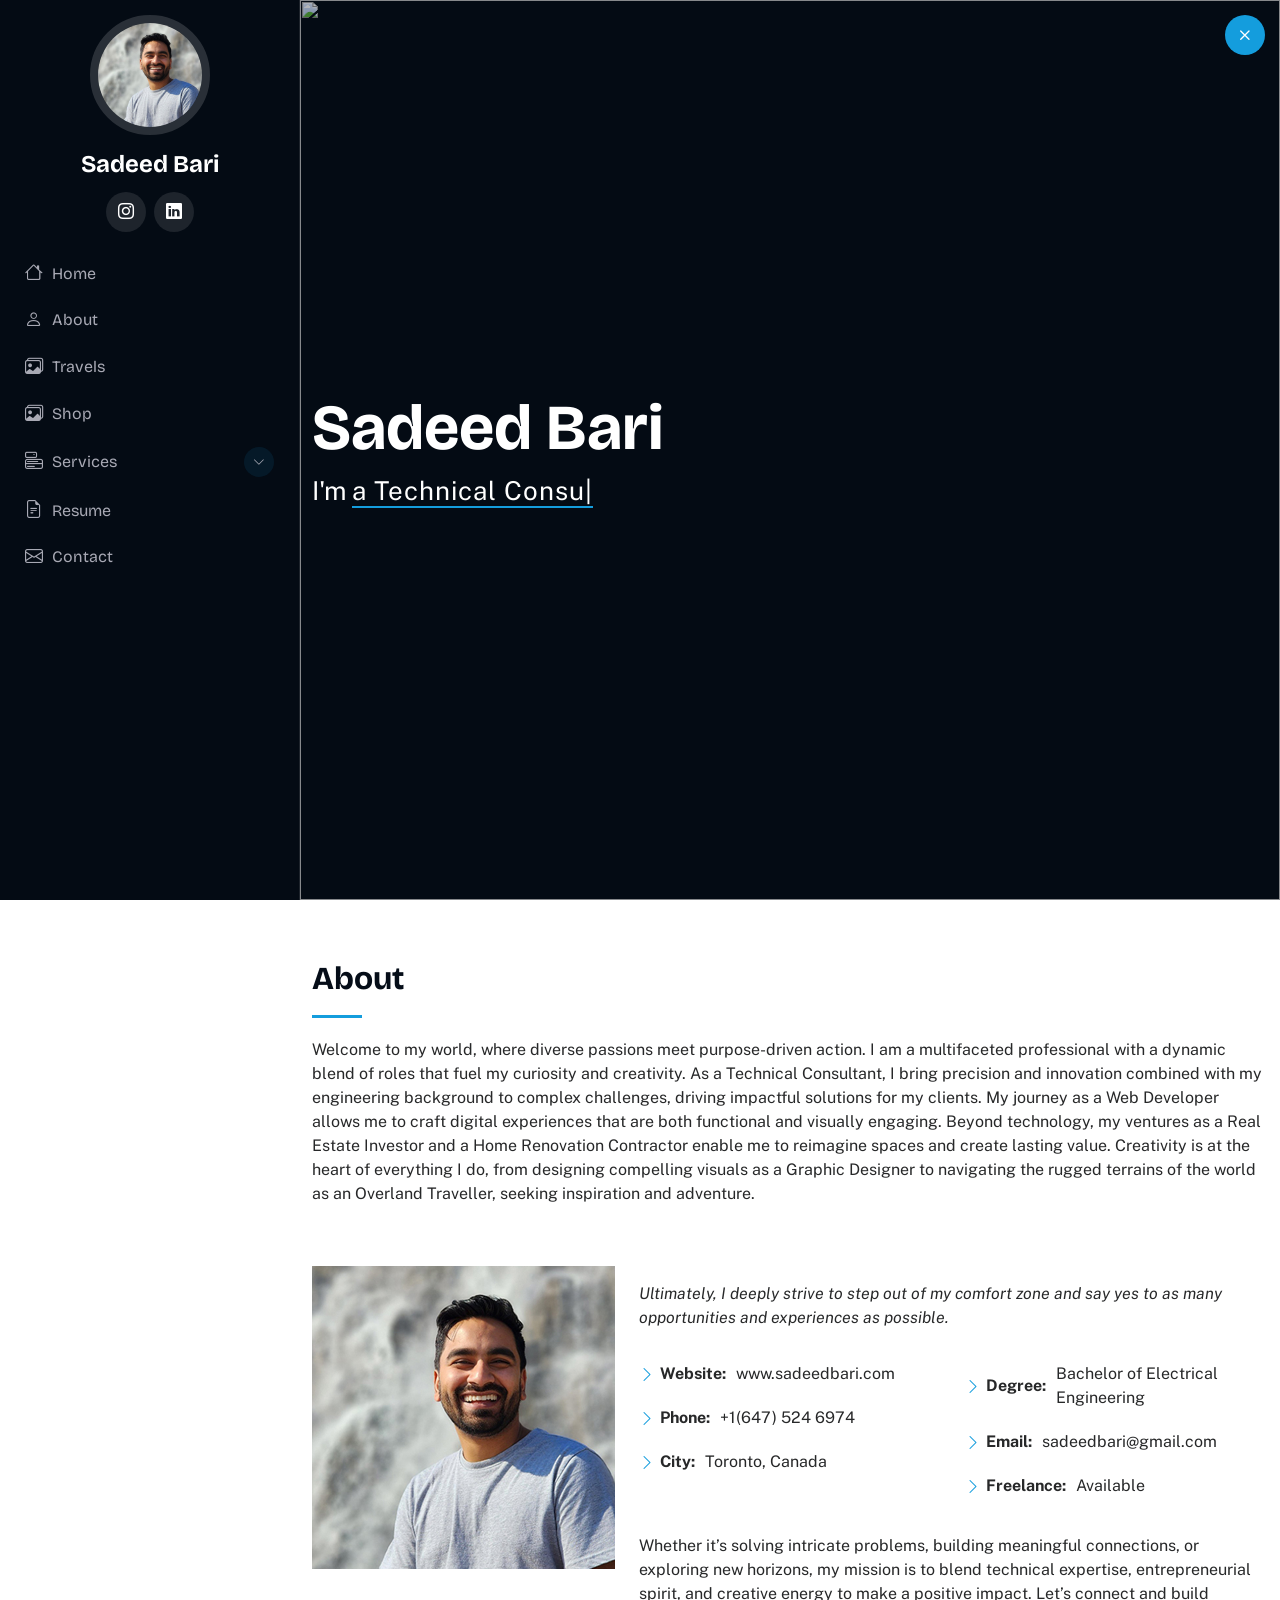
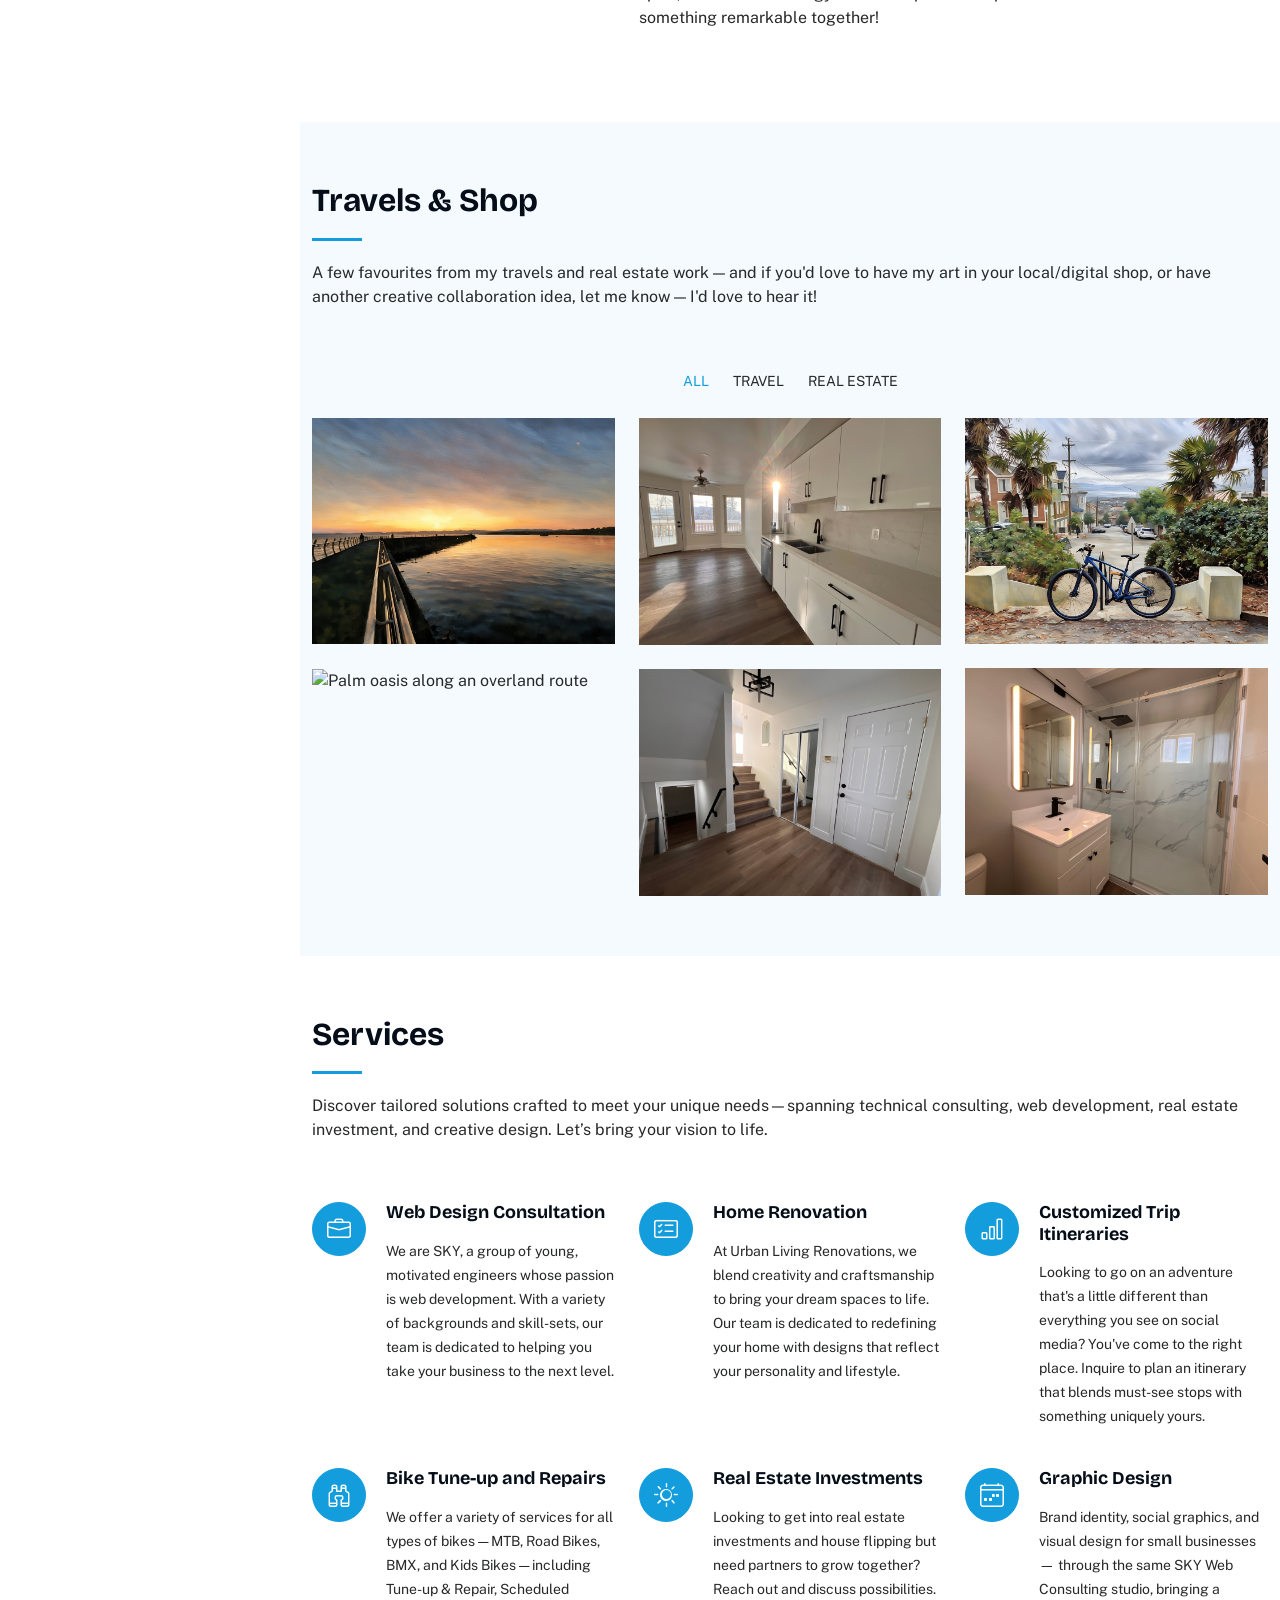
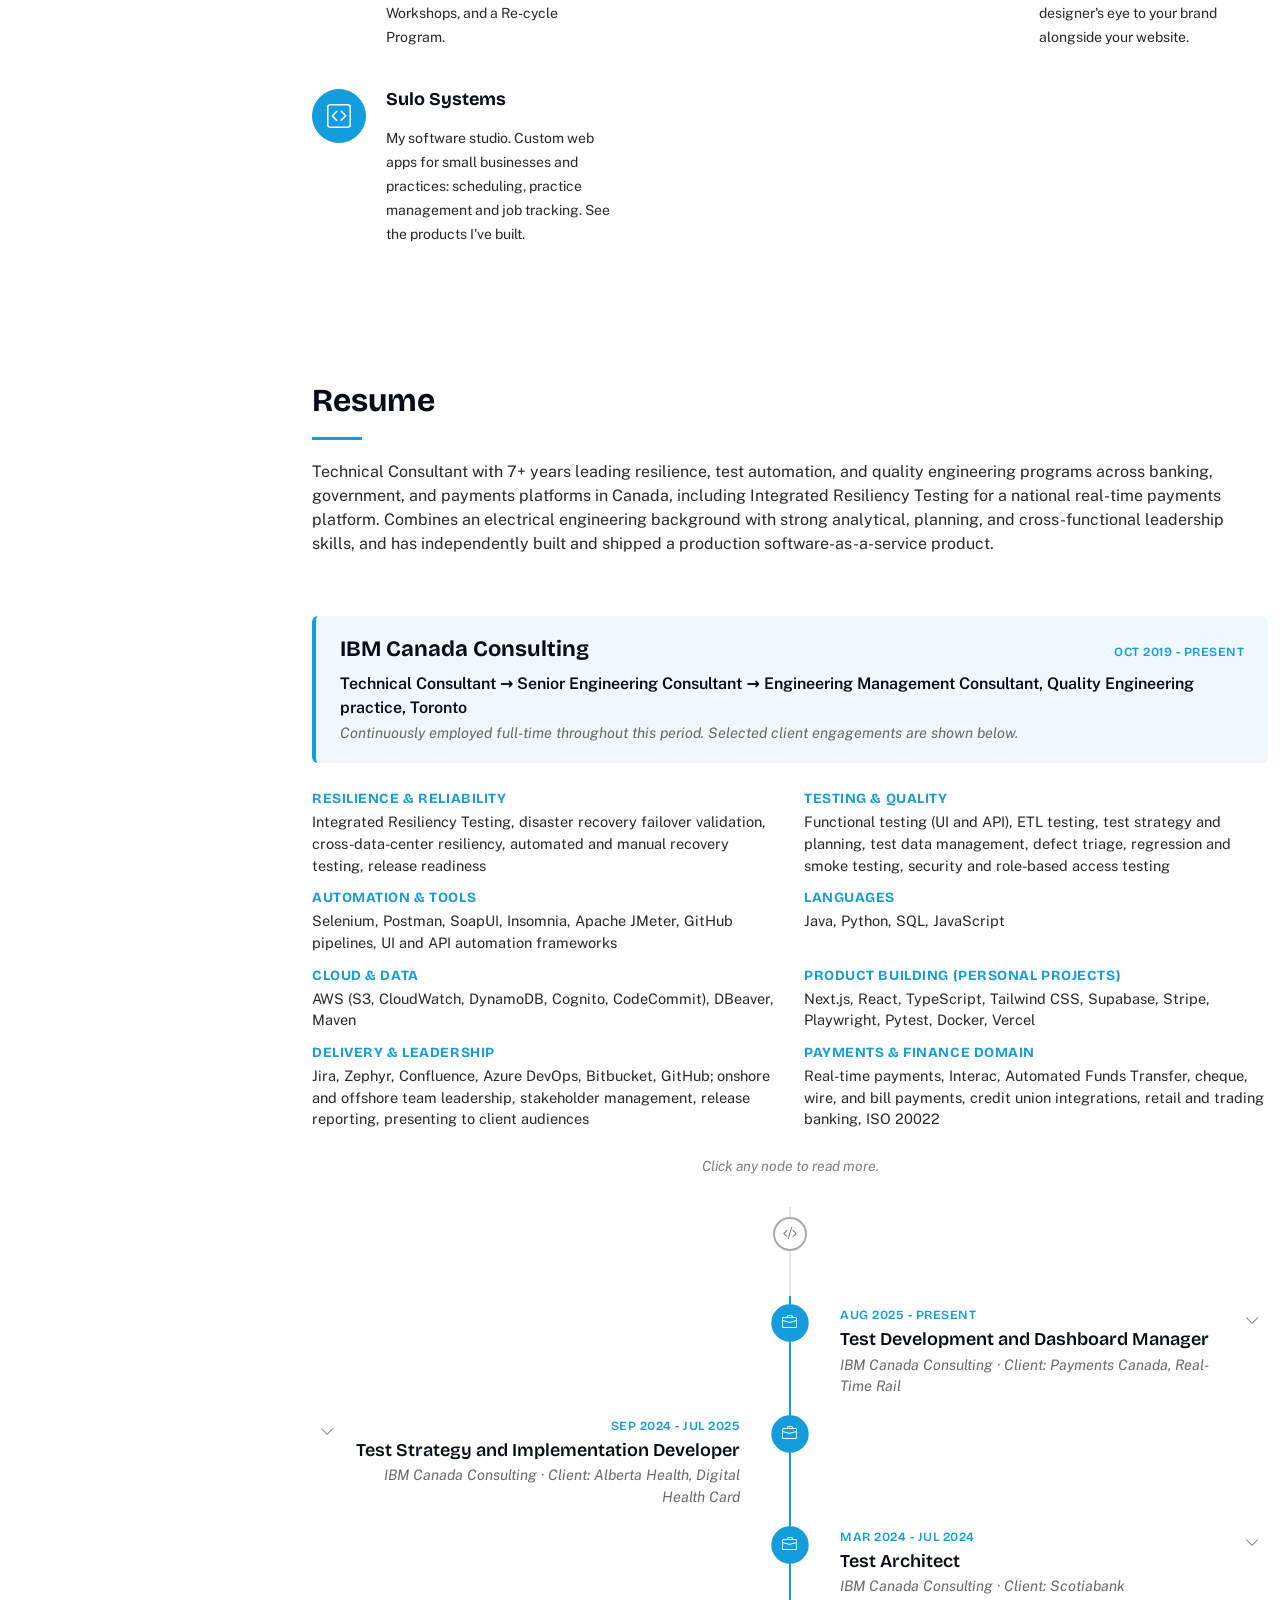
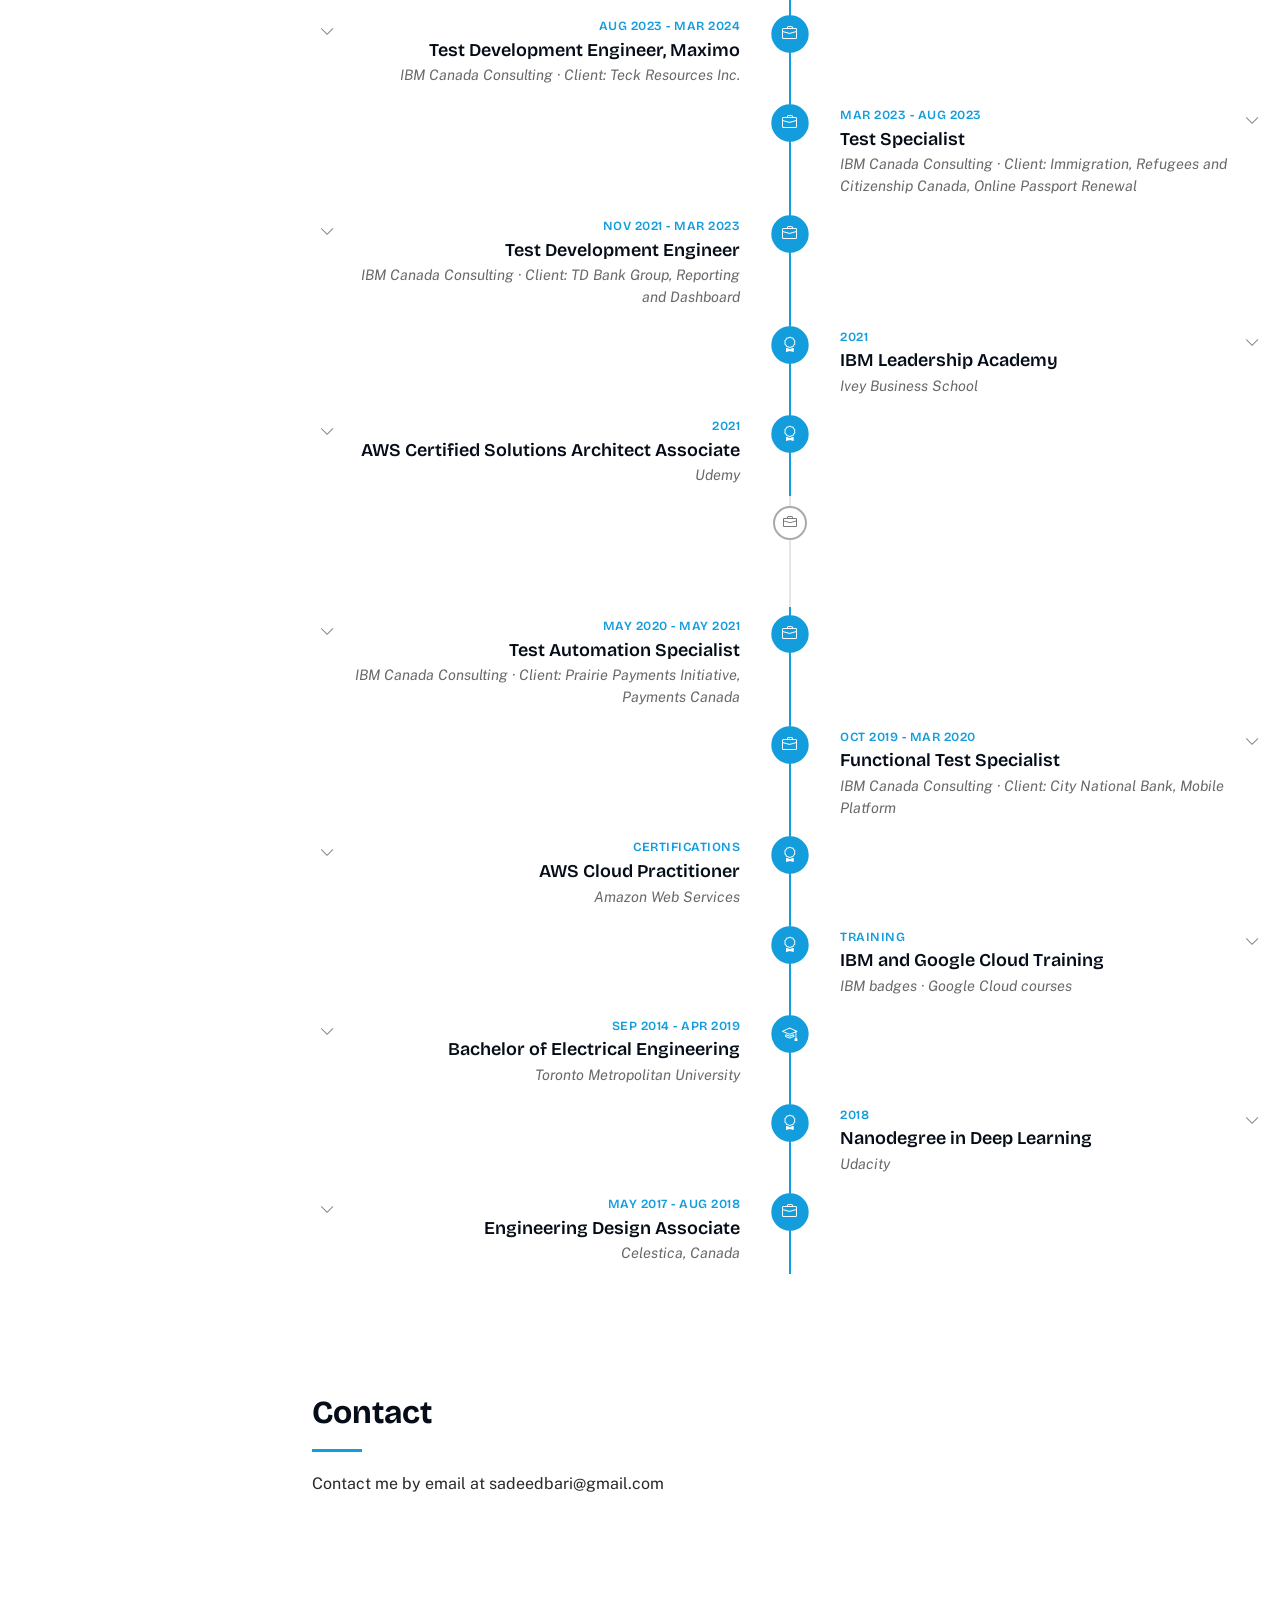
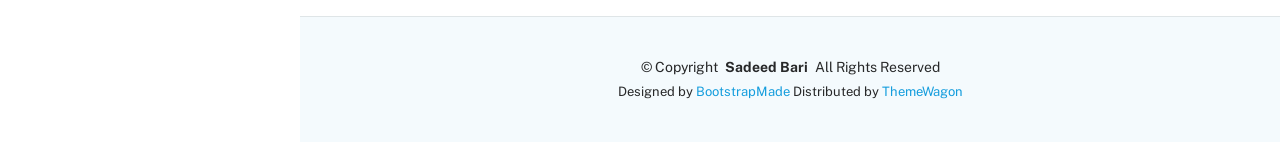
==== commit e792a6dd: "Restore IEEE award, IBM Leadership Academy, AWS Solutions Architect Associate on resume Co-Authored-" ====
--- a/index.html
+++ b/index.html
@@ -588,6 +588,58 @@
             <div class="timeline-side timeline-side-right"></div>
           </div><!-- End Timeline Item -->
 
+          <div class="timeline-item timeline-right" data-type="cert">
+            <div class="timeline-side timeline-side-left"></div>
+            <div class="timeline-rail">
+              <span class="timeline-dot"><i class="bi bi-award"></i></span>
+            </div>
+            <div class="timeline-side timeline-side-right">
+            <div class="timeline-card">
+              <div class="timeline-node" role="button" tabindex="0" aria-expanded="false">
+                <div class="timeline-node-text">
+                  <span class="timeline-date">2021</span>
+                  <h4>IBM Leadership Academy</h4>
+                  <p class="timeline-company">Ivey Business School</p>
+                </div>
+                <i class="bi bi-chevron-down timeline-chevron"></i>
+              </div>
+              <div class="timeline-details">
+                <div class="timeline-details-inner">
+                  <ul>
+                  <li>Completed IBM Consulting&rsquo;s internal leadership development program, delivered in partnership with Ivey Business School, focused on people leadership, strategic thinking, and client relationship skills.</li>
+                  </ul>
+                </div>
+              </div>
+            </div>
+          </div>
+          </div><!-- End Timeline Item -->
+
+          <div class="timeline-item timeline-left" data-type="cert">
+            <div class="timeline-side timeline-side-left">
+            <div class="timeline-card">
+              <div class="timeline-node" role="button" tabindex="0" aria-expanded="false">
+                <div class="timeline-node-text">
+                  <span class="timeline-date">2021</span>
+                  <h4>AWS Certified Solutions Architect Associate</h4>
+                  <p class="timeline-company">Udemy</p>
+                </div>
+                <i class="bi bi-chevron-down timeline-chevron"></i>
+              </div>
+              <div class="timeline-details">
+                <div class="timeline-details-inner">
+                  <ul>
+                  <li>Certification covering AWS core services and cloud architecture best practices, including EC2, S3, VPC, IAM, and designing resilient, cost-effective systems on AWS.</li>
+                  </ul>
+                </div>
+              </div>
+            </div>
+          </div>
+            <div class="timeline-rail">
+              <span class="timeline-dot"><i class="bi bi-award"></i></span>
+            </div>
+            <div class="timeline-side timeline-side-right"></div>
+          </div><!-- End Timeline Item -->
+
           <div class="timeline-item timeline-right" data-type="work">
             <div class="timeline-side timeline-side-left"></div>
             <div class="timeline-rail">
@@ -743,6 +795,7 @@
               <div class="timeline-details">
                 <div class="timeline-details-inner">
                   <ul>
+                  <li>IEEE Canadian Foundation Scholar Award.</li>
                   <li><strong>Java:</strong> Analyzed, designed, and implemented a banking application using Java and JavaFX in Eclipse, applying UML diagrams and engineering design patterns, and testing with black-box and white-box methods.</li>
                   <li><strong>C:</strong> Programmed a multi-purpose media centre on an ARM Cortex M3 (MCB1700 board, uVision) using RTX real-time scheduling, multithreading, and conditional execution.</li>
                   </ul>
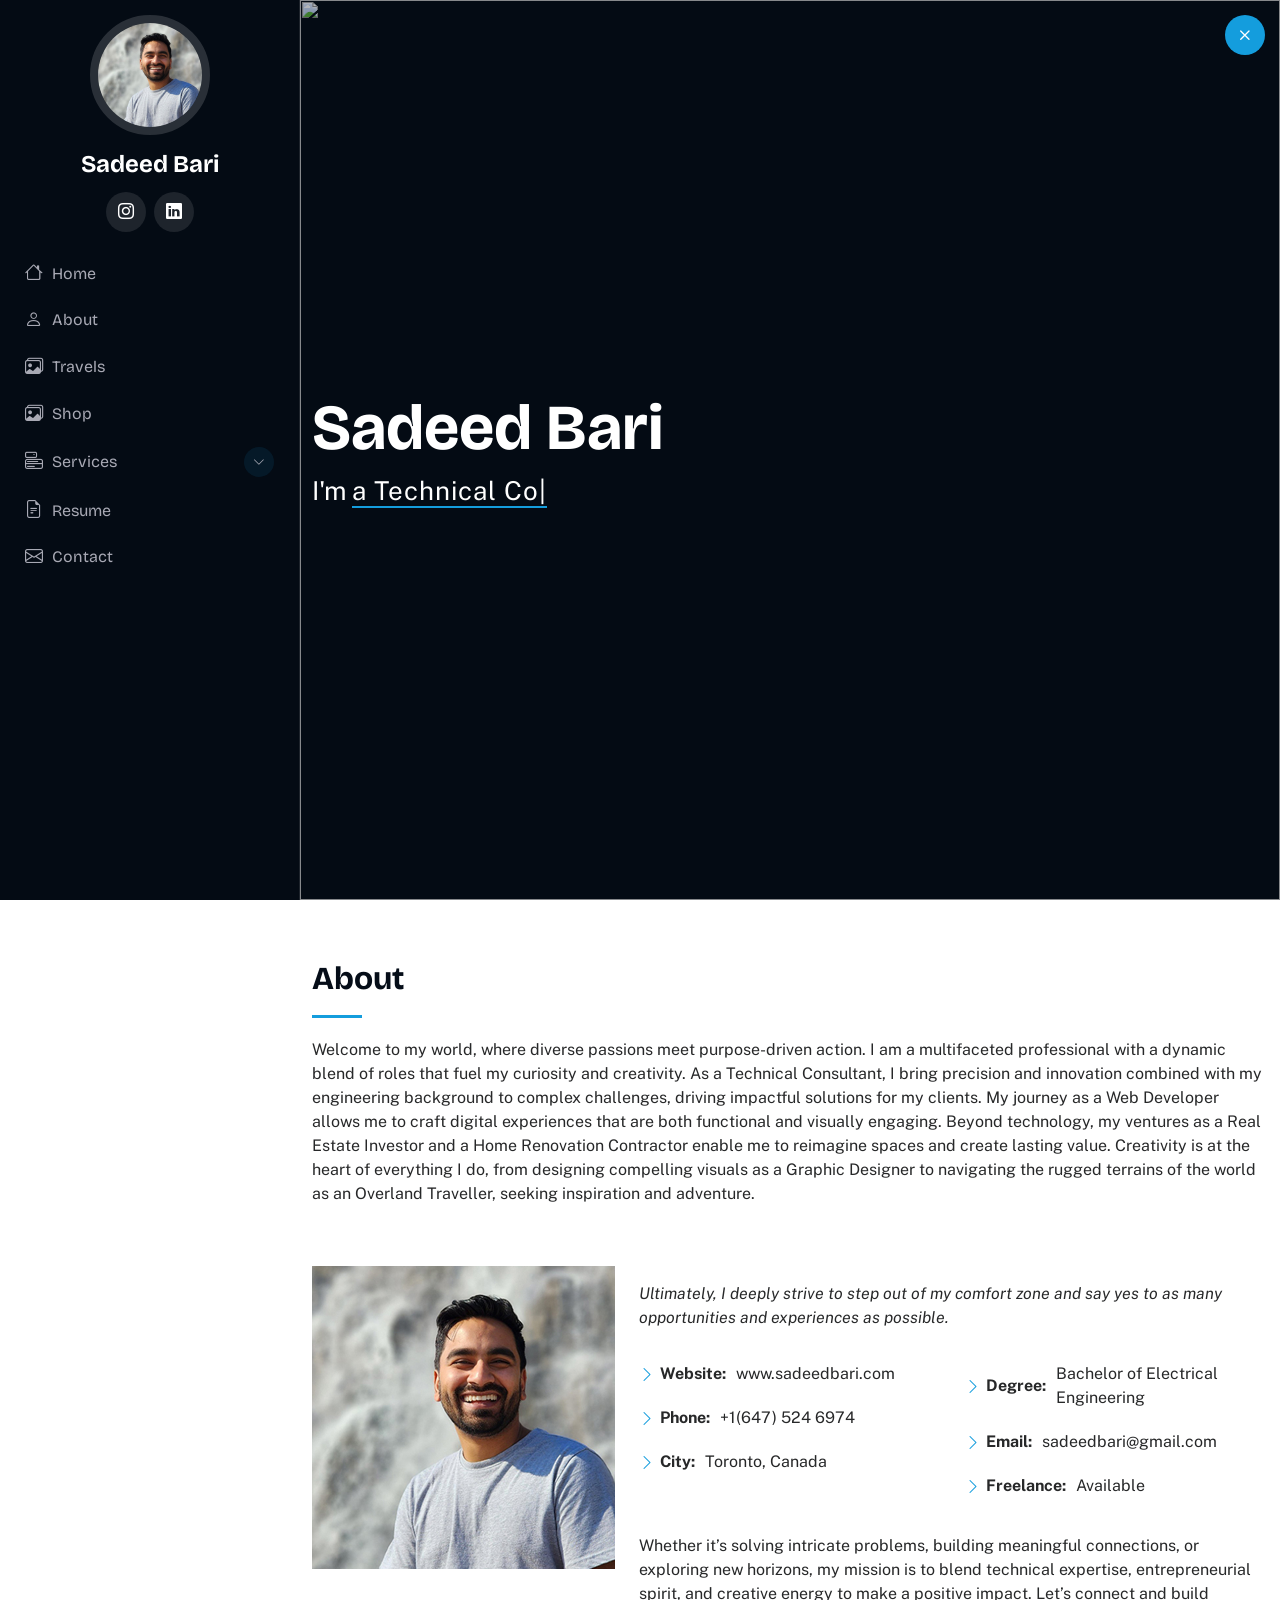
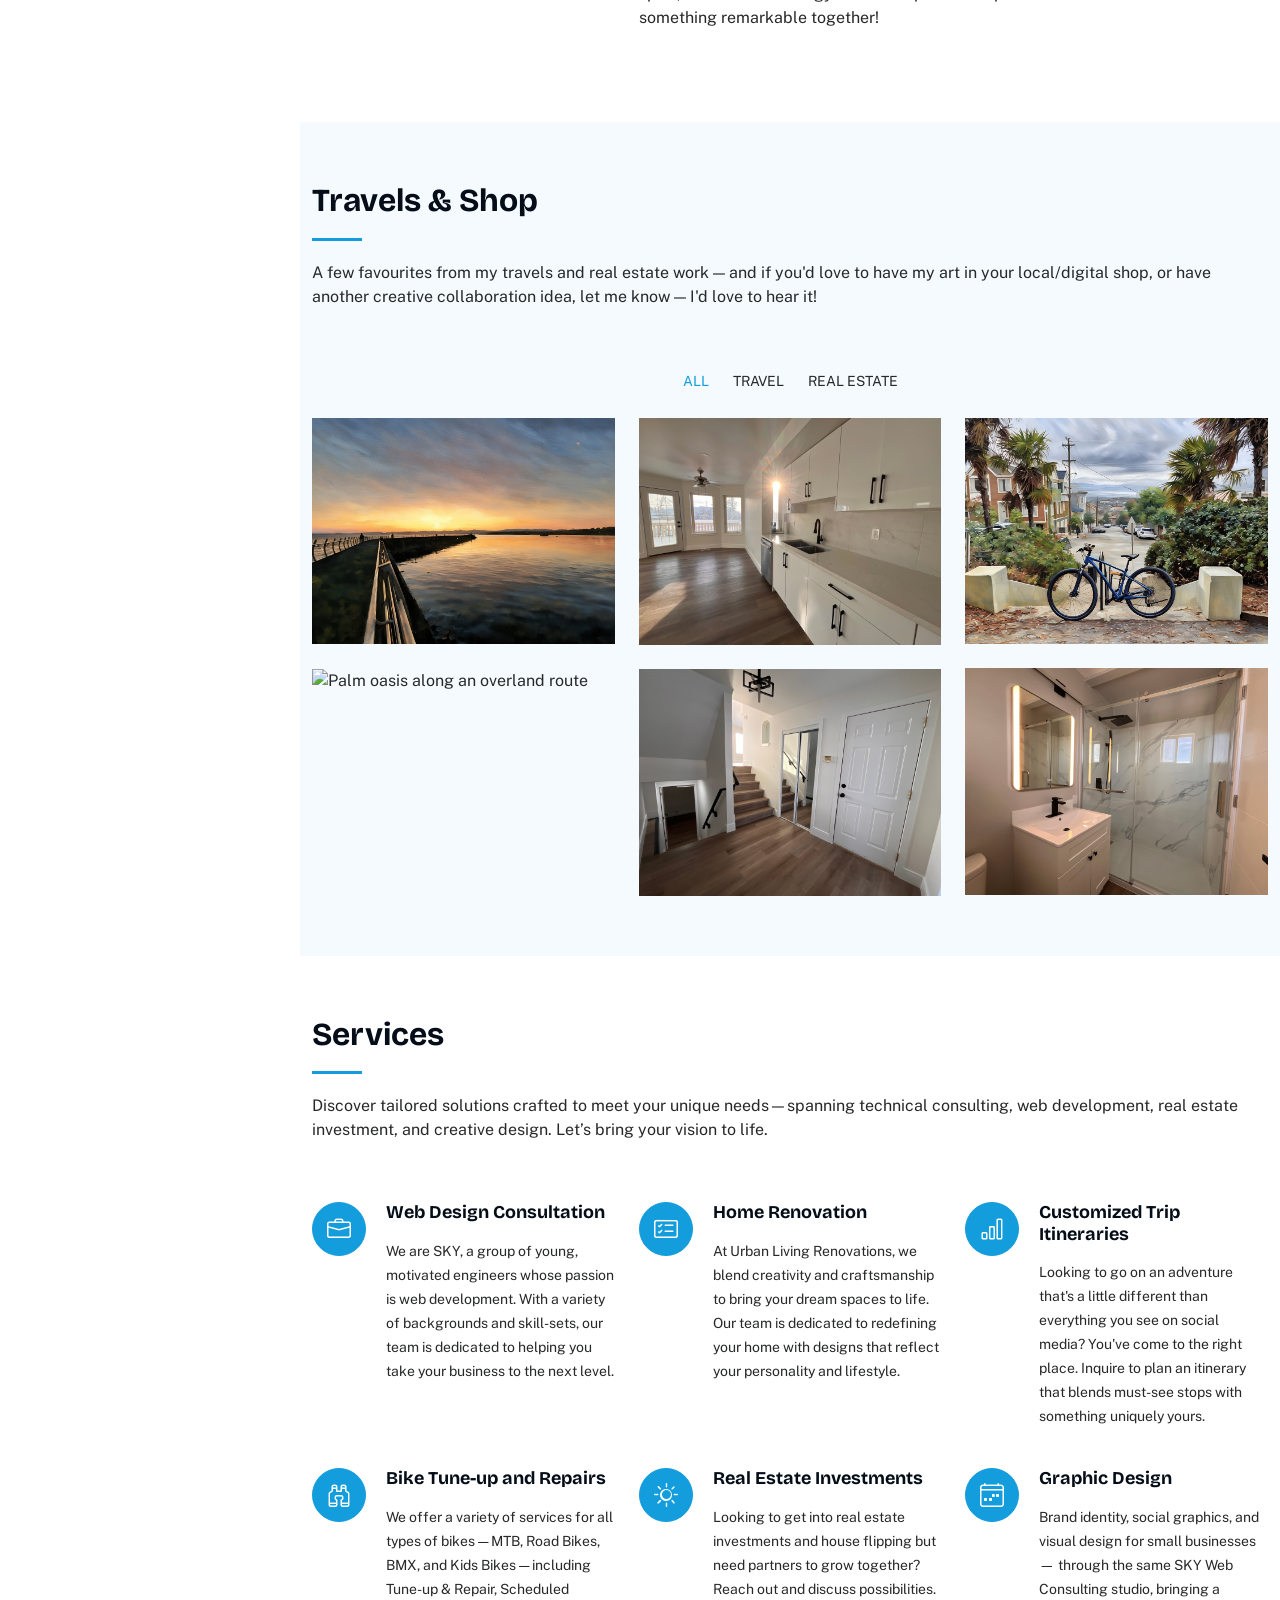
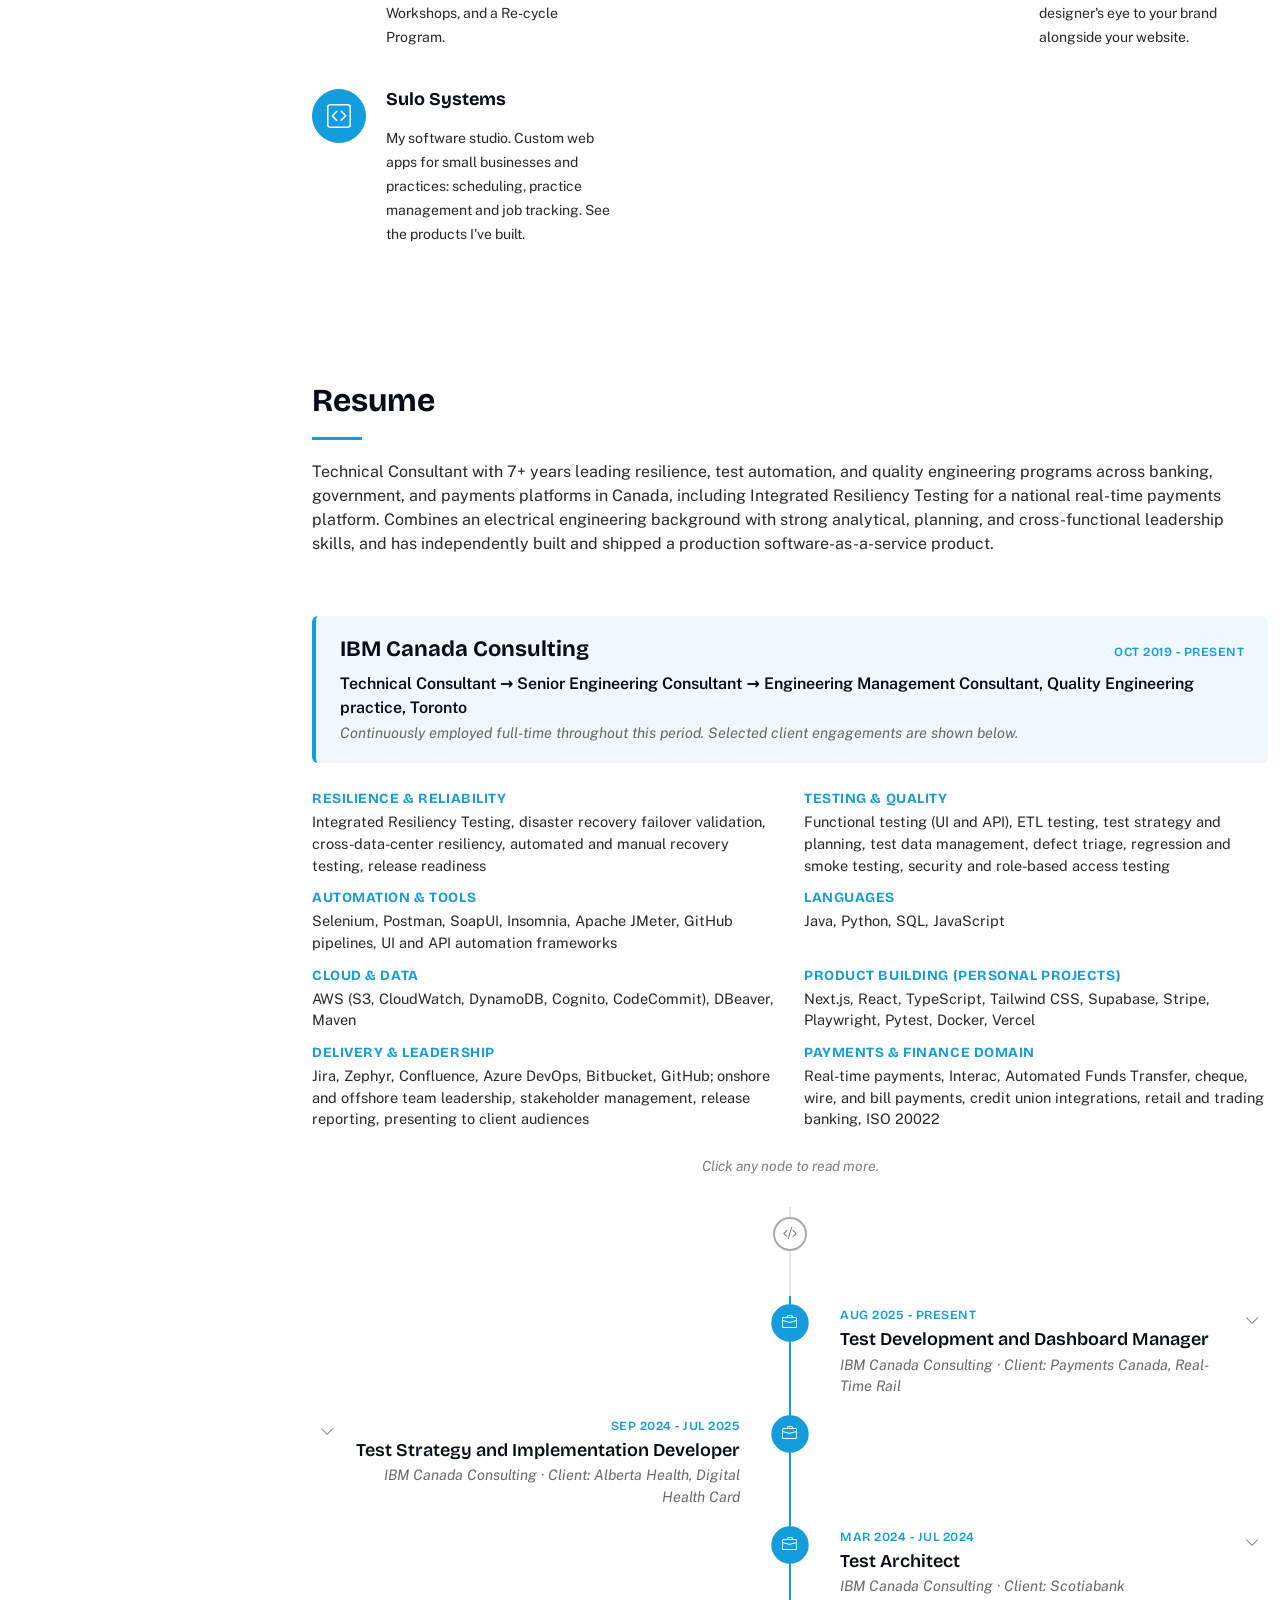
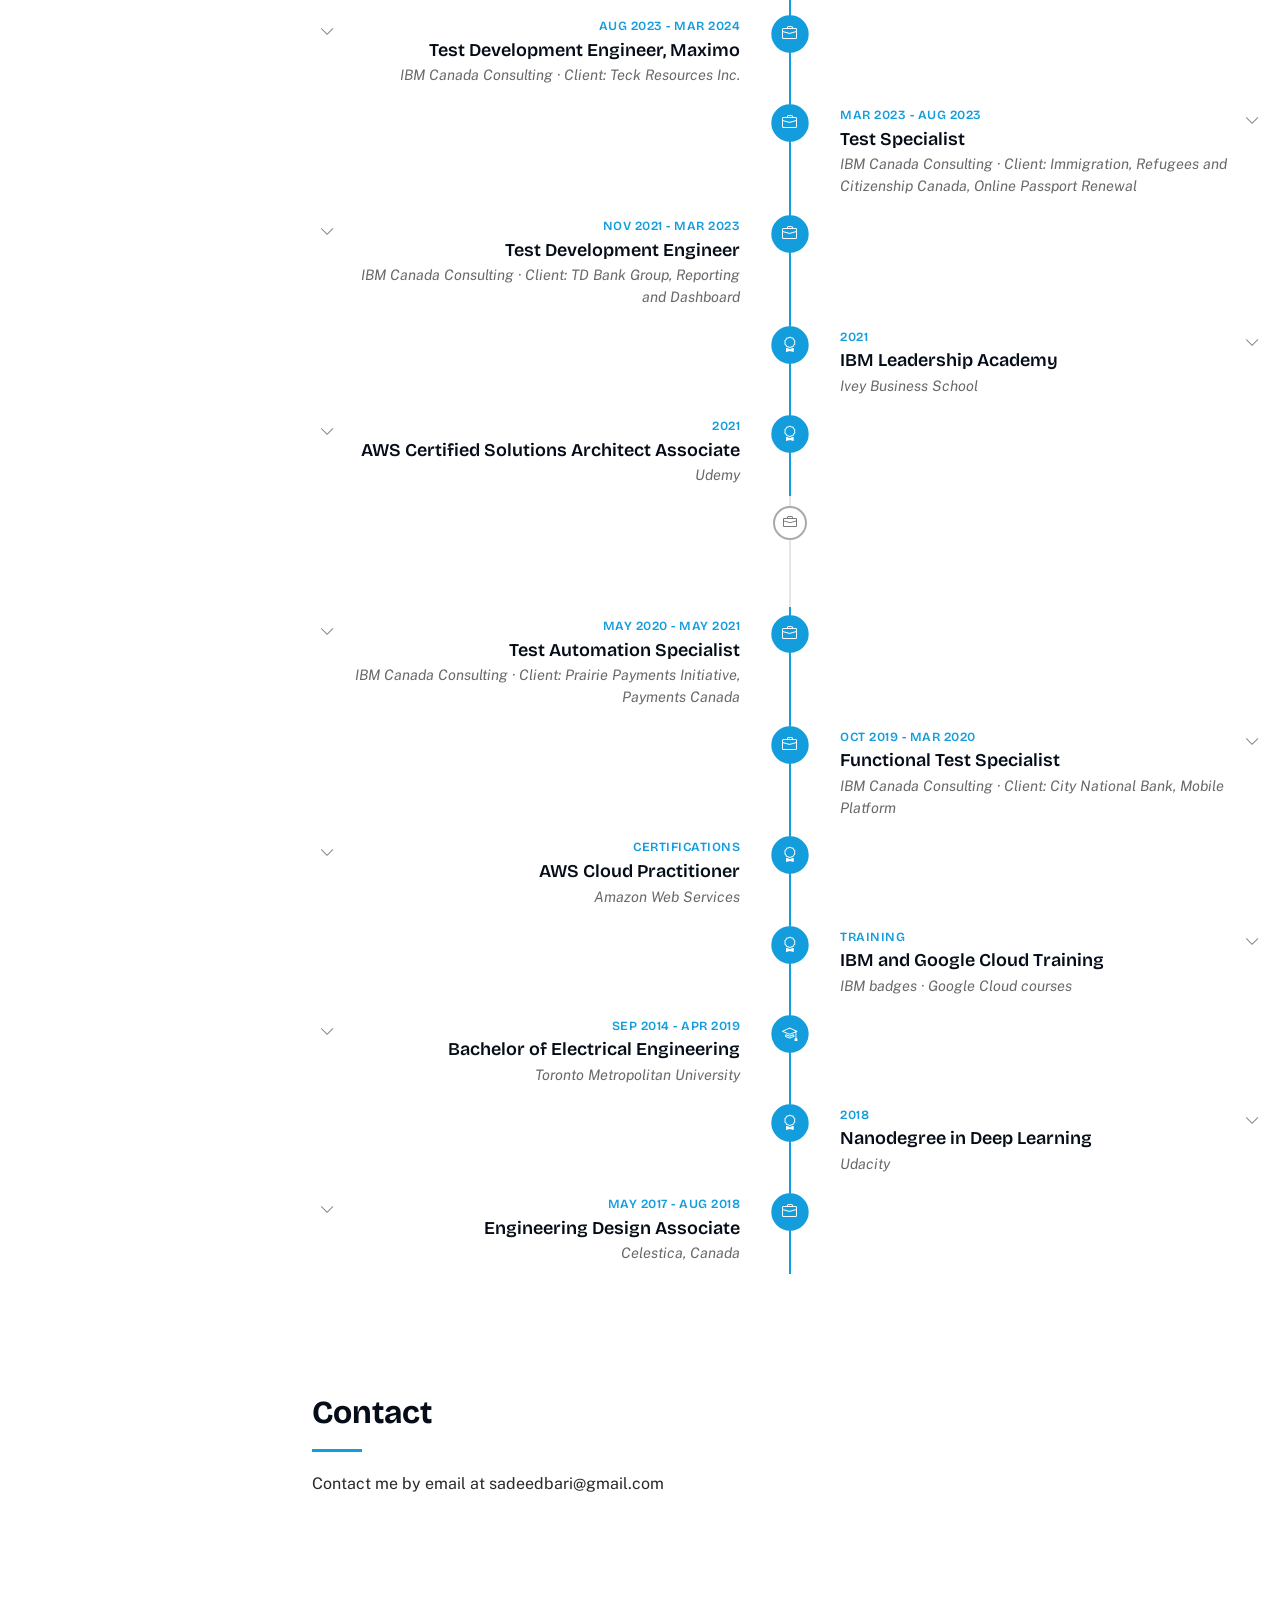
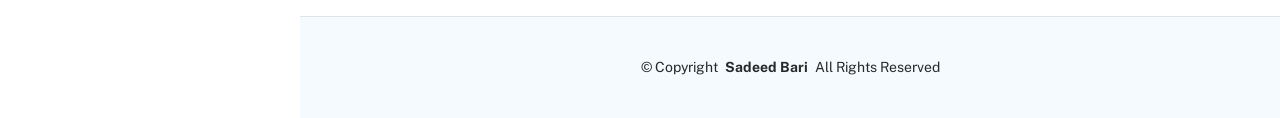
==== commit a159dd08: "Remove template credit from footer Co-Authored-By: Claude Sonnet 5.5 <noreply@anthropic.com>" ====
--- a/index.html
+++ b/index.html
@@ -33,8 +33,9 @@
   </script>
 
   <!-- Favicons -->
-  <link href="assets/img/favicon.png" rel="icon">
-  <link href="assets/img/apple-touch-icon.png" rel="apple-touch-icon">
+  <link href="assets/img/favicon.png?v=2" rel="icon" type="image/png">
+  <link href="favicon.ico?v=2" rel="shortcut icon" sizes="48x48">
+  <link href="assets/img/apple-touch-icon.png?v=2" rel="apple-touch-icon">
 
   <!-- Fonts -->
   <link href="https://fonts.googleapis.com" rel="preconnect">
@@ -890,13 +891,6 @@
       <div class="copyright text-center ">
         <p>© <span>Copyright</span> <strong class="px-1 sitename">Sadeed Bari</strong> <span>All Rights Reserved</span></p>
       </div>
-      <div class="credits">
-        <!-- All the links in the footer should remain intact. -->
-        <!-- You can delete the links only if you've purchased the pro version. -->
-        <!-- Licensing information: https://bootstrapmade.com/license/ -->
-        <!-- Purchase the pro version with working PHP/AJAX contact form: [buy-url] -->
-        Designed by <a href="https://bootstrapmade.com/">BootstrapMade</a> Distributed by <a href="https://themewagon.com">ThemeWagon</a>
-      </div>
     </div>
 
   </footer>
